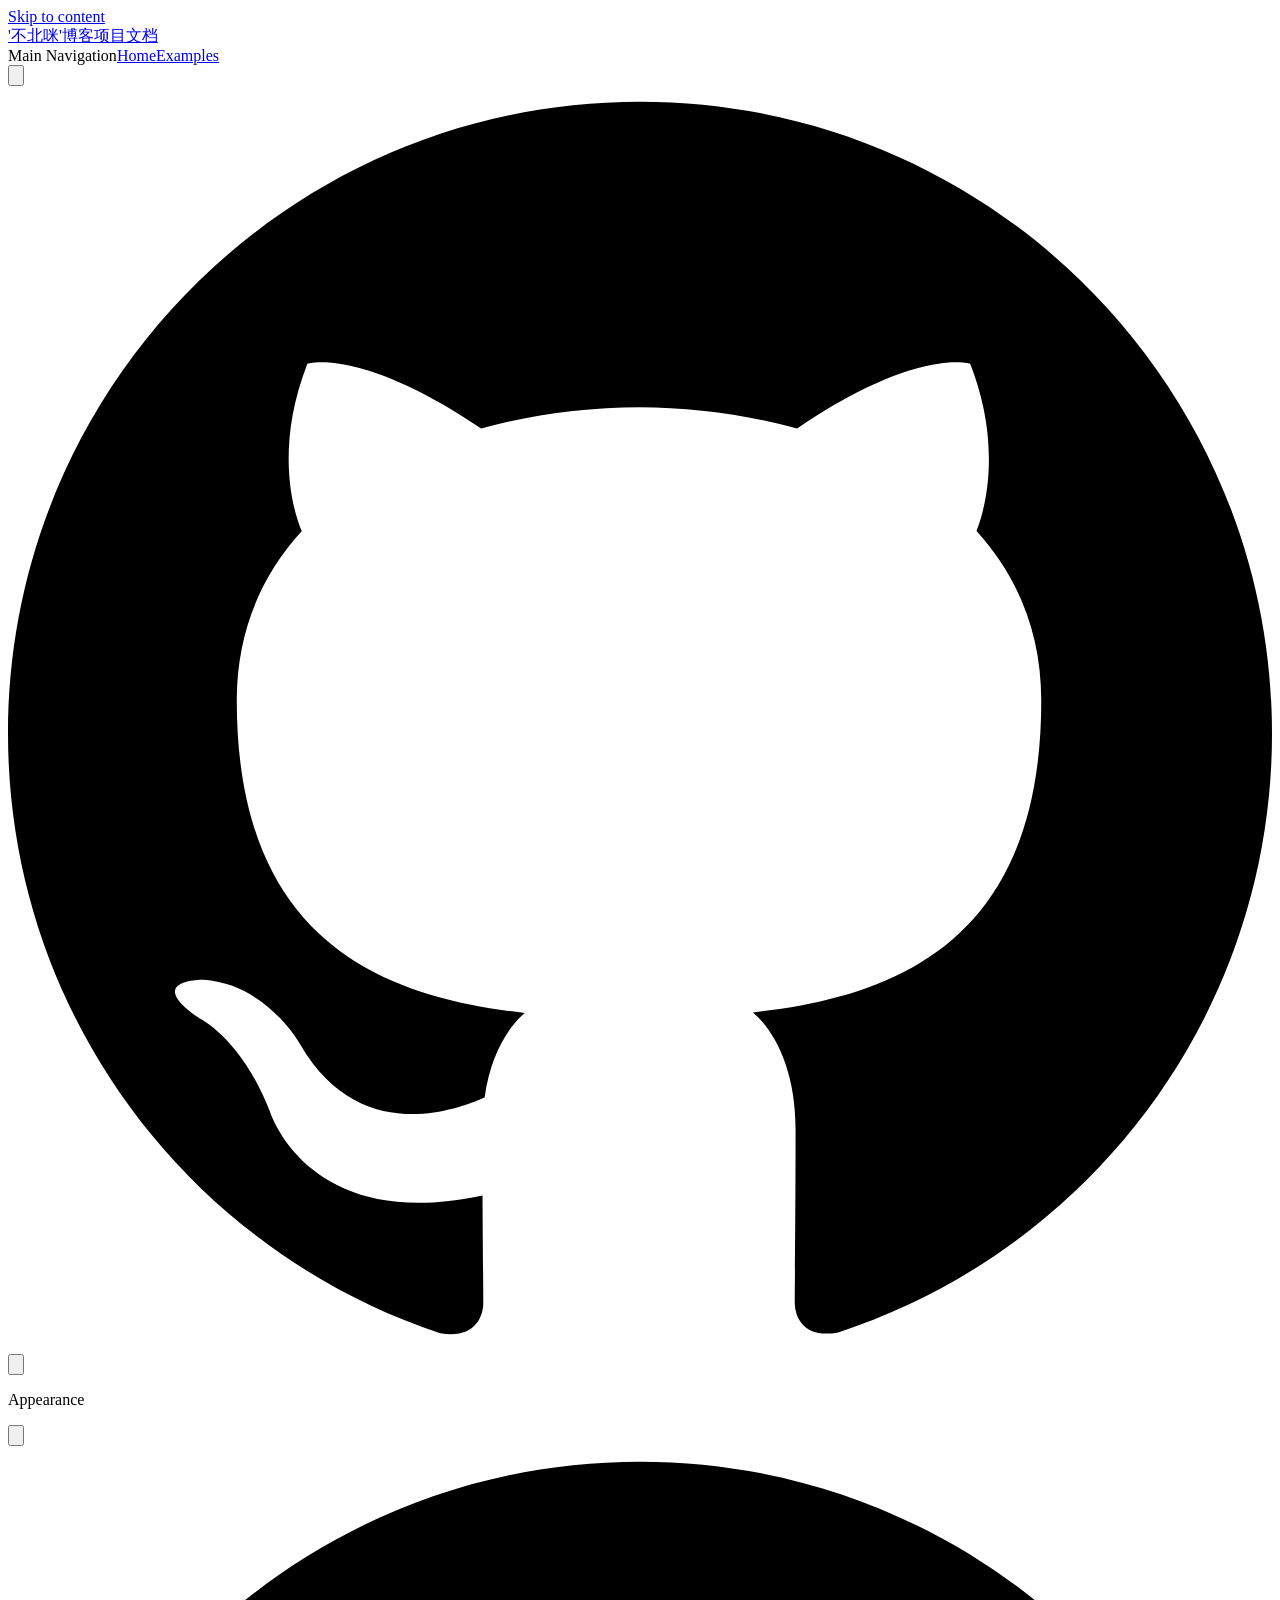
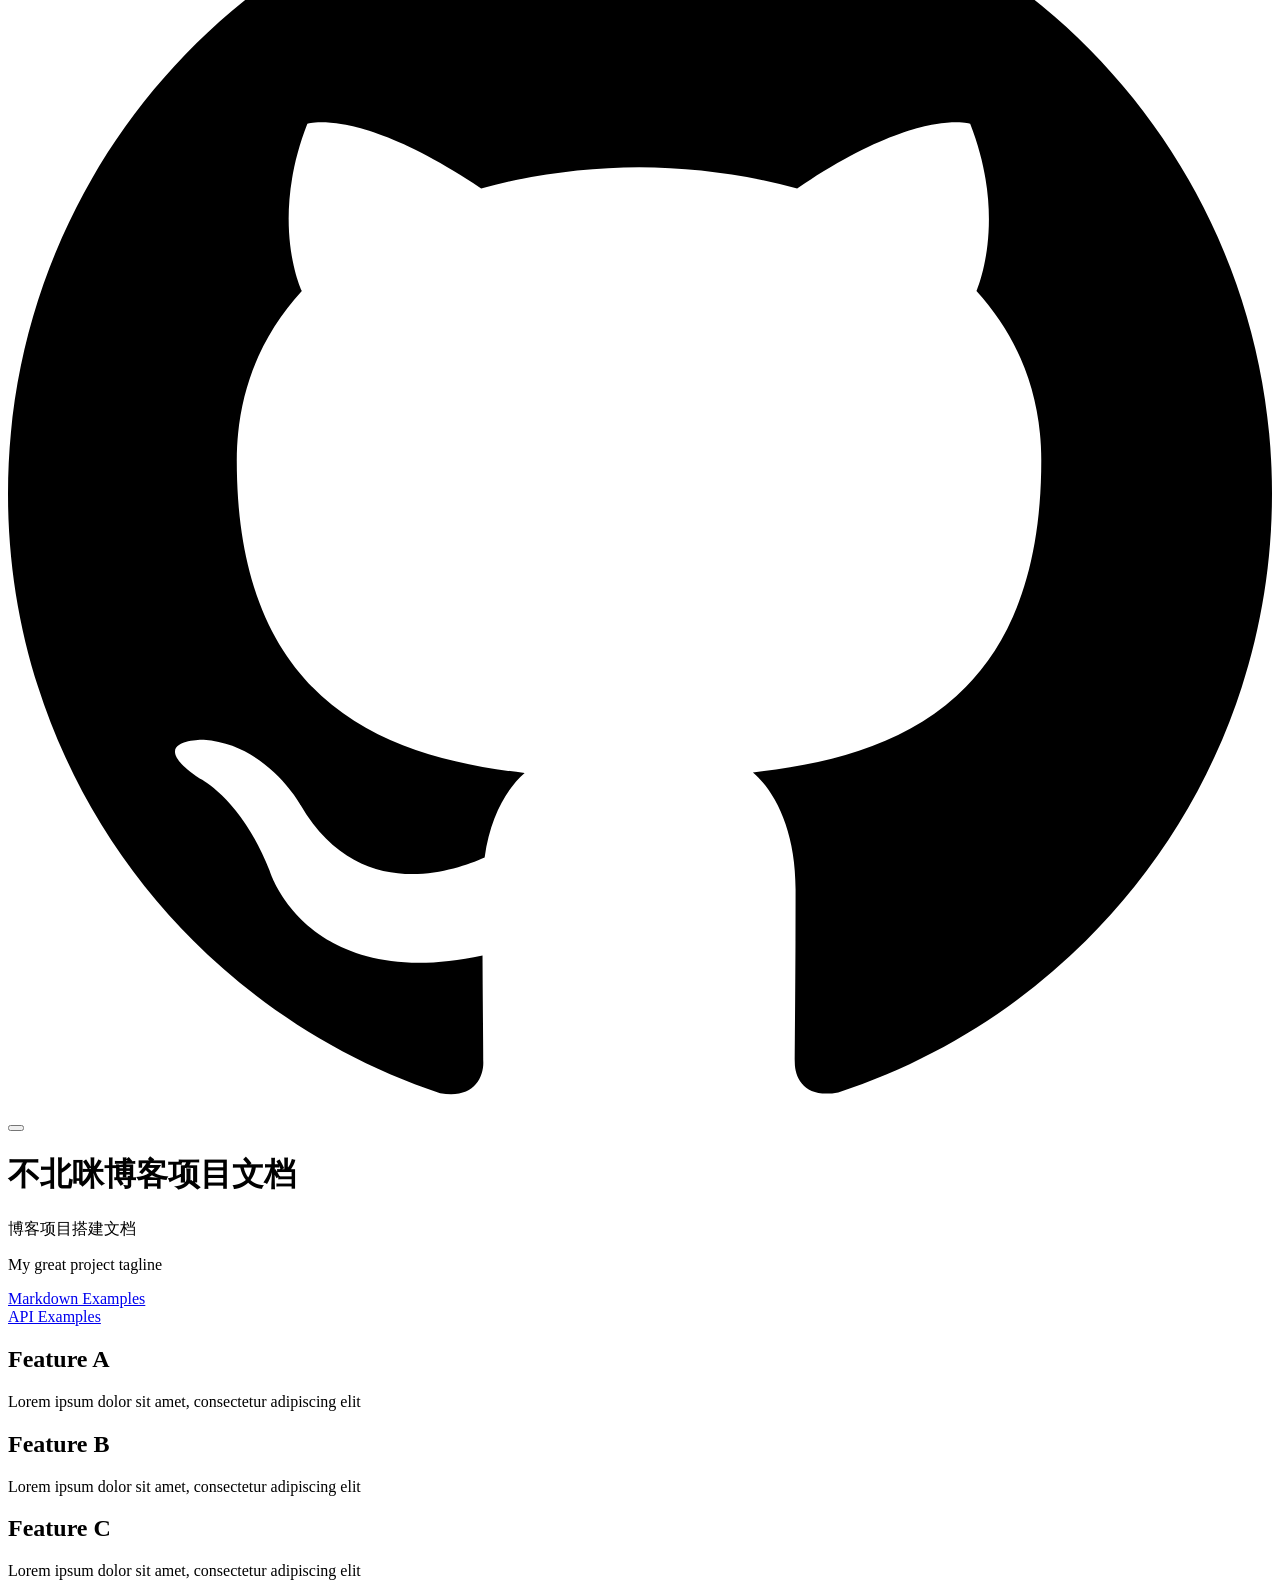
==== index.html @ ea021867 "build: 配置简介url和源文件路径" ====
<!DOCTYPE html>
<html lang="en-US" dir="ltr">
  <head>
    <meta charset="utf-8">
    <meta name="viewport" content="width=device-width,initial-scale=1">
    <title>'不北咪'博客项目文档</title>
    <meta name="description" content="博客项目搭建文档">
    <meta name="generator" content="VitePress v1.0.0-rc.36">
    <link rel="preload stylesheet" href="/blog-docs/assets/style.a6jmXc6x.css" as="style">
    
    <script type="module" src="/blog-docs/assets/app.EQbZ298U.js"></script>
    <link rel="preload" href="/blog-docs/assets/inter-roman-latin.bvIUbFQP.woff2" as="font" type="font/woff2" crossorigin="">
    <link rel="modulepreload" href="/blog-docs/assets/chunks/framework.kSSLvL1g.js">
    <link rel="modulepreload" href="/blog-docs/assets/chunks/theme.XTr4Fci2.js">
    <link rel="modulepreload" href="/blog-docs/assets/index.md.YFJVt3lk.lean.js">
    <script id="check-dark-mode">(()=>{const e=localStorage.getItem("vitepress-theme-appearance")||"auto",a=window.matchMedia("(prefers-color-scheme: dark)").matches;(!e||e==="auto"?a:e==="dark")&&document.documentElement.classList.add("dark")})();</script>
    <script id="check-mac-os">document.documentElement.classList.toggle("mac",/Mac|iPhone|iPod|iPad/i.test(navigator.platform));</script>
  </head>
  <body>
    <div id="app"><div class="Layout" data-v-5a346dfe><!--[--><!--]--><!--[--><span tabindex="-1" data-v-0f60ec36></span><a href="#VPContent" class="VPSkipLink visually-hidden" data-v-0f60ec36> Skip to content </a><!--]--><!----><header class="VPNav" data-v-5a346dfe data-v-ae24b3ad><div class="VPNavBar top" data-v-ae24b3ad data-v-19c990f1><div class="wrapper" data-v-19c990f1><div class="container" data-v-19c990f1><div class="title" data-v-19c990f1><div class="VPNavBarTitle" data-v-19c990f1 data-v-8460f0a8><a class="title" href="/blog-docs/" data-v-8460f0a8><!--[--><!--]--><!----><!--[-->&#39;不北咪&#39;博客项目文档<!--]--><!--[--><!--]--></a></div></div><div class="content" data-v-19c990f1><div class="content-body" data-v-19c990f1><!--[--><!--]--><div class="VPNavBarSearch search" data-v-19c990f1><!----></div><nav aria-labelledby="main-nav-aria-label" class="VPNavBarMenu menu" data-v-19c990f1 data-v-7f418b0f><span id="main-nav-aria-label" class="visually-hidden" data-v-7f418b0f>Main Navigation</span><!--[--><!--[--><a class="VPLink link VPNavBarMenuLink active" href="/blog-docs/" tabindex="0" data-v-7f418b0f data-v-42ef59de><!--[--><span data-v-42ef59de>Home</span><!--]--></a><!--]--><!--[--><a class="VPLink link VPNavBarMenuLink" href="/blog-docs/markdown-examples" tabindex="0" data-v-7f418b0f data-v-42ef59de><!--[--><span data-v-42ef59de>Examples</span><!--]--></a><!--]--><!--]--></nav><!----><div class="VPNavBarAppearance appearance" data-v-19c990f1 data-v-e6aabb21><button class="VPSwitch VPSwitchAppearance" type="button" role="switch" title="Switch to dark theme" aria-checked="false" data-v-e6aabb21 data-v-1736f215 data-v-b1685198><span class="check" data-v-b1685198><span class="icon" data-v-b1685198><!--[--><svg xmlns="http://www.w3.org/2000/svg" aria-hidden="true" focusable="false" viewbox="0 0 24 24" class="sun" data-v-1736f215><path d="M12,18c-3.3,0-6-2.7-6-6s2.7-6,6-6s6,2.7,6,6S15.3,18,12,18zM12,8c-2.2,0-4,1.8-4,4c0,2.2,1.8,4,4,4c2.2,0,4-1.8,4-4C16,9.8,14.2,8,12,8z"></path><path d="M12,4c-0.6,0-1-0.4-1-1V1c0-0.6,0.4-1,1-1s1,0.4,1,1v2C13,3.6,12.6,4,12,4z"></path><path d="M12,24c-0.6,0-1-0.4-1-1v-2c0-0.6,0.4-1,1-1s1,0.4,1,1v2C13,23.6,12.6,24,12,24z"></path><path d="M5.6,6.6c-0.3,0-0.5-0.1-0.7-0.3L3.5,4.9c-0.4-0.4-0.4-1,0-1.4s1-0.4,1.4,0l1.4,1.4c0.4,0.4,0.4,1,0,1.4C6.2,6.5,5.9,6.6,5.6,6.6z"></path><path d="M19.8,20.8c-0.3,0-0.5-0.1-0.7-0.3l-1.4-1.4c-0.4-0.4-0.4-1,0-1.4s1-0.4,1.4,0l1.4,1.4c0.4,0.4,0.4,1,0,1.4C20.3,20.7,20,20.8,19.8,20.8z"></path><path d="M3,13H1c-0.6,0-1-0.4-1-1s0.4-1,1-1h2c0.6,0,1,0.4,1,1S3.6,13,3,13z"></path><path d="M23,13h-2c-0.6,0-1-0.4-1-1s0.4-1,1-1h2c0.6,0,1,0.4,1,1S23.6,13,23,13z"></path><path d="M4.2,20.8c-0.3,0-0.5-0.1-0.7-0.3c-0.4-0.4-0.4-1,0-1.4l1.4-1.4c0.4-0.4,1-0.4,1.4,0s0.4,1,0,1.4l-1.4,1.4C4.7,20.7,4.5,20.8,4.2,20.8z"></path><path d="M18.4,6.6c-0.3,0-0.5-0.1-0.7-0.3c-0.4-0.4-0.4-1,0-1.4l1.4-1.4c0.4-0.4,1-0.4,1.4,0s0.4,1,0,1.4l-1.4,1.4C18.9,6.5,18.6,6.6,18.4,6.6z"></path></svg><svg xmlns="http://www.w3.org/2000/svg" aria-hidden="true" focusable="false" viewbox="0 0 24 24" class="moon" data-v-1736f215><path d="M12.1,22c-0.3,0-0.6,0-0.9,0c-5.5-0.5-9.5-5.4-9-10.9c0.4-4.8,4.2-8.6,9-9c0.4,0,0.8,0.2,1,0.5c0.2,0.3,0.2,0.8-0.1,1.1c-2,2.7-1.4,6.4,1.3,8.4c2.1,1.6,5,1.6,7.1,0c0.3-0.2,0.7-0.3,1.1-0.1c0.3,0.2,0.5,0.6,0.5,1c-0.2,2.7-1.5,5.1-3.6,6.8C16.6,21.2,14.4,22,12.1,22zM9.3,4.4c-2.9,1-5,3.6-5.2,6.8c-0.4,4.4,2.8,8.3,7.2,8.7c2.1,0.2,4.2-0.4,5.8-1.8c1.1-0.9,1.9-2.1,2.4-3.4c-2.5,0.9-5.3,0.5-7.5-1.1C9.2,11.4,8.1,7.7,9.3,4.4z"></path></svg><!--]--></span></span></button></div><div class="VPSocialLinks VPNavBarSocialLinks social-links" data-v-19c990f1 data-v-0394ad82 data-v-7bc22406><!--[--><a class="VPSocialLink no-icon" href="https://github.com/vuejs/vitepress" aria-label="github" target="_blank" rel="noopener" data-v-7bc22406 data-v-f80f8133><svg role="img" viewBox="0 0 24 24" xmlns="http://www.w3.org/2000/svg"><title>GitHub</title><path d="M12 .297c-6.63 0-12 5.373-12 12 0 5.303 3.438 9.8 8.205 11.385.6.113.82-.258.82-.577 0-.285-.01-1.04-.015-2.04-3.338.724-4.042-1.61-4.042-1.61C4.422 18.07 3.633 17.7 3.633 17.7c-1.087-.744.084-.729.084-.729 1.205.084 1.838 1.236 1.838 1.236 1.07 1.835 2.809 1.305 3.495.998.108-.776.417-1.305.76-1.605-2.665-.3-5.466-1.332-5.466-5.93 0-1.31.465-2.38 1.235-3.22-.135-.303-.54-1.523.105-3.176 0 0 1.005-.322 3.3 1.23.96-.267 1.98-.399 3-.405 1.02.006 2.04.138 3 .405 2.28-1.552 3.285-1.23 3.285-1.23.645 1.653.24 2.873.12 3.176.765.84 1.23 1.91 1.23 3.22 0 4.61-2.805 5.625-5.475 5.92.42.36.81 1.096.81 2.22 0 1.606-.015 2.896-.015 3.286 0 .315.21.69.825.57C20.565 22.092 24 17.592 24 12.297c0-6.627-5.373-12-12-12"/></svg></a><!--]--></div><div class="VPFlyout VPNavBarExtra extra" data-v-19c990f1 data-v-d0bd9dde data-v-9c007e85><button type="button" class="button" aria-haspopup="true" aria-expanded="false" aria-label="extra navigation" data-v-9c007e85><svg xmlns="http://www.w3.org/2000/svg" aria-hidden="true" focusable="false" viewbox="0 0 24 24" class="icon" data-v-9c007e85><circle cx="12" cy="12" r="2"></circle><circle cx="19" cy="12" r="2"></circle><circle cx="5" cy="12" r="2"></circle></svg></button><div class="menu" data-v-9c007e85><div class="VPMenu" data-v-9c007e85 data-v-e7ea1737><!----><!--[--><!--[--><!----><div class="group" data-v-d0bd9dde><div class="item appearance" data-v-d0bd9dde><p class="label" data-v-d0bd9dde>Appearance</p><div class="appearance-action" data-v-d0bd9dde><button class="VPSwitch VPSwitchAppearance" type="button" role="switch" title="Switch to dark theme" aria-checked="false" data-v-d0bd9dde data-v-1736f215 data-v-b1685198><span class="check" data-v-b1685198><span class="icon" data-v-b1685198><!--[--><svg xmlns="http://www.w3.org/2000/svg" aria-hidden="true" focusable="false" viewbox="0 0 24 24" class="sun" data-v-1736f215><path d="M12,18c-3.3,0-6-2.7-6-6s2.7-6,6-6s6,2.7,6,6S15.3,18,12,18zM12,8c-2.2,0-4,1.8-4,4c0,2.2,1.8,4,4,4c2.2,0,4-1.8,4-4C16,9.8,14.2,8,12,8z"></path><path d="M12,4c-0.6,0-1-0.4-1-1V1c0-0.6,0.4-1,1-1s1,0.4,1,1v2C13,3.6,12.6,4,12,4z"></path><path d="M12,24c-0.6,0-1-0.4-1-1v-2c0-0.6,0.4-1,1-1s1,0.4,1,1v2C13,23.6,12.6,24,12,24z"></path><path d="M5.6,6.6c-0.3,0-0.5-0.1-0.7-0.3L3.5,4.9c-0.4-0.4-0.4-1,0-1.4s1-0.4,1.4,0l1.4,1.4c0.4,0.4,0.4,1,0,1.4C6.2,6.5,5.9,6.6,5.6,6.6z"></path><path d="M19.8,20.8c-0.3,0-0.5-0.1-0.7-0.3l-1.4-1.4c-0.4-0.4-0.4-1,0-1.4s1-0.4,1.4,0l1.4,1.4c0.4,0.4,0.4,1,0,1.4C20.3,20.7,20,20.8,19.8,20.8z"></path><path d="M3,13H1c-0.6,0-1-0.4-1-1s0.4-1,1-1h2c0.6,0,1,0.4,1,1S3.6,13,3,13z"></path><path d="M23,13h-2c-0.6,0-1-0.4-1-1s0.4-1,1-1h2c0.6,0,1,0.4,1,1S23.6,13,23,13z"></path><path d="M4.2,20.8c-0.3,0-0.5-0.1-0.7-0.3c-0.4-0.4-0.4-1,0-1.4l1.4-1.4c0.4-0.4,1-0.4,1.4,0s0.4,1,0,1.4l-1.4,1.4C4.7,20.7,4.5,20.8,4.2,20.8z"></path><path d="M18.4,6.6c-0.3,0-0.5-0.1-0.7-0.3c-0.4-0.4-0.4-1,0-1.4l1.4-1.4c0.4-0.4,1-0.4,1.4,0s0.4,1,0,1.4l-1.4,1.4C18.9,6.5,18.6,6.6,18.4,6.6z"></path></svg><svg xmlns="http://www.w3.org/2000/svg" aria-hidden="true" focusable="false" viewbox="0 0 24 24" class="moon" data-v-1736f215><path d="M12.1,22c-0.3,0-0.6,0-0.9,0c-5.5-0.5-9.5-5.4-9-10.9c0.4-4.8,4.2-8.6,9-9c0.4,0,0.8,0.2,1,0.5c0.2,0.3,0.2,0.8-0.1,1.1c-2,2.7-1.4,6.4,1.3,8.4c2.1,1.6,5,1.6,7.1,0c0.3-0.2,0.7-0.3,1.1-0.1c0.3,0.2,0.5,0.6,0.5,1c-0.2,2.7-1.5,5.1-3.6,6.8C16.6,21.2,14.4,22,12.1,22zM9.3,4.4c-2.9,1-5,3.6-5.2,6.8c-0.4,4.4,2.8,8.3,7.2,8.7c2.1,0.2,4.2-0.4,5.8-1.8c1.1-0.9,1.9-2.1,2.4-3.4c-2.5,0.9-5.3,0.5-7.5-1.1C9.2,11.4,8.1,7.7,9.3,4.4z"></path></svg><!--]--></span></span></button></div></div></div><div class="group" data-v-d0bd9dde><div class="item social-links" data-v-d0bd9dde><div class="VPSocialLinks social-links-list" data-v-d0bd9dde data-v-7bc22406><!--[--><a class="VPSocialLink no-icon" href="https://github.com/vuejs/vitepress" aria-label="github" target="_blank" rel="noopener" data-v-7bc22406 data-v-f80f8133><svg role="img" viewBox="0 0 24 24" xmlns="http://www.w3.org/2000/svg"><title>GitHub</title><path d="M12 .297c-6.63 0-12 5.373-12 12 0 5.303 3.438 9.8 8.205 11.385.6.113.82-.258.82-.577 0-.285-.01-1.04-.015-2.04-3.338.724-4.042-1.61-4.042-1.61C4.422 18.07 3.633 17.7 3.633 17.7c-1.087-.744.084-.729.084-.729 1.205.084 1.838 1.236 1.838 1.236 1.07 1.835 2.809 1.305 3.495.998.108-.776.417-1.305.76-1.605-2.665-.3-5.466-1.332-5.466-5.93 0-1.31.465-2.38 1.235-3.22-.135-.303-.54-1.523.105-3.176 0 0 1.005-.322 3.3 1.23.96-.267 1.98-.399 3-.405 1.02.006 2.04.138 3 .405 2.28-1.552 3.285-1.23 3.285-1.23.645 1.653.24 2.873.12 3.176.765.84 1.23 1.91 1.23 3.22 0 4.61-2.805 5.625-5.475 5.92.42.36.81 1.096.81 2.22 0 1.606-.015 2.896-.015 3.286 0 .315.21.69.825.57C20.565 22.092 24 17.592 24 12.297c0-6.627-5.373-12-12-12"/></svg></a><!--]--></div></div></div><!--]--><!--]--></div></div></div><!--[--><!--]--><button type="button" class="VPNavBarHamburger hamburger" aria-label="mobile navigation" aria-expanded="false" aria-controls="VPNavScreen" data-v-19c990f1 data-v-e5dd9c1c><span class="container" data-v-e5dd9c1c><span class="top" data-v-e5dd9c1c></span><span class="middle" data-v-e5dd9c1c></span><span class="bottom" data-v-e5dd9c1c></span></span></button></div></div></div></div><div class="divider" data-v-19c990f1><div class="divider-line" data-v-19c990f1></div></div></div><!----></header><!----><!----><div class="VPContent is-home" id="VPContent" data-v-5a346dfe data-v-669faec9><div class="VPHome" data-v-669faec9 data-v-d82743a8><!--[--><!--]--><div class="VPHero VPHomeHero" data-v-d82743a8 data-v-da5d1713><div class="container" data-v-da5d1713><div class="main" data-v-da5d1713><!--[--><h1 class="name" data-v-da5d1713><span class="clip" data-v-da5d1713>不北咪博客项目文档</span></h1><p class="text" data-v-da5d1713>博客项目搭建文档</p><p class="tagline" data-v-da5d1713>My great project tagline</p><!--]--><div class="actions" data-v-da5d1713><!--[--><div class="action" data-v-da5d1713><a class="VPButton medium brand" href="/blog-docs/markdown-examples" data-v-da5d1713 data-v-c1c5efc1>Markdown Examples</a></div><div class="action" data-v-da5d1713><a class="VPButton medium alt" href="/blog-docs/api-examples" data-v-da5d1713 data-v-c1c5efc1>API Examples</a></div><!--]--></div></div><!----></div></div><!--[--><!--]--><!--[--><!--]--><div class="VPFeatures VPHomeFeatures" data-v-d82743a8 data-v-a6181336><div class="container" data-v-a6181336><div class="items" data-v-a6181336><!--[--><div class="grid-3 item" data-v-a6181336><div class="VPLink no-icon VPFeature" data-v-a6181336 data-v-33204567><!--[--><article class="box" data-v-33204567><!----><h2 class="title" data-v-33204567>Feature A</h2><p class="details" data-v-33204567>Lorem ipsum dolor sit amet, consectetur adipiscing elit</p><!----></article><!--]--></div></div><div class="grid-3 item" data-v-a6181336><div class="VPLink no-icon VPFeature" data-v-a6181336 data-v-33204567><!--[--><article class="box" data-v-33204567><!----><h2 class="title" data-v-33204567>Feature B</h2><p class="details" data-v-33204567>Lorem ipsum dolor sit amet, consectetur adipiscing elit</p><!----></article><!--]--></div></div><div class="grid-3 item" data-v-a6181336><div class="VPLink no-icon VPFeature" data-v-a6181336 data-v-33204567><!--[--><article class="box" data-v-33204567><!----><h2 class="title" data-v-33204567>Feature C</h2><p class="details" data-v-33204567>Lorem ipsum dolor sit amet, consectetur adipiscing elit</p><!----></article><!--]--></div></div><!--]--></div></div></div><!--[--><!--]--><div style="position:relative;" data-v-d82743a8><div></div></div></div></div><!----><!--[--><!--]--></div></div>
    <script>window.__VP_HASH_MAP__=JSON.parse("{\"index.md\":\"YFJVt3lk\",\"markdown-examples.md\":\"orUhP_gU\",\"api-examples.md\":\"YuNeeggB\"}");window.__VP_SITE_DATA__=JSON.parse("{\"lang\":\"en-US\",\"dir\":\"ltr\",\"title\":\"'不北咪'博客项目文档\",\"description\":\"博客项目搭建文档\",\"base\":\"/blog-docs/\",\"head\":[],\"router\":{\"prefetchLinks\":true},\"appearance\":true,\"themeConfig\":{\"nav\":[{\"text\":\"Home\",\"link\":\"/\"},{\"text\":\"Examples\",\"link\":\"/markdown-examples\"}],\"sidebar\":[{\"text\":\"Examples\",\"items\":[{\"text\":\"Markdown Examples\",\"link\":\"/markdown-examples\"},{\"text\":\"Runtime API Examples\",\"link\":\"/api-examples\"}]}],\"socialLinks\":[{\"icon\":\"github\",\"link\":\"https://github.com/vuejs/vitepress\"}]},\"locales\":{},\"scrollOffset\":134,\"cleanUrls\":true}");</script>
    
  </body>
</html>
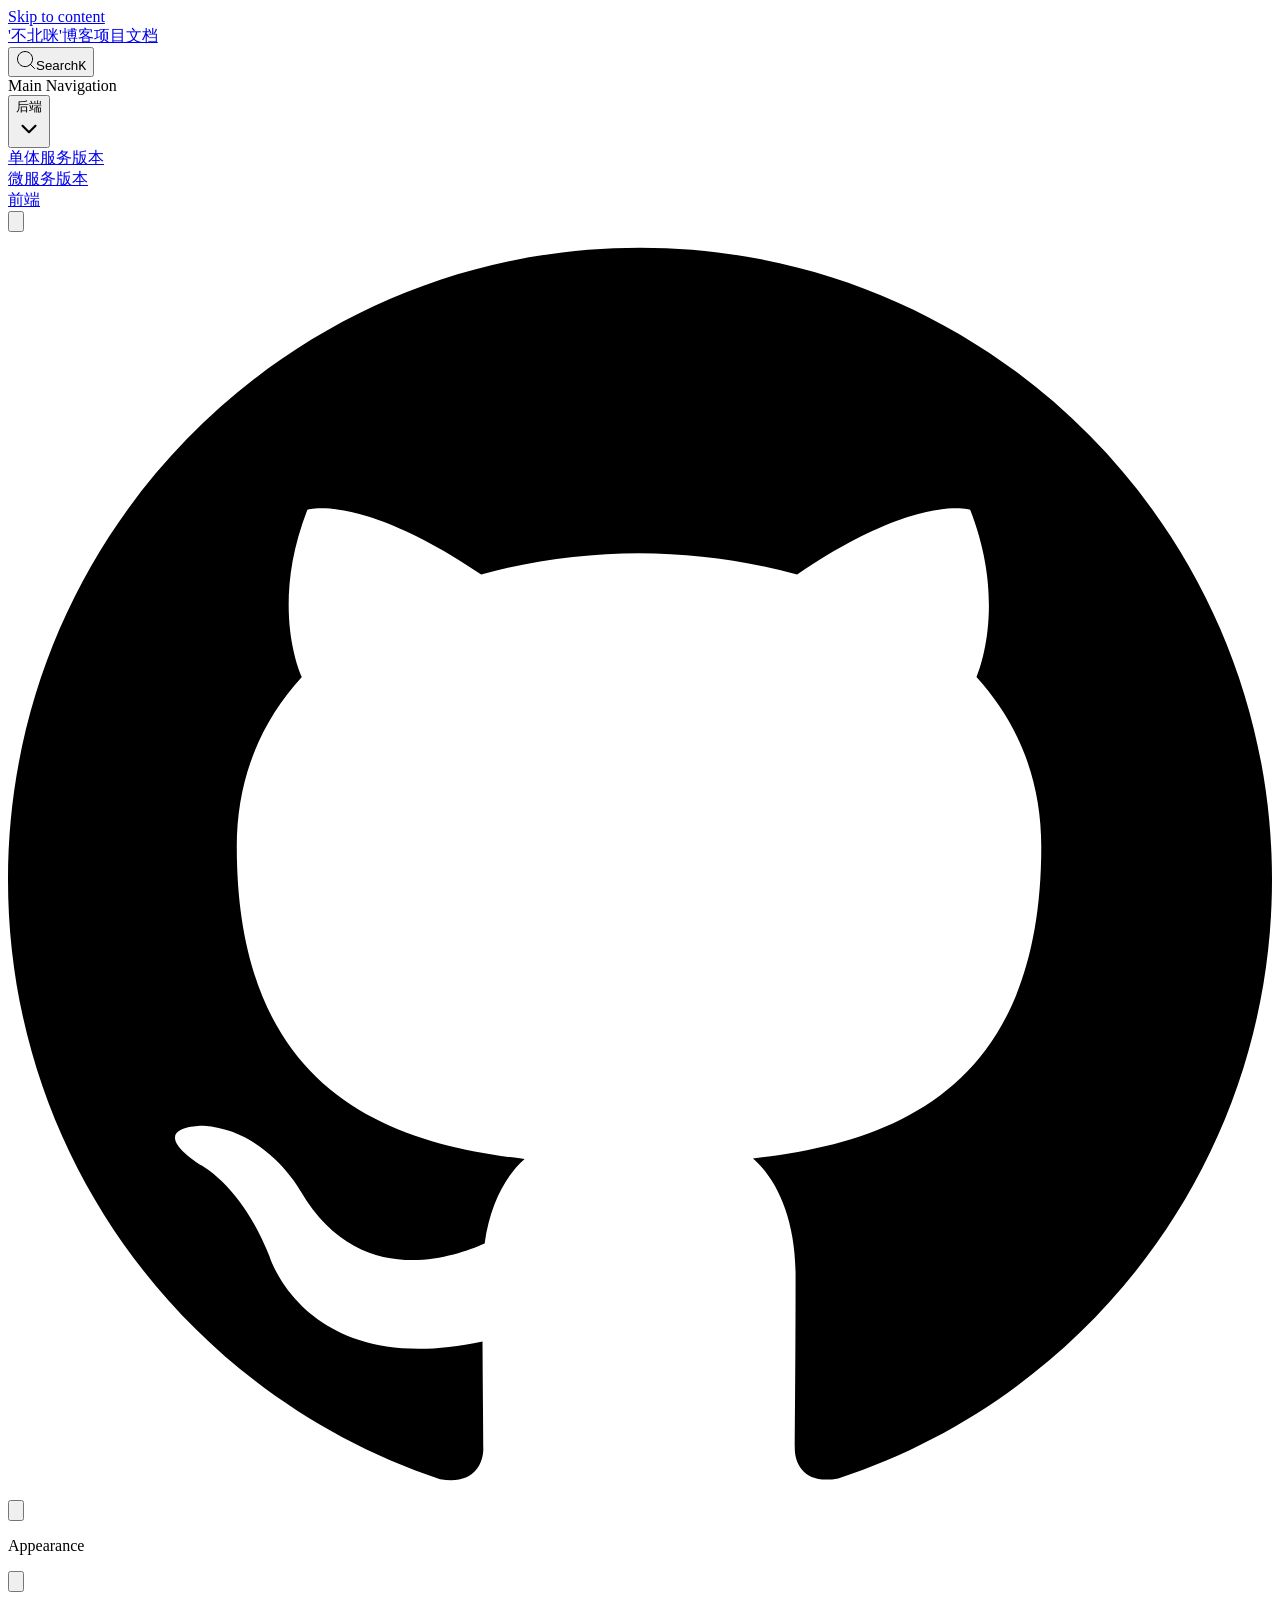
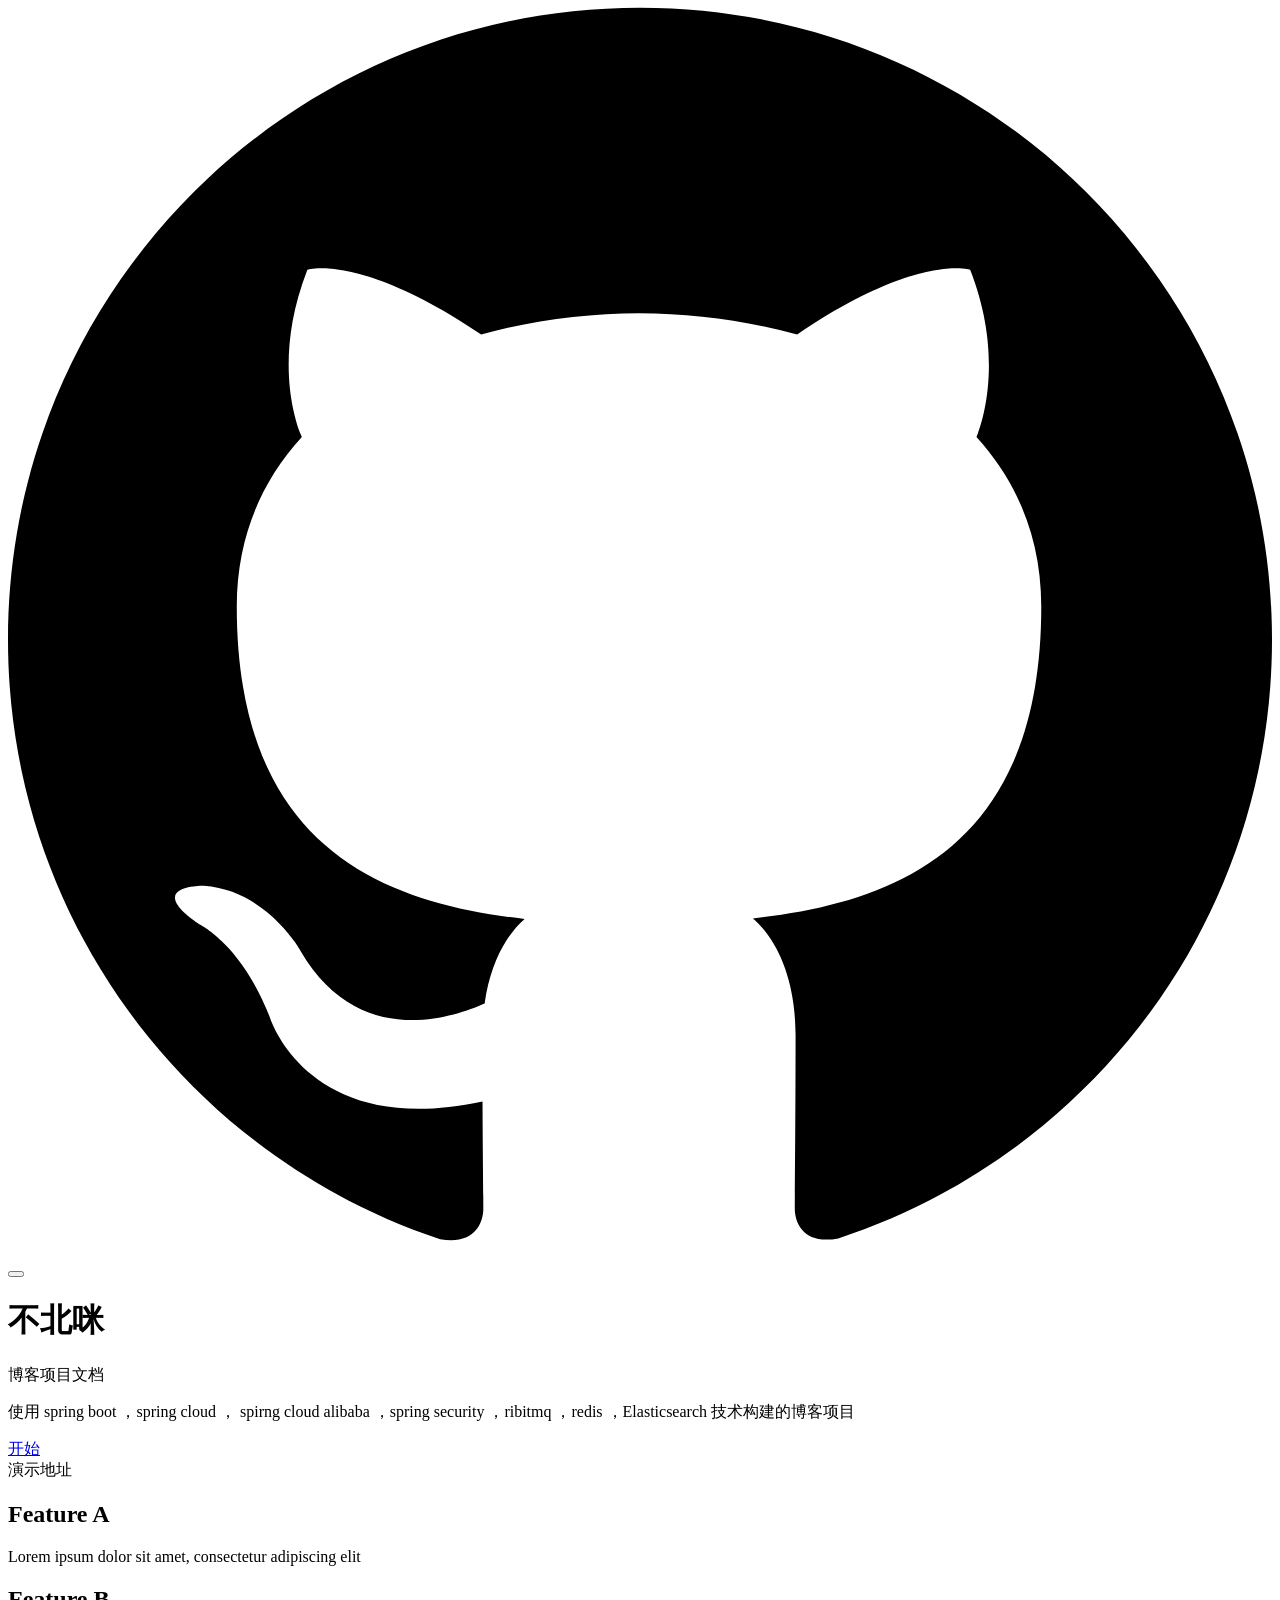
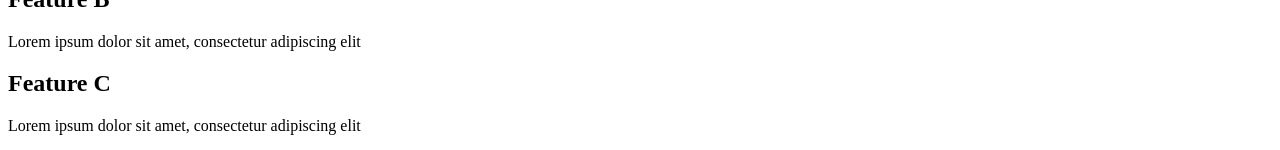
==== commit c300d4e3: "refactor: 文档博客的框架的雏形" ====
--- a/index.html
+++ b/index.html
@@ -1,24 +1,24 @@
 <!DOCTYPE html>
-<html lang="en-US" dir="ltr">
+<html lang="zh-CN" dir="ltr">
   <head>
     <meta charset="utf-8">
     <meta name="viewport" content="width=device-width,initial-scale=1">
     <title>'不北咪'博客项目文档</title>
     <meta name="description" content="博客项目搭建文档">
     <meta name="generator" content="VitePress v1.0.0-rc.36">
-    <link rel="preload stylesheet" href="/blog-docs/assets/style.a6jmXc6x.css" as="style">
+    <link rel="preload stylesheet" href="/blog-docs/assets/style.4eUuI3K9.css" as="style">
     
-    <script type="module" src="/blog-docs/assets/app.EQbZ298U.js"></script>
+    <script type="module" src="/blog-docs/assets/app.f0bV3xMA.js"></script>
     <link rel="preload" href="/blog-docs/assets/inter-roman-latin.bvIUbFQP.woff2" as="font" type="font/woff2" crossorigin="">
-    <link rel="modulepreload" href="/blog-docs/assets/chunks/framework.kSSLvL1g.js">
-    <link rel="modulepreload" href="/blog-docs/assets/chunks/theme.XTr4Fci2.js">
-    <link rel="modulepreload" href="/blog-docs/assets/index.md.YFJVt3lk.lean.js">
+    <link rel="modulepreload" href="/blog-docs/assets/chunks/framework.BBqpfOfc.js">
+    <link rel="modulepreload" href="/blog-docs/assets/chunks/theme.XqB9O3Mg.js">
+    <link rel="modulepreload" href="/blog-docs/assets/index.md.FjcgwuXM.lean.js">
     <script id="check-dark-mode">(()=>{const e=localStorage.getItem("vitepress-theme-appearance")||"auto",a=window.matchMedia("(prefers-color-scheme: dark)").matches;(!e||e==="auto"?a:e==="dark")&&document.documentElement.classList.add("dark")})();</script>
     <script id="check-mac-os">document.documentElement.classList.toggle("mac",/Mac|iPhone|iPod|iPad/i.test(navigator.platform));</script>
   </head>
   <body>
-    <div id="app"><div class="Layout" data-v-5a346dfe><!--[--><!--]--><!--[--><span tabindex="-1" data-v-0f60ec36></span><a href="#VPContent" class="VPSkipLink visually-hidden" data-v-0f60ec36> Skip to content </a><!--]--><!----><header class="VPNav" data-v-5a346dfe data-v-ae24b3ad><div class="VPNavBar top" data-v-ae24b3ad data-v-19c990f1><div class="wrapper" data-v-19c990f1><div class="container" data-v-19c990f1><div class="title" data-v-19c990f1><div class="VPNavBarTitle" data-v-19c990f1 data-v-8460f0a8><a class="title" href="/blog-docs/" data-v-8460f0a8><!--[--><!--]--><!----><!--[-->&#39;不北咪&#39;博客项目文档<!--]--><!--[--><!--]--></a></div></div><div class="content" data-v-19c990f1><div class="content-body" data-v-19c990f1><!--[--><!--]--><div class="VPNavBarSearch search" data-v-19c990f1><!----></div><nav aria-labelledby="main-nav-aria-label" class="VPNavBarMenu menu" data-v-19c990f1 data-v-7f418b0f><span id="main-nav-aria-label" class="visually-hidden" data-v-7f418b0f>Main Navigation</span><!--[--><!--[--><a class="VPLink link VPNavBarMenuLink active" href="/blog-docs/" tabindex="0" data-v-7f418b0f data-v-42ef59de><!--[--><span data-v-42ef59de>Home</span><!--]--></a><!--]--><!--[--><a class="VPLink link VPNavBarMenuLink" href="/blog-docs/markdown-examples" tabindex="0" data-v-7f418b0f data-v-42ef59de><!--[--><span data-v-42ef59de>Examples</span><!--]--></a><!--]--><!--]--></nav><!----><div class="VPNavBarAppearance appearance" data-v-19c990f1 data-v-e6aabb21><button class="VPSwitch VPSwitchAppearance" type="button" role="switch" title="Switch to dark theme" aria-checked="false" data-v-e6aabb21 data-v-1736f215 data-v-b1685198><span class="check" data-v-b1685198><span class="icon" data-v-b1685198><!--[--><svg xmlns="http://www.w3.org/2000/svg" aria-hidden="true" focusable="false" viewbox="0 0 24 24" class="sun" data-v-1736f215><path d="M12,18c-3.3,0-6-2.7-6-6s2.7-6,6-6s6,2.7,6,6S15.3,18,12,18zM12,8c-2.2,0-4,1.8-4,4c0,2.2,1.8,4,4,4c2.2,0,4-1.8,4-4C16,9.8,14.2,8,12,8z"></path><path d="M12,4c-0.6,0-1-0.4-1-1V1c0-0.6,0.4-1,1-1s1,0.4,1,1v2C13,3.6,12.6,4,12,4z"></path><path d="M12,24c-0.6,0-1-0.4-1-1v-2c0-0.6,0.4-1,1-1s1,0.4,1,1v2C13,23.6,12.6,24,12,24z"></path><path d="M5.6,6.6c-0.3,0-0.5-0.1-0.7-0.3L3.5,4.9c-0.4-0.4-0.4-1,0-1.4s1-0.4,1.4,0l1.4,1.4c0.4,0.4,0.4,1,0,1.4C6.2,6.5,5.9,6.6,5.6,6.6z"></path><path d="M19.8,20.8c-0.3,0-0.5-0.1-0.7-0.3l-1.4-1.4c-0.4-0.4-0.4-1,0-1.4s1-0.4,1.4,0l1.4,1.4c0.4,0.4,0.4,1,0,1.4C20.3,20.7,20,20.8,19.8,20.8z"></path><path d="M3,13H1c-0.6,0-1-0.4-1-1s0.4-1,1-1h2c0.6,0,1,0.4,1,1S3.6,13,3,13z"></path><path d="M23,13h-2c-0.6,0-1-0.4-1-1s0.4-1,1-1h2c0.6,0,1,0.4,1,1S23.6,13,23,13z"></path><path d="M4.2,20.8c-0.3,0-0.5-0.1-0.7-0.3c-0.4-0.4-0.4-1,0-1.4l1.4-1.4c0.4-0.4,1-0.4,1.4,0s0.4,1,0,1.4l-1.4,1.4C4.7,20.7,4.5,20.8,4.2,20.8z"></path><path d="M18.4,6.6c-0.3,0-0.5-0.1-0.7-0.3c-0.4-0.4-0.4-1,0-1.4l1.4-1.4c0.4-0.4,1-0.4,1.4,0s0.4,1,0,1.4l-1.4,1.4C18.9,6.5,18.6,6.6,18.4,6.6z"></path></svg><svg xmlns="http://www.w3.org/2000/svg" aria-hidden="true" focusable="false" viewbox="0 0 24 24" class="moon" data-v-1736f215><path d="M12.1,22c-0.3,0-0.6,0-0.9,0c-5.5-0.5-9.5-5.4-9-10.9c0.4-4.8,4.2-8.6,9-9c0.4,0,0.8,0.2,1,0.5c0.2,0.3,0.2,0.8-0.1,1.1c-2,2.7-1.4,6.4,1.3,8.4c2.1,1.6,5,1.6,7.1,0c0.3-0.2,0.7-0.3,1.1-0.1c0.3,0.2,0.5,0.6,0.5,1c-0.2,2.7-1.5,5.1-3.6,6.8C16.6,21.2,14.4,22,12.1,22zM9.3,4.4c-2.9,1-5,3.6-5.2,6.8c-0.4,4.4,2.8,8.3,7.2,8.7c2.1,0.2,4.2-0.4,5.8-1.8c1.1-0.9,1.9-2.1,2.4-3.4c-2.5,0.9-5.3,0.5-7.5-1.1C9.2,11.4,8.1,7.7,9.3,4.4z"></path></svg><!--]--></span></span></button></div><div class="VPSocialLinks VPNavBarSocialLinks social-links" data-v-19c990f1 data-v-0394ad82 data-v-7bc22406><!--[--><a class="VPSocialLink no-icon" href="https://github.com/vuejs/vitepress" aria-label="github" target="_blank" rel="noopener" data-v-7bc22406 data-v-f80f8133><svg role="img" viewBox="0 0 24 24" xmlns="http://www.w3.org/2000/svg"><title>GitHub</title><path d="M12 .297c-6.63 0-12 5.373-12 12 0 5.303 3.438 9.8 8.205 11.385.6.113.82-.258.82-.577 0-.285-.01-1.04-.015-2.04-3.338.724-4.042-1.61-4.042-1.61C4.422 18.07 3.633 17.7 3.633 17.7c-1.087-.744.084-.729.084-.729 1.205.084 1.838 1.236 1.838 1.236 1.07 1.835 2.809 1.305 3.495.998.108-.776.417-1.305.76-1.605-2.665-.3-5.466-1.332-5.466-5.93 0-1.31.465-2.38 1.235-3.22-.135-.303-.54-1.523.105-3.176 0 0 1.005-.322 3.3 1.23.96-.267 1.98-.399 3-.405 1.02.006 2.04.138 3 .405 2.28-1.552 3.285-1.23 3.285-1.23.645 1.653.24 2.873.12 3.176.765.84 1.23 1.91 1.23 3.22 0 4.61-2.805 5.625-5.475 5.92.42.36.81 1.096.81 2.22 0 1.606-.015 2.896-.015 3.286 0 .315.21.69.825.57C20.565 22.092 24 17.592 24 12.297c0-6.627-5.373-12-12-12"/></svg></a><!--]--></div><div class="VPFlyout VPNavBarExtra extra" data-v-19c990f1 data-v-d0bd9dde data-v-9c007e85><button type="button" class="button" aria-haspopup="true" aria-expanded="false" aria-label="extra navigation" data-v-9c007e85><svg xmlns="http://www.w3.org/2000/svg" aria-hidden="true" focusable="false" viewbox="0 0 24 24" class="icon" data-v-9c007e85><circle cx="12" cy="12" r="2"></circle><circle cx="19" cy="12" r="2"></circle><circle cx="5" cy="12" r="2"></circle></svg></button><div class="menu" data-v-9c007e85><div class="VPMenu" data-v-9c007e85 data-v-e7ea1737><!----><!--[--><!--[--><!----><div class="group" data-v-d0bd9dde><div class="item appearance" data-v-d0bd9dde><p class="label" data-v-d0bd9dde>Appearance</p><div class="appearance-action" data-v-d0bd9dde><button class="VPSwitch VPSwitchAppearance" type="button" role="switch" title="Switch to dark theme" aria-checked="false" data-v-d0bd9dde data-v-1736f215 data-v-b1685198><span class="check" data-v-b1685198><span class="icon" data-v-b1685198><!--[--><svg xmlns="http://www.w3.org/2000/svg" aria-hidden="true" focusable="false" viewbox="0 0 24 24" class="sun" data-v-1736f215><path d="M12,18c-3.3,0-6-2.7-6-6s2.7-6,6-6s6,2.7,6,6S15.3,18,12,18zM12,8c-2.2,0-4,1.8-4,4c0,2.2,1.8,4,4,4c2.2,0,4-1.8,4-4C16,9.8,14.2,8,12,8z"></path><path d="M12,4c-0.6,0-1-0.4-1-1V1c0-0.6,0.4-1,1-1s1,0.4,1,1v2C13,3.6,12.6,4,12,4z"></path><path d="M12,24c-0.6,0-1-0.4-1-1v-2c0-0.6,0.4-1,1-1s1,0.4,1,1v2C13,23.6,12.6,24,12,24z"></path><path d="M5.6,6.6c-0.3,0-0.5-0.1-0.7-0.3L3.5,4.9c-0.4-0.4-0.4-1,0-1.4s1-0.4,1.4,0l1.4,1.4c0.4,0.4,0.4,1,0,1.4C6.2,6.5,5.9,6.6,5.6,6.6z"></path><path d="M19.8,20.8c-0.3,0-0.5-0.1-0.7-0.3l-1.4-1.4c-0.4-0.4-0.4-1,0-1.4s1-0.4,1.4,0l1.4,1.4c0.4,0.4,0.4,1,0,1.4C20.3,20.7,20,20.8,19.8,20.8z"></path><path d="M3,13H1c-0.6,0-1-0.4-1-1s0.4-1,1-1h2c0.6,0,1,0.4,1,1S3.6,13,3,13z"></path><path d="M23,13h-2c-0.6,0-1-0.4-1-1s0.4-1,1-1h2c0.6,0,1,0.4,1,1S23.6,13,23,13z"></path><path d="M4.2,20.8c-0.3,0-0.5-0.1-0.7-0.3c-0.4-0.4-0.4-1,0-1.4l1.4-1.4c0.4-0.4,1-0.4,1.4,0s0.4,1,0,1.4l-1.4,1.4C4.7,20.7,4.5,20.8,4.2,20.8z"></path><path d="M18.4,6.6c-0.3,0-0.5-0.1-0.7-0.3c-0.4-0.4-0.4-1,0-1.4l1.4-1.4c0.4-0.4,1-0.4,1.4,0s0.4,1,0,1.4l-1.4,1.4C18.9,6.5,18.6,6.6,18.4,6.6z"></path></svg><svg xmlns="http://www.w3.org/2000/svg" aria-hidden="true" focusable="false" viewbox="0 0 24 24" class="moon" data-v-1736f215><path d="M12.1,22c-0.3,0-0.6,0-0.9,0c-5.5-0.5-9.5-5.4-9-10.9c0.4-4.8,4.2-8.6,9-9c0.4,0,0.8,0.2,1,0.5c0.2,0.3,0.2,0.8-0.1,1.1c-2,2.7-1.4,6.4,1.3,8.4c2.1,1.6,5,1.6,7.1,0c0.3-0.2,0.7-0.3,1.1-0.1c0.3,0.2,0.5,0.6,0.5,1c-0.2,2.7-1.5,5.1-3.6,6.8C16.6,21.2,14.4,22,12.1,22zM9.3,4.4c-2.9,1-5,3.6-5.2,6.8c-0.4,4.4,2.8,8.3,7.2,8.7c2.1,0.2,4.2-0.4,5.8-1.8c1.1-0.9,1.9-2.1,2.4-3.4c-2.5,0.9-5.3,0.5-7.5-1.1C9.2,11.4,8.1,7.7,9.3,4.4z"></path></svg><!--]--></span></span></button></div></div></div><div class="group" data-v-d0bd9dde><div class="item social-links" data-v-d0bd9dde><div class="VPSocialLinks social-links-list" data-v-d0bd9dde data-v-7bc22406><!--[--><a class="VPSocialLink no-icon" href="https://github.com/vuejs/vitepress" aria-label="github" target="_blank" rel="noopener" data-v-7bc22406 data-v-f80f8133><svg role="img" viewBox="0 0 24 24" xmlns="http://www.w3.org/2000/svg"><title>GitHub</title><path d="M12 .297c-6.63 0-12 5.373-12 12 0 5.303 3.438 9.8 8.205 11.385.6.113.82-.258.82-.577 0-.285-.01-1.04-.015-2.04-3.338.724-4.042-1.61-4.042-1.61C4.422 18.07 3.633 17.7 3.633 17.7c-1.087-.744.084-.729.084-.729 1.205.084 1.838 1.236 1.838 1.236 1.07 1.835 2.809 1.305 3.495.998.108-.776.417-1.305.76-1.605-2.665-.3-5.466-1.332-5.466-5.93 0-1.31.465-2.38 1.235-3.22-.135-.303-.54-1.523.105-3.176 0 0 1.005-.322 3.3 1.23.96-.267 1.98-.399 3-.405 1.02.006 2.04.138 3 .405 2.28-1.552 3.285-1.23 3.285-1.23.645 1.653.24 2.873.12 3.176.765.84 1.23 1.91 1.23 3.22 0 4.61-2.805 5.625-5.475 5.92.42.36.81 1.096.81 2.22 0 1.606-.015 2.896-.015 3.286 0 .315.21.69.825.57C20.565 22.092 24 17.592 24 12.297c0-6.627-5.373-12-12-12"/></svg></a><!--]--></div></div></div><!--]--><!--]--></div></div></div><!--[--><!--]--><button type="button" class="VPNavBarHamburger hamburger" aria-label="mobile navigation" aria-expanded="false" aria-controls="VPNavScreen" data-v-19c990f1 data-v-e5dd9c1c><span class="container" data-v-e5dd9c1c><span class="top" data-v-e5dd9c1c></span><span class="middle" data-v-e5dd9c1c></span><span class="bottom" data-v-e5dd9c1c></span></span></button></div></div></div></div><div class="divider" data-v-19c990f1><div class="divider-line" data-v-19c990f1></div></div></div><!----></header><!----><!----><div class="VPContent is-home" id="VPContent" data-v-5a346dfe data-v-669faec9><div class="VPHome" data-v-669faec9 data-v-d82743a8><!--[--><!--]--><div class="VPHero VPHomeHero" data-v-d82743a8 data-v-da5d1713><div class="container" data-v-da5d1713><div class="main" data-v-da5d1713><!--[--><h1 class="name" data-v-da5d1713><span class="clip" data-v-da5d1713>不北咪博客项目文档</span></h1><p class="text" data-v-da5d1713>博客项目搭建文档</p><p class="tagline" data-v-da5d1713>My great project tagline</p><!--]--><div class="actions" data-v-da5d1713><!--[--><div class="action" data-v-da5d1713><a class="VPButton medium brand" href="/blog-docs/markdown-examples" data-v-da5d1713 data-v-c1c5efc1>Markdown Examples</a></div><div class="action" data-v-da5d1713><a class="VPButton medium alt" href="/blog-docs/api-examples" data-v-da5d1713 data-v-c1c5efc1>API Examples</a></div><!--]--></div></div><!----></div></div><!--[--><!--]--><!--[--><!--]--><div class="VPFeatures VPHomeFeatures" data-v-d82743a8 data-v-a6181336><div class="container" data-v-a6181336><div class="items" data-v-a6181336><!--[--><div class="grid-3 item" data-v-a6181336><div class="VPLink no-icon VPFeature" data-v-a6181336 data-v-33204567><!--[--><article class="box" data-v-33204567><!----><h2 class="title" data-v-33204567>Feature A</h2><p class="details" data-v-33204567>Lorem ipsum dolor sit amet, consectetur adipiscing elit</p><!----></article><!--]--></div></div><div class="grid-3 item" data-v-a6181336><div class="VPLink no-icon VPFeature" data-v-a6181336 data-v-33204567><!--[--><article class="box" data-v-33204567><!----><h2 class="title" data-v-33204567>Feature B</h2><p class="details" data-v-33204567>Lorem ipsum dolor sit amet, consectetur adipiscing elit</p><!----></article><!--]--></div></div><div class="grid-3 item" data-v-a6181336><div class="VPLink no-icon VPFeature" data-v-a6181336 data-v-33204567><!--[--><article class="box" data-v-33204567><!----><h2 class="title" data-v-33204567>Feature C</h2><p class="details" data-v-33204567>Lorem ipsum dolor sit amet, consectetur adipiscing elit</p><!----></article><!--]--></div></div><!--]--></div></div></div><!--[--><!--]--><div style="position:relative;" data-v-d82743a8><div></div></div></div></div><!----><!--[--><!--]--></div></div>
-    <script>window.__VP_HASH_MAP__=JSON.parse("{\"index.md\":\"YFJVt3lk\",\"markdown-examples.md\":\"orUhP_gU\",\"api-examples.md\":\"YuNeeggB\"}");window.__VP_SITE_DATA__=JSON.parse("{\"lang\":\"en-US\",\"dir\":\"ltr\",\"title\":\"'不北咪'博客项目文档\",\"description\":\"博客项目搭建文档\",\"base\":\"/blog-docs/\",\"head\":[],\"router\":{\"prefetchLinks\":true},\"appearance\":true,\"themeConfig\":{\"nav\":[{\"text\":\"Home\",\"link\":\"/\"},{\"text\":\"Examples\",\"link\":\"/markdown-examples\"}],\"sidebar\":[{\"text\":\"Examples\",\"items\":[{\"text\":\"Markdown Examples\",\"link\":\"/markdown-examples\"},{\"text\":\"Runtime API Examples\",\"link\":\"/api-examples\"}]}],\"socialLinks\":[{\"icon\":\"github\",\"link\":\"https://github.com/vuejs/vitepress\"}]},\"locales\":{},\"scrollOffset\":134,\"cleanUrls\":true}");</script>
+    <div id="app"><div class="Layout" data-v-5a346dfe><!--[--><!--]--><!--[--><span tabindex="-1" data-v-0f60ec36></span><a href="#VPContent" class="VPSkipLink visually-hidden" data-v-0f60ec36> Skip to content </a><!--]--><!----><header class="VPNav" data-v-5a346dfe data-v-ae24b3ad><div class="VPNavBar top" data-v-ae24b3ad data-v-19c990f1><div class="wrapper" data-v-19c990f1><div class="container" data-v-19c990f1><div class="title" data-v-19c990f1><div class="VPNavBarTitle" data-v-19c990f1 data-v-8460f0a8><a class="title" href="/blog-docs/" data-v-8460f0a8><!--[--><!--]--><!----><!--[-->&#39;不北咪&#39;博客项目文档<!--]--><!--[--><!--]--></a></div></div><div class="content" data-v-19c990f1><div class="content-body" data-v-19c990f1><!--[--><!--]--><div class="VPNavBarSearch search" data-v-19c990f1><!--[--><!----><div id="local-search"><button type="button" class="DocSearch DocSearch-Button" aria-label="Search"><span class="DocSearch-Button-Container"><svg class="DocSearch-Search-Icon" width="20" height="20" viewBox="0 0 20 20" aria-label="search icon"><path d="M14.386 14.386l4.0877 4.0877-4.0877-4.0877c-2.9418 2.9419-7.7115 2.9419-10.6533 0-2.9419-2.9418-2.9419-7.7115 0-10.6533 2.9418-2.9419 7.7115-2.9419 10.6533 0 2.9419 2.9418 2.9419 7.7115 0 10.6533z" stroke="currentColor" fill="none" fill-rule="evenodd" stroke-linecap="round" stroke-linejoin="round"></path></svg><span class="DocSearch-Button-Placeholder">Search</span></span><span class="DocSearch-Button-Keys"><kbd class="DocSearch-Button-Key"></kbd><kbd class="DocSearch-Button-Key">K</kbd></span></button></div><!--]--></div><nav aria-labelledby="main-nav-aria-label" class="VPNavBarMenu menu" data-v-19c990f1 data-v-7f418b0f><span id="main-nav-aria-label" class="visually-hidden" data-v-7f418b0f>Main Navigation</span><!--[--><!--[--><div class="VPFlyout VPNavBarMenuGroup" data-v-7f418b0f data-v-9c007e85><button type="button" class="button" aria-haspopup="true" aria-expanded="false" data-v-9c007e85><span class="text" data-v-9c007e85><!----><span data-v-9c007e85>后端</span><svg xmlns="http://www.w3.org/2000/svg" aria-hidden="true" focusable="false" viewbox="0 0 24 24" class="text-icon" data-v-9c007e85><path d="M12,16c-0.3,0-0.5-0.1-0.7-0.3l-6-6c-0.4-0.4-0.4-1,0-1.4s1-0.4,1.4,0l5.3,5.3l5.3-5.3c0.4-0.4,1-0.4,1.4,0s0.4,1,0,1.4l-6,6C12.5,15.9,12.3,16,12,16z"></path></svg></span></button><div class="menu" data-v-9c007e85><div class="VPMenu" data-v-9c007e85 data-v-e7ea1737><div class="items" data-v-e7ea1737><!--[--><!--[--><div class="VPMenuLink" data-v-e7ea1737 data-v-43f1e123><a class="VPLink link" href="/blog-docs/blog-server/boot/" data-v-43f1e123><!--[-->单体服务版本<!--]--></a></div><!--]--><!--[--><div class="VPMenuLink" data-v-e7ea1737 data-v-43f1e123><a class="VPLink link" href="/blog-docs/blog-server/cloud/" data-v-43f1e123><!--[-->微服务版本<!--]--></a></div><!--]--><!--]--></div><!--[--><!--]--></div></div></div><!--]--><!--[--><a class="VPLink link VPNavBarMenuLink" href="/blog-docs/blog-vue/" tabindex="0" data-v-7f418b0f data-v-42ef59de><!--[--><span data-v-42ef59de>前端</span><!--]--></a><!--]--><!--]--></nav><!----><div class="VPNavBarAppearance appearance" data-v-19c990f1 data-v-e6aabb21><button class="VPSwitch VPSwitchAppearance" type="button" role="switch" title="Switch to dark theme" aria-checked="false" data-v-e6aabb21 data-v-1736f215 data-v-b1685198><span class="check" data-v-b1685198><span class="icon" data-v-b1685198><!--[--><svg xmlns="http://www.w3.org/2000/svg" aria-hidden="true" focusable="false" viewbox="0 0 24 24" class="sun" data-v-1736f215><path d="M12,18c-3.3,0-6-2.7-6-6s2.7-6,6-6s6,2.7,6,6S15.3,18,12,18zM12,8c-2.2,0-4,1.8-4,4c0,2.2,1.8,4,4,4c2.2,0,4-1.8,4-4C16,9.8,14.2,8,12,8z"></path><path d="M12,4c-0.6,0-1-0.4-1-1V1c0-0.6,0.4-1,1-1s1,0.4,1,1v2C13,3.6,12.6,4,12,4z"></path><path d="M12,24c-0.6,0-1-0.4-1-1v-2c0-0.6,0.4-1,1-1s1,0.4,1,1v2C13,23.6,12.6,24,12,24z"></path><path d="M5.6,6.6c-0.3,0-0.5-0.1-0.7-0.3L3.5,4.9c-0.4-0.4-0.4-1,0-1.4s1-0.4,1.4,0l1.4,1.4c0.4,0.4,0.4,1,0,1.4C6.2,6.5,5.9,6.6,5.6,6.6z"></path><path d="M19.8,20.8c-0.3,0-0.5-0.1-0.7-0.3l-1.4-1.4c-0.4-0.4-0.4-1,0-1.4s1-0.4,1.4,0l1.4,1.4c0.4,0.4,0.4,1,0,1.4C20.3,20.7,20,20.8,19.8,20.8z"></path><path d="M3,13H1c-0.6,0-1-0.4-1-1s0.4-1,1-1h2c0.6,0,1,0.4,1,1S3.6,13,3,13z"></path><path d="M23,13h-2c-0.6,0-1-0.4-1-1s0.4-1,1-1h2c0.6,0,1,0.4,1,1S23.6,13,23,13z"></path><path d="M4.2,20.8c-0.3,0-0.5-0.1-0.7-0.3c-0.4-0.4-0.4-1,0-1.4l1.4-1.4c0.4-0.4,1-0.4,1.4,0s0.4,1,0,1.4l-1.4,1.4C4.7,20.7,4.5,20.8,4.2,20.8z"></path><path d="M18.4,6.6c-0.3,0-0.5-0.1-0.7-0.3c-0.4-0.4-0.4-1,0-1.4l1.4-1.4c0.4-0.4,1-0.4,1.4,0s0.4,1,0,1.4l-1.4,1.4C18.9,6.5,18.6,6.6,18.4,6.6z"></path></svg><svg xmlns="http://www.w3.org/2000/svg" aria-hidden="true" focusable="false" viewbox="0 0 24 24" class="moon" data-v-1736f215><path d="M12.1,22c-0.3,0-0.6,0-0.9,0c-5.5-0.5-9.5-5.4-9-10.9c0.4-4.8,4.2-8.6,9-9c0.4,0,0.8,0.2,1,0.5c0.2,0.3,0.2,0.8-0.1,1.1c-2,2.7-1.4,6.4,1.3,8.4c2.1,1.6,5,1.6,7.1,0c0.3-0.2,0.7-0.3,1.1-0.1c0.3,0.2,0.5,0.6,0.5,1c-0.2,2.7-1.5,5.1-3.6,6.8C16.6,21.2,14.4,22,12.1,22zM9.3,4.4c-2.9,1-5,3.6-5.2,6.8c-0.4,4.4,2.8,8.3,7.2,8.7c2.1,0.2,4.2-0.4,5.8-1.8c1.1-0.9,1.9-2.1,2.4-3.4c-2.5,0.9-5.3,0.5-7.5-1.1C9.2,11.4,8.1,7.7,9.3,4.4z"></path></svg><!--]--></span></span></button></div><div class="VPSocialLinks VPNavBarSocialLinks social-links" data-v-19c990f1 data-v-0394ad82 data-v-7bc22406><!--[--><a class="VPSocialLink no-icon" href="https://github.com/vuejs/vitepress" aria-label="github" target="_blank" rel="noopener" data-v-7bc22406 data-v-f80f8133><svg role="img" viewBox="0 0 24 24" xmlns="http://www.w3.org/2000/svg"><title>GitHub</title><path d="M12 .297c-6.63 0-12 5.373-12 12 0 5.303 3.438 9.8 8.205 11.385.6.113.82-.258.82-.577 0-.285-.01-1.04-.015-2.04-3.338.724-4.042-1.61-4.042-1.61C4.422 18.07 3.633 17.7 3.633 17.7c-1.087-.744.084-.729.084-.729 1.205.084 1.838 1.236 1.838 1.236 1.07 1.835 2.809 1.305 3.495.998.108-.776.417-1.305.76-1.605-2.665-.3-5.466-1.332-5.466-5.93 0-1.31.465-2.38 1.235-3.22-.135-.303-.54-1.523.105-3.176 0 0 1.005-.322 3.3 1.23.96-.267 1.98-.399 3-.405 1.02.006 2.04.138 3 .405 2.28-1.552 3.285-1.23 3.285-1.23.645 1.653.24 2.873.12 3.176.765.84 1.23 1.91 1.23 3.22 0 4.61-2.805 5.625-5.475 5.92.42.36.81 1.096.81 2.22 0 1.606-.015 2.896-.015 3.286 0 .315.21.69.825.57C20.565 22.092 24 17.592 24 12.297c0-6.627-5.373-12-12-12"/></svg></a><!--]--></div><div class="VPFlyout VPNavBarExtra extra" data-v-19c990f1 data-v-d0bd9dde data-v-9c007e85><button type="button" class="button" aria-haspopup="true" aria-expanded="false" aria-label="extra navigation" data-v-9c007e85><svg xmlns="http://www.w3.org/2000/svg" aria-hidden="true" focusable="false" viewbox="0 0 24 24" class="icon" data-v-9c007e85><circle cx="12" cy="12" r="2"></circle><circle cx="19" cy="12" r="2"></circle><circle cx="5" cy="12" r="2"></circle></svg></button><div class="menu" data-v-9c007e85><div class="VPMenu" data-v-9c007e85 data-v-e7ea1737><!----><!--[--><!--[--><!----><div class="group" data-v-d0bd9dde><div class="item appearance" data-v-d0bd9dde><p class="label" data-v-d0bd9dde>Appearance</p><div class="appearance-action" data-v-d0bd9dde><button class="VPSwitch VPSwitchAppearance" type="button" role="switch" title="Switch to dark theme" aria-checked="false" data-v-d0bd9dde data-v-1736f215 data-v-b1685198><span class="check" data-v-b1685198><span class="icon" data-v-b1685198><!--[--><svg xmlns="http://www.w3.org/2000/svg" aria-hidden="true" focusable="false" viewbox="0 0 24 24" class="sun" data-v-1736f215><path d="M12,18c-3.3,0-6-2.7-6-6s2.7-6,6-6s6,2.7,6,6S15.3,18,12,18zM12,8c-2.2,0-4,1.8-4,4c0,2.2,1.8,4,4,4c2.2,0,4-1.8,4-4C16,9.8,14.2,8,12,8z"></path><path d="M12,4c-0.6,0-1-0.4-1-1V1c0-0.6,0.4-1,1-1s1,0.4,1,1v2C13,3.6,12.6,4,12,4z"></path><path d="M12,24c-0.6,0-1-0.4-1-1v-2c0-0.6,0.4-1,1-1s1,0.4,1,1v2C13,23.6,12.6,24,12,24z"></path><path d="M5.6,6.6c-0.3,0-0.5-0.1-0.7-0.3L3.5,4.9c-0.4-0.4-0.4-1,0-1.4s1-0.4,1.4,0l1.4,1.4c0.4,0.4,0.4,1,0,1.4C6.2,6.5,5.9,6.6,5.6,6.6z"></path><path d="M19.8,20.8c-0.3,0-0.5-0.1-0.7-0.3l-1.4-1.4c-0.4-0.4-0.4-1,0-1.4s1-0.4,1.4,0l1.4,1.4c0.4,0.4,0.4,1,0,1.4C20.3,20.7,20,20.8,19.8,20.8z"></path><path d="M3,13H1c-0.6,0-1-0.4-1-1s0.4-1,1-1h2c0.6,0,1,0.4,1,1S3.6,13,3,13z"></path><path d="M23,13h-2c-0.6,0-1-0.4-1-1s0.4-1,1-1h2c0.6,0,1,0.4,1,1S23.6,13,23,13z"></path><path d="M4.2,20.8c-0.3,0-0.5-0.1-0.7-0.3c-0.4-0.4-0.4-1,0-1.4l1.4-1.4c0.4-0.4,1-0.4,1.4,0s0.4,1,0,1.4l-1.4,1.4C4.7,20.7,4.5,20.8,4.2,20.8z"></path><path d="M18.4,6.6c-0.3,0-0.5-0.1-0.7-0.3c-0.4-0.4-0.4-1,0-1.4l1.4-1.4c0.4-0.4,1-0.4,1.4,0s0.4,1,0,1.4l-1.4,1.4C18.9,6.5,18.6,6.6,18.4,6.6z"></path></svg><svg xmlns="http://www.w3.org/2000/svg" aria-hidden="true" focusable="false" viewbox="0 0 24 24" class="moon" data-v-1736f215><path d="M12.1,22c-0.3,0-0.6,0-0.9,0c-5.5-0.5-9.5-5.4-9-10.9c0.4-4.8,4.2-8.6,9-9c0.4,0,0.8,0.2,1,0.5c0.2,0.3,0.2,0.8-0.1,1.1c-2,2.7-1.4,6.4,1.3,8.4c2.1,1.6,5,1.6,7.1,0c0.3-0.2,0.7-0.3,1.1-0.1c0.3,0.2,0.5,0.6,0.5,1c-0.2,2.7-1.5,5.1-3.6,6.8C16.6,21.2,14.4,22,12.1,22zM9.3,4.4c-2.9,1-5,3.6-5.2,6.8c-0.4,4.4,2.8,8.3,7.2,8.7c2.1,0.2,4.2-0.4,5.8-1.8c1.1-0.9,1.9-2.1,2.4-3.4c-2.5,0.9-5.3,0.5-7.5-1.1C9.2,11.4,8.1,7.7,9.3,4.4z"></path></svg><!--]--></span></span></button></div></div></div><div class="group" data-v-d0bd9dde><div class="item social-links" data-v-d0bd9dde><div class="VPSocialLinks social-links-list" data-v-d0bd9dde data-v-7bc22406><!--[--><a class="VPSocialLink no-icon" href="https://github.com/vuejs/vitepress" aria-label="github" target="_blank" rel="noopener" data-v-7bc22406 data-v-f80f8133><svg role="img" viewBox="0 0 24 24" xmlns="http://www.w3.org/2000/svg"><title>GitHub</title><path d="M12 .297c-6.63 0-12 5.373-12 12 0 5.303 3.438 9.8 8.205 11.385.6.113.82-.258.82-.577 0-.285-.01-1.04-.015-2.04-3.338.724-4.042-1.61-4.042-1.61C4.422 18.07 3.633 17.7 3.633 17.7c-1.087-.744.084-.729.084-.729 1.205.084 1.838 1.236 1.838 1.236 1.07 1.835 2.809 1.305 3.495.998.108-.776.417-1.305.76-1.605-2.665-.3-5.466-1.332-5.466-5.93 0-1.31.465-2.38 1.235-3.22-.135-.303-.54-1.523.105-3.176 0 0 1.005-.322 3.3 1.23.96-.267 1.98-.399 3-.405 1.02.006 2.04.138 3 .405 2.28-1.552 3.285-1.23 3.285-1.23.645 1.653.24 2.873.12 3.176.765.84 1.23 1.91 1.23 3.22 0 4.61-2.805 5.625-5.475 5.92.42.36.81 1.096.81 2.22 0 1.606-.015 2.896-.015 3.286 0 .315.21.69.825.57C20.565 22.092 24 17.592 24 12.297c0-6.627-5.373-12-12-12"/></svg></a><!--]--></div></div></div><!--]--><!--]--></div></div></div><!--[--><!--]--><button type="button" class="VPNavBarHamburger hamburger" aria-label="mobile navigation" aria-expanded="false" aria-controls="VPNavScreen" data-v-19c990f1 data-v-e5dd9c1c><span class="container" data-v-e5dd9c1c><span class="top" data-v-e5dd9c1c></span><span class="middle" data-v-e5dd9c1c></span><span class="bottom" data-v-e5dd9c1c></span></span></button></div></div></div></div><div class="divider" data-v-19c990f1><div class="divider-line" data-v-19c990f1></div></div></div><!----></header><!----><!----><div class="VPContent is-home" id="VPContent" data-v-5a346dfe data-v-669faec9><div class="VPHome" data-v-669faec9 data-v-d82743a8><!--[--><!--]--><div class="VPHero VPHomeHero" data-v-d82743a8 data-v-da5d1713><div class="container" data-v-da5d1713><div class="main" data-v-da5d1713><!--[--><h1 class="name" data-v-da5d1713><span class="clip" data-v-da5d1713>不北咪</span></h1><p class="text" data-v-da5d1713>博客项目文档</p><p class="tagline" data-v-da5d1713>使用 spring boot ，spring cloud ， spirng cloud alibaba ，spring security ，ribitmq ，redis ，Elasticsearch 技术构建的博客项目</p><!--]--><div class="actions" data-v-da5d1713><!--[--><div class="action" data-v-da5d1713><a class="VPButton medium brand" href="/blog-docs/start" data-v-da5d1713 data-v-c1c5efc1>开始</a></div><div class="action" data-v-da5d1713><a class="VPButton medium alt" data-v-da5d1713 data-v-c1c5efc1>演示地址</a></div><!--]--></div></div><!----></div></div><!--[--><!--]--><!--[--><!--]--><div class="VPFeatures VPHomeFeatures" data-v-d82743a8 data-v-a6181336><div class="container" data-v-a6181336><div class="items" data-v-a6181336><!--[--><div class="grid-3 item" data-v-a6181336><div class="VPLink no-icon VPFeature" data-v-a6181336 data-v-33204567><!--[--><article class="box" data-v-33204567><!----><h2 class="title" data-v-33204567>Feature A</h2><p class="details" data-v-33204567>Lorem ipsum dolor sit amet, consectetur adipiscing elit</p><!----></article><!--]--></div></div><div class="grid-3 item" data-v-a6181336><div class="VPLink no-icon VPFeature" data-v-a6181336 data-v-33204567><!--[--><article class="box" data-v-33204567><!----><h2 class="title" data-v-33204567>Feature B</h2><p class="details" data-v-33204567>Lorem ipsum dolor sit amet, consectetur adipiscing elit</p><!----></article><!--]--></div></div><div class="grid-3 item" data-v-a6181336><div class="VPLink no-icon VPFeature" data-v-a6181336 data-v-33204567><!--[--><article class="box" data-v-33204567><!----><h2 class="title" data-v-33204567>Feature C</h2><p class="details" data-v-33204567>Lorem ipsum dolor sit amet, consectetur adipiscing elit</p><!----></article><!--]--></div></div><!--]--></div></div></div><!--[--><!--]--><div style="position:relative;" data-v-d82743a8><div></div></div></div></div><!----><!--[--><!--]--></div></div>
+    <script>window.__VP_HASH_MAP__=JSON.parse("{\"start.md\":\"LzMTHJsZ\",\"blog-server_boot_start.md\":\"TT9m8eiK\",\"blog-server_cloud_start.md\":\"zbi1IA92\",\"blog-vue_index.md\":\"xFjeIEit\",\"blog-server_boot_index.md\":\"6M1iUyBk\",\"index.md\":\"FjcgwuXM\",\"blog-server_cloud_index.md\":\"cCjbxe7Q\"}");window.__VP_SITE_DATA__=JSON.parse("{\"lang\":\"zh-CN\",\"dir\":\"ltr\",\"title\":\"'不北咪'博客项目文档\",\"description\":\"博客项目搭建文档\",\"base\":\"/blog-docs/\",\"head\":[],\"router\":{\"prefetchLinks\":true},\"appearance\":true,\"themeConfig\":{\"nav\":[{\"text\":\"后端\",\"items\":[{\"text\":\"单体服务版本\",\"link\":\"/blog-server/boot/\"},{\"text\":\"微服务版本\",\"link\":\"/blog-server/cloud/\"}]},{\"text\":\"前端\",\"link\":\"/blog-vue/\"}],\"sidebar\":{\"/\":[{\"text\":\"指引\",\"collapsed\":false,\"items\":[{\"text\":\"开始\",\"link\":\"/start\"}]}],\"/blog-server/boot/\":[{\"text\":\"指引\",\"collapsed\":false,\"items\":[{\"text\":\"介绍\",\"link\":\"/blog-server/boot/\"},{\"text\":\"开始\",\"link\":\"/blog-server/boot/start\"}]}],\"/blog-server/cloud/\":[{\"text\":\"指引\",\"collapsed\":false,\"items\":[{\"text\":\"介绍\",\"link\":\"/blog-server/cloud/\"},{\"text\":\"开始\",\"link\":\"/blog-server/cloud/start\"}]}],\"/blog-vue/\":[{\"text\":\"指引\",\"collapsed\":false,\"items\":[{\"text\":\"介绍\",\"link\":\"/blog-vue/\"},{\"text\":\"开始\",\"link\":\"/blog-vue/start\"}]}]},\"socialLinks\":[{\"icon\":\"github\",\"link\":\"https://github.com/vuejs/vitepress\"}],\"search\":{\"provider\":\"local\"},\"outline\":{\"label\":\"页面导航\"},\"docFooter\":{\"prev\":\"上一页\",\"next\":\"下一页\"}},\"locales\":{},\"scrollOffset\":134,\"cleanUrls\":true}");</script>
     
   </body>
 </html>
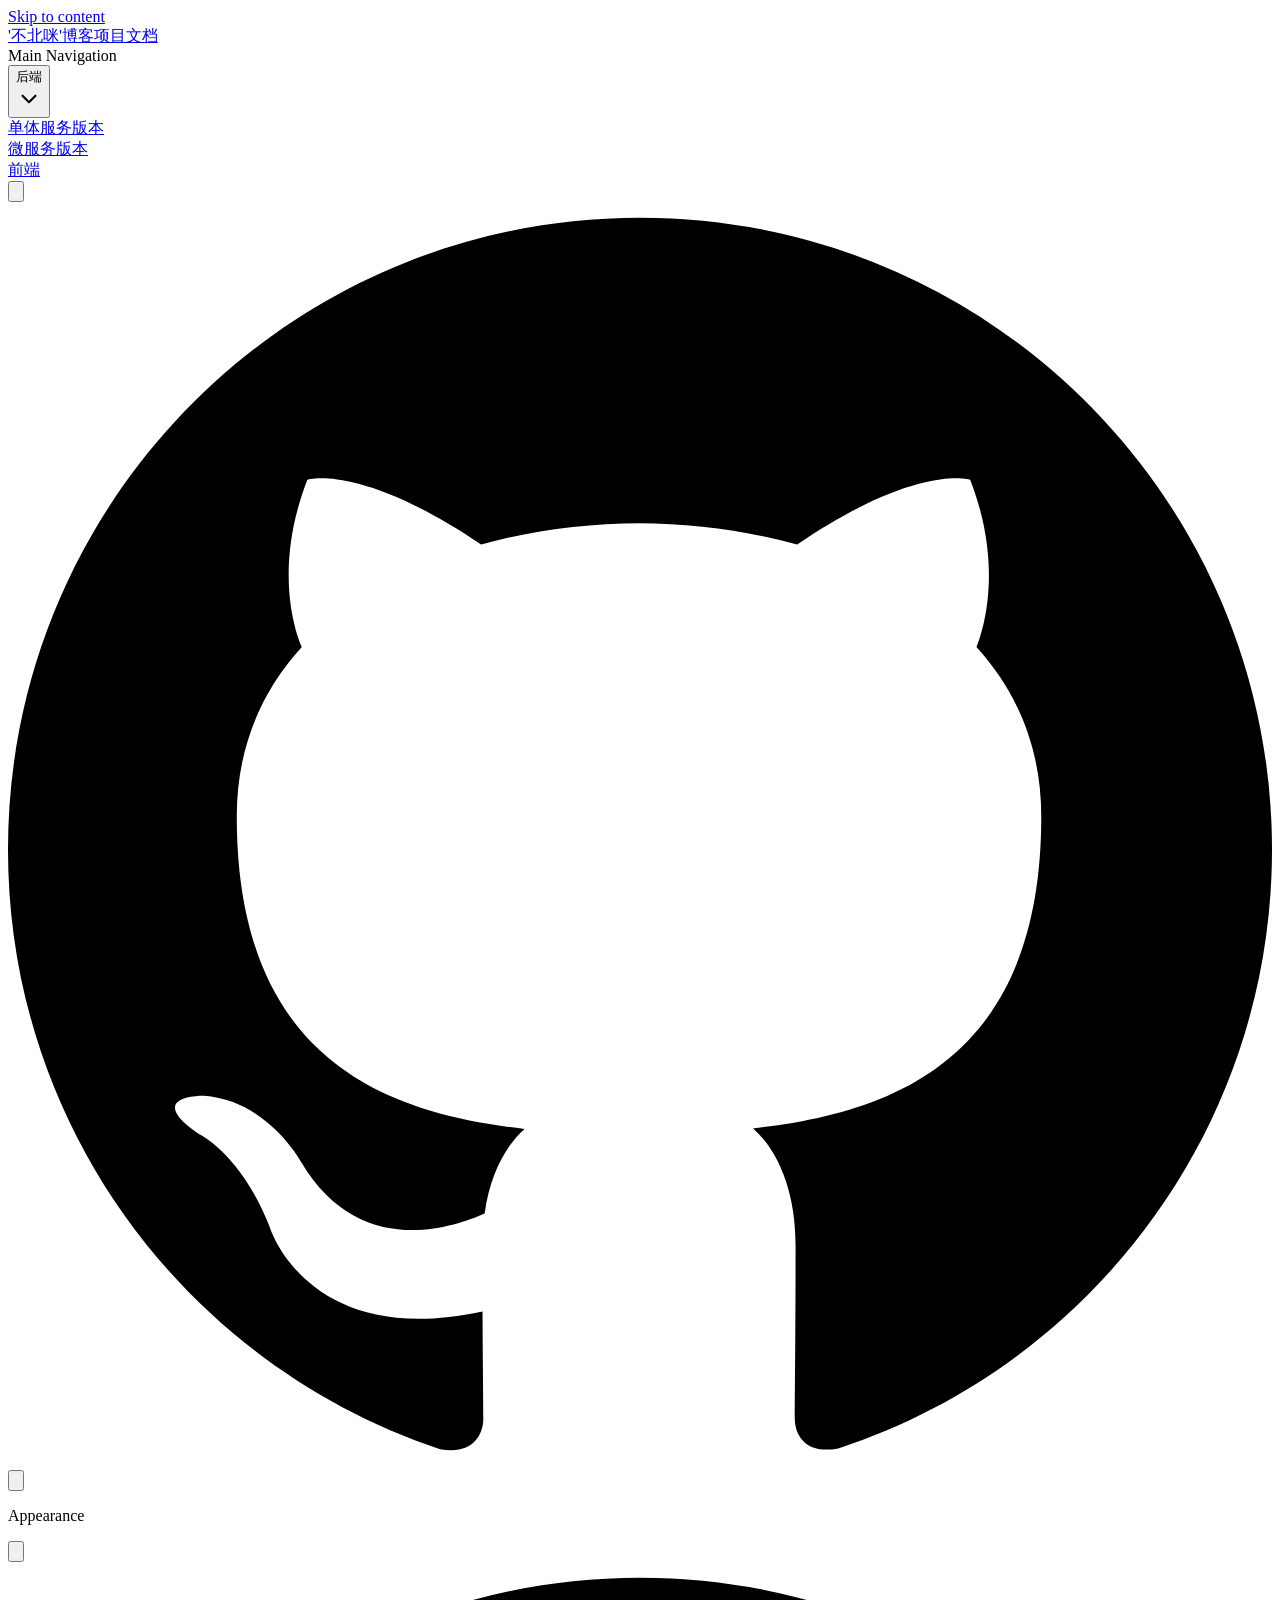
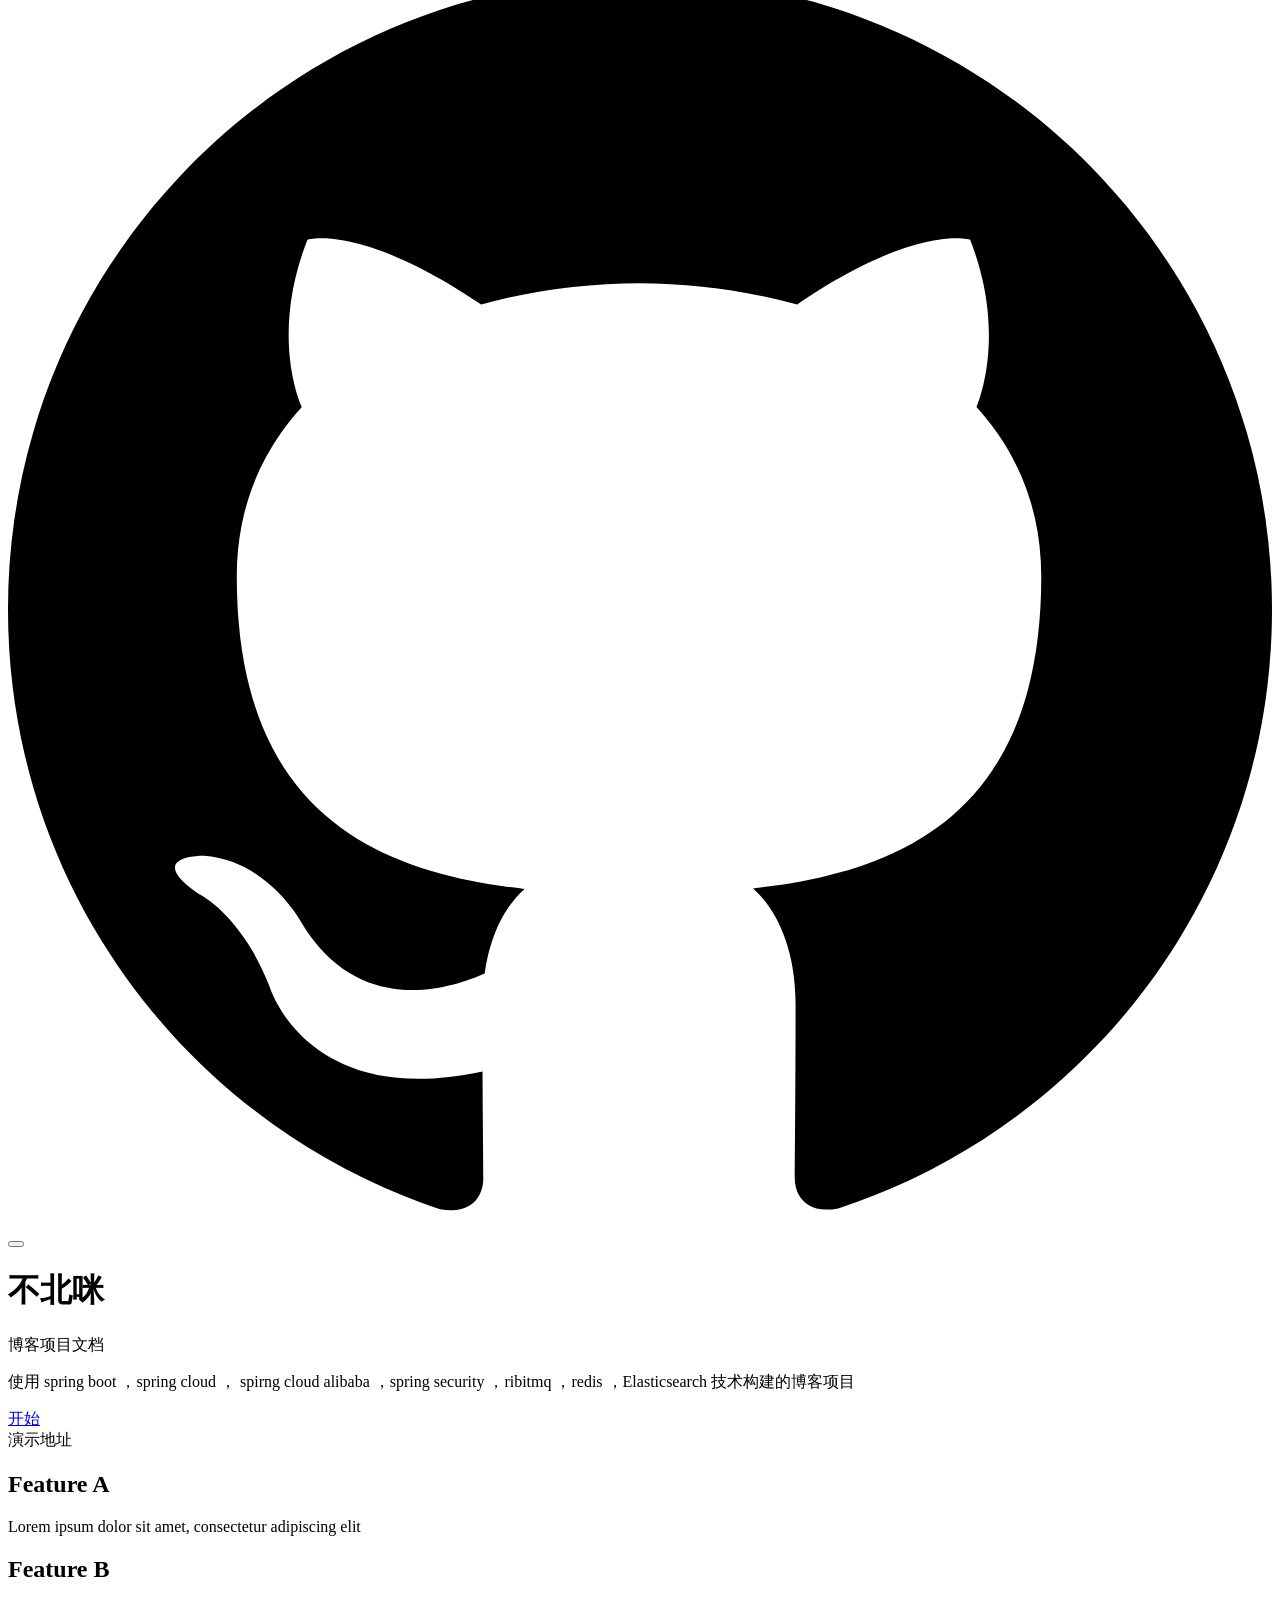
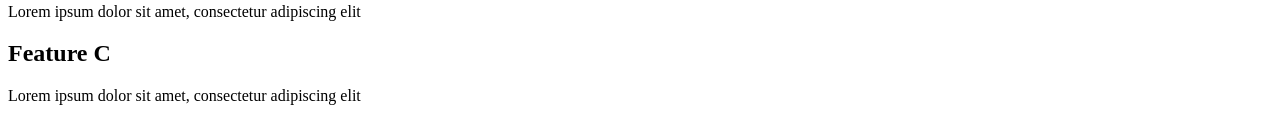
==== commit 6f3eb0bb: "build: 添加编辑和最后更新时间" ====
--- a/index.html
+++ b/index.html
@@ -6,19 +6,19 @@
     <title>'不北咪'博客项目文档</title>
     <meta name="description" content="博客项目搭建文档">
     <meta name="generator" content="VitePress v1.0.0-rc.36">
-    <link rel="preload stylesheet" href="/blog-docs/assets/style.4eUuI3K9.css" as="style">
+    <link rel="preload stylesheet" href="/blog-docs/assets/style.a6jmXc6x.css" as="style">
     
-    <script type="module" src="/blog-docs/assets/app.f0bV3xMA.js"></script>
+    <script type="module" src="/blog-docs/assets/app.hf0Npxvr.js"></script>
     <link rel="preload" href="/blog-docs/assets/inter-roman-latin.bvIUbFQP.woff2" as="font" type="font/woff2" crossorigin="">
-    <link rel="modulepreload" href="/blog-docs/assets/chunks/framework.BBqpfOfc.js">
-    <link rel="modulepreload" href="/blog-docs/assets/chunks/theme.XqB9O3Mg.js">
-    <link rel="modulepreload" href="/blog-docs/assets/index.md.FjcgwuXM.lean.js">
+    <link rel="modulepreload" href="/blog-docs/assets/chunks/framework.vtOnspqQ.js">
+    <link rel="modulepreload" href="/blog-docs/assets/chunks/theme.ztvDdVfg.js">
+    <link rel="modulepreload" href="/blog-docs/assets/index.md.baa2g_9x.lean.js">
     <script id="check-dark-mode">(()=>{const e=localStorage.getItem("vitepress-theme-appearance")||"auto",a=window.matchMedia("(prefers-color-scheme: dark)").matches;(!e||e==="auto"?a:e==="dark")&&document.documentElement.classList.add("dark")})();</script>
     <script id="check-mac-os">document.documentElement.classList.toggle("mac",/Mac|iPhone|iPod|iPad/i.test(navigator.platform));</script>
   </head>
   <body>
-    <div id="app"><div class="Layout" data-v-5a346dfe><!--[--><!--]--><!--[--><span tabindex="-1" data-v-0f60ec36></span><a href="#VPContent" class="VPSkipLink visually-hidden" data-v-0f60ec36> Skip to content </a><!--]--><!----><header class="VPNav" data-v-5a346dfe data-v-ae24b3ad><div class="VPNavBar top" data-v-ae24b3ad data-v-19c990f1><div class="wrapper" data-v-19c990f1><div class="container" data-v-19c990f1><div class="title" data-v-19c990f1><div class="VPNavBarTitle" data-v-19c990f1 data-v-8460f0a8><a class="title" href="/blog-docs/" data-v-8460f0a8><!--[--><!--]--><!----><!--[-->&#39;不北咪&#39;博客项目文档<!--]--><!--[--><!--]--></a></div></div><div class="content" data-v-19c990f1><div class="content-body" data-v-19c990f1><!--[--><!--]--><div class="VPNavBarSearch search" data-v-19c990f1><!--[--><!----><div id="local-search"><button type="button" class="DocSearch DocSearch-Button" aria-label="Search"><span class="DocSearch-Button-Container"><svg class="DocSearch-Search-Icon" width="20" height="20" viewBox="0 0 20 20" aria-label="search icon"><path d="M14.386 14.386l4.0877 4.0877-4.0877-4.0877c-2.9418 2.9419-7.7115 2.9419-10.6533 0-2.9419-2.9418-2.9419-7.7115 0-10.6533 2.9418-2.9419 7.7115-2.9419 10.6533 0 2.9419 2.9418 2.9419 7.7115 0 10.6533z" stroke="currentColor" fill="none" fill-rule="evenodd" stroke-linecap="round" stroke-linejoin="round"></path></svg><span class="DocSearch-Button-Placeholder">Search</span></span><span class="DocSearch-Button-Keys"><kbd class="DocSearch-Button-Key"></kbd><kbd class="DocSearch-Button-Key">K</kbd></span></button></div><!--]--></div><nav aria-labelledby="main-nav-aria-label" class="VPNavBarMenu menu" data-v-19c990f1 data-v-7f418b0f><span id="main-nav-aria-label" class="visually-hidden" data-v-7f418b0f>Main Navigation</span><!--[--><!--[--><div class="VPFlyout VPNavBarMenuGroup" data-v-7f418b0f data-v-9c007e85><button type="button" class="button" aria-haspopup="true" aria-expanded="false" data-v-9c007e85><span class="text" data-v-9c007e85><!----><span data-v-9c007e85>后端</span><svg xmlns="http://www.w3.org/2000/svg" aria-hidden="true" focusable="false" viewbox="0 0 24 24" class="text-icon" data-v-9c007e85><path d="M12,16c-0.3,0-0.5-0.1-0.7-0.3l-6-6c-0.4-0.4-0.4-1,0-1.4s1-0.4,1.4,0l5.3,5.3l5.3-5.3c0.4-0.4,1-0.4,1.4,0s0.4,1,0,1.4l-6,6C12.5,15.9,12.3,16,12,16z"></path></svg></span></button><div class="menu" data-v-9c007e85><div class="VPMenu" data-v-9c007e85 data-v-e7ea1737><div class="items" data-v-e7ea1737><!--[--><!--[--><div class="VPMenuLink" data-v-e7ea1737 data-v-43f1e123><a class="VPLink link" href="/blog-docs/blog-server/boot/" data-v-43f1e123><!--[-->单体服务版本<!--]--></a></div><!--]--><!--[--><div class="VPMenuLink" data-v-e7ea1737 data-v-43f1e123><a class="VPLink link" href="/blog-docs/blog-server/cloud/" data-v-43f1e123><!--[-->微服务版本<!--]--></a></div><!--]--><!--]--></div><!--[--><!--]--></div></div></div><!--]--><!--[--><a class="VPLink link VPNavBarMenuLink" href="/blog-docs/blog-vue/" tabindex="0" data-v-7f418b0f data-v-42ef59de><!--[--><span data-v-42ef59de>前端</span><!--]--></a><!--]--><!--]--></nav><!----><div class="VPNavBarAppearance appearance" data-v-19c990f1 data-v-e6aabb21><button class="VPSwitch VPSwitchAppearance" type="button" role="switch" title="Switch to dark theme" aria-checked="false" data-v-e6aabb21 data-v-1736f215 data-v-b1685198><span class="check" data-v-b1685198><span class="icon" data-v-b1685198><!--[--><svg xmlns="http://www.w3.org/2000/svg" aria-hidden="true" focusable="false" viewbox="0 0 24 24" class="sun" data-v-1736f215><path d="M12,18c-3.3,0-6-2.7-6-6s2.7-6,6-6s6,2.7,6,6S15.3,18,12,18zM12,8c-2.2,0-4,1.8-4,4c0,2.2,1.8,4,4,4c2.2,0,4-1.8,4-4C16,9.8,14.2,8,12,8z"></path><path d="M12,4c-0.6,0-1-0.4-1-1V1c0-0.6,0.4-1,1-1s1,0.4,1,1v2C13,3.6,12.6,4,12,4z"></path><path d="M12,24c-0.6,0-1-0.4-1-1v-2c0-0.6,0.4-1,1-1s1,0.4,1,1v2C13,23.6,12.6,24,12,24z"></path><path d="M5.6,6.6c-0.3,0-0.5-0.1-0.7-0.3L3.5,4.9c-0.4-0.4-0.4-1,0-1.4s1-0.4,1.4,0l1.4,1.4c0.4,0.4,0.4,1,0,1.4C6.2,6.5,5.9,6.6,5.6,6.6z"></path><path d="M19.8,20.8c-0.3,0-0.5-0.1-0.7-0.3l-1.4-1.4c-0.4-0.4-0.4-1,0-1.4s1-0.4,1.4,0l1.4,1.4c0.4,0.4,0.4,1,0,1.4C20.3,20.7,20,20.8,19.8,20.8z"></path><path d="M3,13H1c-0.6,0-1-0.4-1-1s0.4-1,1-1h2c0.6,0,1,0.4,1,1S3.6,13,3,13z"></path><path d="M23,13h-2c-0.6,0-1-0.4-1-1s0.4-1,1-1h2c0.6,0,1,0.4,1,1S23.6,13,23,13z"></path><path d="M4.2,20.8c-0.3,0-0.5-0.1-0.7-0.3c-0.4-0.4-0.4-1,0-1.4l1.4-1.4c0.4-0.4,1-0.4,1.4,0s0.4,1,0,1.4l-1.4,1.4C4.7,20.7,4.5,20.8,4.2,20.8z"></path><path d="M18.4,6.6c-0.3,0-0.5-0.1-0.7-0.3c-0.4-0.4-0.4-1,0-1.4l1.4-1.4c0.4-0.4,1-0.4,1.4,0s0.4,1,0,1.4l-1.4,1.4C18.9,6.5,18.6,6.6,18.4,6.6z"></path></svg><svg xmlns="http://www.w3.org/2000/svg" aria-hidden="true" focusable="false" viewbox="0 0 24 24" class="moon" data-v-1736f215><path d="M12.1,22c-0.3,0-0.6,0-0.9,0c-5.5-0.5-9.5-5.4-9-10.9c0.4-4.8,4.2-8.6,9-9c0.4,0,0.8,0.2,1,0.5c0.2,0.3,0.2,0.8-0.1,1.1c-2,2.7-1.4,6.4,1.3,8.4c2.1,1.6,5,1.6,7.1,0c0.3-0.2,0.7-0.3,1.1-0.1c0.3,0.2,0.5,0.6,0.5,1c-0.2,2.7-1.5,5.1-3.6,6.8C16.6,21.2,14.4,22,12.1,22zM9.3,4.4c-2.9,1-5,3.6-5.2,6.8c-0.4,4.4,2.8,8.3,7.2,8.7c2.1,0.2,4.2-0.4,5.8-1.8c1.1-0.9,1.9-2.1,2.4-3.4c-2.5,0.9-5.3,0.5-7.5-1.1C9.2,11.4,8.1,7.7,9.3,4.4z"></path></svg><!--]--></span></span></button></div><div class="VPSocialLinks VPNavBarSocialLinks social-links" data-v-19c990f1 data-v-0394ad82 data-v-7bc22406><!--[--><a class="VPSocialLink no-icon" href="https://github.com/vuejs/vitepress" aria-label="github" target="_blank" rel="noopener" data-v-7bc22406 data-v-f80f8133><svg role="img" viewBox="0 0 24 24" xmlns="http://www.w3.org/2000/svg"><title>GitHub</title><path d="M12 .297c-6.63 0-12 5.373-12 12 0 5.303 3.438 9.8 8.205 11.385.6.113.82-.258.82-.577 0-.285-.01-1.04-.015-2.04-3.338.724-4.042-1.61-4.042-1.61C4.422 18.07 3.633 17.7 3.633 17.7c-1.087-.744.084-.729.084-.729 1.205.084 1.838 1.236 1.838 1.236 1.07 1.835 2.809 1.305 3.495.998.108-.776.417-1.305.76-1.605-2.665-.3-5.466-1.332-5.466-5.93 0-1.31.465-2.38 1.235-3.22-.135-.303-.54-1.523.105-3.176 0 0 1.005-.322 3.3 1.23.96-.267 1.98-.399 3-.405 1.02.006 2.04.138 3 .405 2.28-1.552 3.285-1.23 3.285-1.23.645 1.653.24 2.873.12 3.176.765.84 1.23 1.91 1.23 3.22 0 4.61-2.805 5.625-5.475 5.92.42.36.81 1.096.81 2.22 0 1.606-.015 2.896-.015 3.286 0 .315.21.69.825.57C20.565 22.092 24 17.592 24 12.297c0-6.627-5.373-12-12-12"/></svg></a><!--]--></div><div class="VPFlyout VPNavBarExtra extra" data-v-19c990f1 data-v-d0bd9dde data-v-9c007e85><button type="button" class="button" aria-haspopup="true" aria-expanded="false" aria-label="extra navigation" data-v-9c007e85><svg xmlns="http://www.w3.org/2000/svg" aria-hidden="true" focusable="false" viewbox="0 0 24 24" class="icon" data-v-9c007e85><circle cx="12" cy="12" r="2"></circle><circle cx="19" cy="12" r="2"></circle><circle cx="5" cy="12" r="2"></circle></svg></button><div class="menu" data-v-9c007e85><div class="VPMenu" data-v-9c007e85 data-v-e7ea1737><!----><!--[--><!--[--><!----><div class="group" data-v-d0bd9dde><div class="item appearance" data-v-d0bd9dde><p class="label" data-v-d0bd9dde>Appearance</p><div class="appearance-action" data-v-d0bd9dde><button class="VPSwitch VPSwitchAppearance" type="button" role="switch" title="Switch to dark theme" aria-checked="false" data-v-d0bd9dde data-v-1736f215 data-v-b1685198><span class="check" data-v-b1685198><span class="icon" data-v-b1685198><!--[--><svg xmlns="http://www.w3.org/2000/svg" aria-hidden="true" focusable="false" viewbox="0 0 24 24" class="sun" data-v-1736f215><path d="M12,18c-3.3,0-6-2.7-6-6s2.7-6,6-6s6,2.7,6,6S15.3,18,12,18zM12,8c-2.2,0-4,1.8-4,4c0,2.2,1.8,4,4,4c2.2,0,4-1.8,4-4C16,9.8,14.2,8,12,8z"></path><path d="M12,4c-0.6,0-1-0.4-1-1V1c0-0.6,0.4-1,1-1s1,0.4,1,1v2C13,3.6,12.6,4,12,4z"></path><path d="M12,24c-0.6,0-1-0.4-1-1v-2c0-0.6,0.4-1,1-1s1,0.4,1,1v2C13,23.6,12.6,24,12,24z"></path><path d="M5.6,6.6c-0.3,0-0.5-0.1-0.7-0.3L3.5,4.9c-0.4-0.4-0.4-1,0-1.4s1-0.4,1.4,0l1.4,1.4c0.4,0.4,0.4,1,0,1.4C6.2,6.5,5.9,6.6,5.6,6.6z"></path><path d="M19.8,20.8c-0.3,0-0.5-0.1-0.7-0.3l-1.4-1.4c-0.4-0.4-0.4-1,0-1.4s1-0.4,1.4,0l1.4,1.4c0.4,0.4,0.4,1,0,1.4C20.3,20.7,20,20.8,19.8,20.8z"></path><path d="M3,13H1c-0.6,0-1-0.4-1-1s0.4-1,1-1h2c0.6,0,1,0.4,1,1S3.6,13,3,13z"></path><path d="M23,13h-2c-0.6,0-1-0.4-1-1s0.4-1,1-1h2c0.6,0,1,0.4,1,1S23.6,13,23,13z"></path><path d="M4.2,20.8c-0.3,0-0.5-0.1-0.7-0.3c-0.4-0.4-0.4-1,0-1.4l1.4-1.4c0.4-0.4,1-0.4,1.4,0s0.4,1,0,1.4l-1.4,1.4C4.7,20.7,4.5,20.8,4.2,20.8z"></path><path d="M18.4,6.6c-0.3,0-0.5-0.1-0.7-0.3c-0.4-0.4-0.4-1,0-1.4l1.4-1.4c0.4-0.4,1-0.4,1.4,0s0.4,1,0,1.4l-1.4,1.4C18.9,6.5,18.6,6.6,18.4,6.6z"></path></svg><svg xmlns="http://www.w3.org/2000/svg" aria-hidden="true" focusable="false" viewbox="0 0 24 24" class="moon" data-v-1736f215><path d="M12.1,22c-0.3,0-0.6,0-0.9,0c-5.5-0.5-9.5-5.4-9-10.9c0.4-4.8,4.2-8.6,9-9c0.4,0,0.8,0.2,1,0.5c0.2,0.3,0.2,0.8-0.1,1.1c-2,2.7-1.4,6.4,1.3,8.4c2.1,1.6,5,1.6,7.1,0c0.3-0.2,0.7-0.3,1.1-0.1c0.3,0.2,0.5,0.6,0.5,1c-0.2,2.7-1.5,5.1-3.6,6.8C16.6,21.2,14.4,22,12.1,22zM9.3,4.4c-2.9,1-5,3.6-5.2,6.8c-0.4,4.4,2.8,8.3,7.2,8.7c2.1,0.2,4.2-0.4,5.8-1.8c1.1-0.9,1.9-2.1,2.4-3.4c-2.5,0.9-5.3,0.5-7.5-1.1C9.2,11.4,8.1,7.7,9.3,4.4z"></path></svg><!--]--></span></span></button></div></div></div><div class="group" data-v-d0bd9dde><div class="item social-links" data-v-d0bd9dde><div class="VPSocialLinks social-links-list" data-v-d0bd9dde data-v-7bc22406><!--[--><a class="VPSocialLink no-icon" href="https://github.com/vuejs/vitepress" aria-label="github" target="_blank" rel="noopener" data-v-7bc22406 data-v-f80f8133><svg role="img" viewBox="0 0 24 24" xmlns="http://www.w3.org/2000/svg"><title>GitHub</title><path d="M12 .297c-6.63 0-12 5.373-12 12 0 5.303 3.438 9.8 8.205 11.385.6.113.82-.258.82-.577 0-.285-.01-1.04-.015-2.04-3.338.724-4.042-1.61-4.042-1.61C4.422 18.07 3.633 17.7 3.633 17.7c-1.087-.744.084-.729.084-.729 1.205.084 1.838 1.236 1.838 1.236 1.07 1.835 2.809 1.305 3.495.998.108-.776.417-1.305.76-1.605-2.665-.3-5.466-1.332-5.466-5.93 0-1.31.465-2.38 1.235-3.22-.135-.303-.54-1.523.105-3.176 0 0 1.005-.322 3.3 1.23.96-.267 1.98-.399 3-.405 1.02.006 2.04.138 3 .405 2.28-1.552 3.285-1.23 3.285-1.23.645 1.653.24 2.873.12 3.176.765.84 1.23 1.91 1.23 3.22 0 4.61-2.805 5.625-5.475 5.92.42.36.81 1.096.81 2.22 0 1.606-.015 2.896-.015 3.286 0 .315.21.69.825.57C20.565 22.092 24 17.592 24 12.297c0-6.627-5.373-12-12-12"/></svg></a><!--]--></div></div></div><!--]--><!--]--></div></div></div><!--[--><!--]--><button type="button" class="VPNavBarHamburger hamburger" aria-label="mobile navigation" aria-expanded="false" aria-controls="VPNavScreen" data-v-19c990f1 data-v-e5dd9c1c><span class="container" data-v-e5dd9c1c><span class="top" data-v-e5dd9c1c></span><span class="middle" data-v-e5dd9c1c></span><span class="bottom" data-v-e5dd9c1c></span></span></button></div></div></div></div><div class="divider" data-v-19c990f1><div class="divider-line" data-v-19c990f1></div></div></div><!----></header><!----><!----><div class="VPContent is-home" id="VPContent" data-v-5a346dfe data-v-669faec9><div class="VPHome" data-v-669faec9 data-v-d82743a8><!--[--><!--]--><div class="VPHero VPHomeHero" data-v-d82743a8 data-v-da5d1713><div class="container" data-v-da5d1713><div class="main" data-v-da5d1713><!--[--><h1 class="name" data-v-da5d1713><span class="clip" data-v-da5d1713>不北咪</span></h1><p class="text" data-v-da5d1713>博客项目文档</p><p class="tagline" data-v-da5d1713>使用 spring boot ，spring cloud ， spirng cloud alibaba ，spring security ，ribitmq ，redis ，Elasticsearch 技术构建的博客项目</p><!--]--><div class="actions" data-v-da5d1713><!--[--><div class="action" data-v-da5d1713><a class="VPButton medium brand" href="/blog-docs/start" data-v-da5d1713 data-v-c1c5efc1>开始</a></div><div class="action" data-v-da5d1713><a class="VPButton medium alt" data-v-da5d1713 data-v-c1c5efc1>演示地址</a></div><!--]--></div></div><!----></div></div><!--[--><!--]--><!--[--><!--]--><div class="VPFeatures VPHomeFeatures" data-v-d82743a8 data-v-a6181336><div class="container" data-v-a6181336><div class="items" data-v-a6181336><!--[--><div class="grid-3 item" data-v-a6181336><div class="VPLink no-icon VPFeature" data-v-a6181336 data-v-33204567><!--[--><article class="box" data-v-33204567><!----><h2 class="title" data-v-33204567>Feature A</h2><p class="details" data-v-33204567>Lorem ipsum dolor sit amet, consectetur adipiscing elit</p><!----></article><!--]--></div></div><div class="grid-3 item" data-v-a6181336><div class="VPLink no-icon VPFeature" data-v-a6181336 data-v-33204567><!--[--><article class="box" data-v-33204567><!----><h2 class="title" data-v-33204567>Feature B</h2><p class="details" data-v-33204567>Lorem ipsum dolor sit amet, consectetur adipiscing elit</p><!----></article><!--]--></div></div><div class="grid-3 item" data-v-a6181336><div class="VPLink no-icon VPFeature" data-v-a6181336 data-v-33204567><!--[--><article class="box" data-v-33204567><!----><h2 class="title" data-v-33204567>Feature C</h2><p class="details" data-v-33204567>Lorem ipsum dolor sit amet, consectetur adipiscing elit</p><!----></article><!--]--></div></div><!--]--></div></div></div><!--[--><!--]--><div style="position:relative;" data-v-d82743a8><div></div></div></div></div><!----><!--[--><!--]--></div></div>
-    <script>window.__VP_HASH_MAP__=JSON.parse("{\"start.md\":\"LzMTHJsZ\",\"blog-server_boot_start.md\":\"TT9m8eiK\",\"blog-server_cloud_start.md\":\"zbi1IA92\",\"blog-vue_index.md\":\"xFjeIEit\",\"blog-server_boot_index.md\":\"6M1iUyBk\",\"index.md\":\"FjcgwuXM\",\"blog-server_cloud_index.md\":\"cCjbxe7Q\"}");window.__VP_SITE_DATA__=JSON.parse("{\"lang\":\"zh-CN\",\"dir\":\"ltr\",\"title\":\"'不北咪'博客项目文档\",\"description\":\"博客项目搭建文档\",\"base\":\"/blog-docs/\",\"head\":[],\"router\":{\"prefetchLinks\":true},\"appearance\":true,\"themeConfig\":{\"nav\":[{\"text\":\"后端\",\"items\":[{\"text\":\"单体服务版本\",\"link\":\"/blog-server/boot/\"},{\"text\":\"微服务版本\",\"link\":\"/blog-server/cloud/\"}]},{\"text\":\"前端\",\"link\":\"/blog-vue/\"}],\"sidebar\":{\"/\":[{\"text\":\"指引\",\"collapsed\":false,\"items\":[{\"text\":\"开始\",\"link\":\"/start\"}]}],\"/blog-server/boot/\":[{\"text\":\"指引\",\"collapsed\":false,\"items\":[{\"text\":\"介绍\",\"link\":\"/blog-server/boot/\"},{\"text\":\"开始\",\"link\":\"/blog-server/boot/start\"}]}],\"/blog-server/cloud/\":[{\"text\":\"指引\",\"collapsed\":false,\"items\":[{\"text\":\"介绍\",\"link\":\"/blog-server/cloud/\"},{\"text\":\"开始\",\"link\":\"/blog-server/cloud/start\"}]}],\"/blog-vue/\":[{\"text\":\"指引\",\"collapsed\":false,\"items\":[{\"text\":\"介绍\",\"link\":\"/blog-vue/\"},{\"text\":\"开始\",\"link\":\"/blog-vue/start\"}]}]},\"socialLinks\":[{\"icon\":\"github\",\"link\":\"https://github.com/vuejs/vitepress\"}],\"search\":{\"provider\":\"local\"},\"outline\":{\"label\":\"页面导航\"},\"docFooter\":{\"prev\":\"上一页\",\"next\":\"下一页\"}},\"locales\":{},\"scrollOffset\":134,\"cleanUrls\":true}");</script>
+    <div id="app"><div class="Layout" data-v-5a346dfe><!--[--><!--]--><!--[--><span tabindex="-1" data-v-0f60ec36></span><a href="#VPContent" class="VPSkipLink visually-hidden" data-v-0f60ec36> Skip to content </a><!--]--><!----><header class="VPNav" data-v-5a346dfe data-v-ae24b3ad><div class="VPNavBar top" data-v-ae24b3ad data-v-19c990f1><div class="wrapper" data-v-19c990f1><div class="container" data-v-19c990f1><div class="title" data-v-19c990f1><div class="VPNavBarTitle" data-v-19c990f1 data-v-8460f0a8><a class="title" href="/blog-docs/" data-v-8460f0a8><!--[--><!--]--><!----><!--[-->&#39;不北咪&#39;博客项目文档<!--]--><!--[--><!--]--></a></div></div><div class="content" data-v-19c990f1><div class="content-body" data-v-19c990f1><!--[--><!--]--><div class="VPNavBarSearch search" data-v-19c990f1><!----></div><nav aria-labelledby="main-nav-aria-label" class="VPNavBarMenu menu" data-v-19c990f1 data-v-7f418b0f><span id="main-nav-aria-label" class="visually-hidden" data-v-7f418b0f>Main Navigation</span><!--[--><!--[--><div class="VPFlyout VPNavBarMenuGroup" data-v-7f418b0f data-v-9c007e85><button type="button" class="button" aria-haspopup="true" aria-expanded="false" data-v-9c007e85><span class="text" data-v-9c007e85><!----><span data-v-9c007e85>后端</span><svg xmlns="http://www.w3.org/2000/svg" aria-hidden="true" focusable="false" viewbox="0 0 24 24" class="text-icon" data-v-9c007e85><path d="M12,16c-0.3,0-0.5-0.1-0.7-0.3l-6-6c-0.4-0.4-0.4-1,0-1.4s1-0.4,1.4,0l5.3,5.3l5.3-5.3c0.4-0.4,1-0.4,1.4,0s0.4,1,0,1.4l-6,6C12.5,15.9,12.3,16,12,16z"></path></svg></span></button><div class="menu" data-v-9c007e85><div class="VPMenu" data-v-9c007e85 data-v-e7ea1737><div class="items" data-v-e7ea1737><!--[--><!--[--><div class="VPMenuLink" data-v-e7ea1737 data-v-43f1e123><a class="VPLink link" href="/blog-docs/blog-server/boot/" data-v-43f1e123><!--[-->单体服务版本<!--]--></a></div><!--]--><!--[--><div class="VPMenuLink" data-v-e7ea1737 data-v-43f1e123><a class="VPLink link" href="/blog-docs/blog-server/cloud/" data-v-43f1e123><!--[-->微服务版本<!--]--></a></div><!--]--><!--]--></div><!--[--><!--]--></div></div></div><!--]--><!--[--><a class="VPLink link VPNavBarMenuLink" href="/blog-docs/blog-vue/" tabindex="0" data-v-7f418b0f data-v-42ef59de><!--[--><span data-v-42ef59de>前端</span><!--]--></a><!--]--><!--]--></nav><!----><div class="VPNavBarAppearance appearance" data-v-19c990f1 data-v-e6aabb21><button class="VPSwitch VPSwitchAppearance" type="button" role="switch" title="Switch to dark theme" aria-checked="false" data-v-e6aabb21 data-v-1736f215 data-v-b1685198><span class="check" data-v-b1685198><span class="icon" data-v-b1685198><!--[--><svg xmlns="http://www.w3.org/2000/svg" aria-hidden="true" focusable="false" viewbox="0 0 24 24" class="sun" data-v-1736f215><path d="M12,18c-3.3,0-6-2.7-6-6s2.7-6,6-6s6,2.7,6,6S15.3,18,12,18zM12,8c-2.2,0-4,1.8-4,4c0,2.2,1.8,4,4,4c2.2,0,4-1.8,4-4C16,9.8,14.2,8,12,8z"></path><path d="M12,4c-0.6,0-1-0.4-1-1V1c0-0.6,0.4-1,1-1s1,0.4,1,1v2C13,3.6,12.6,4,12,4z"></path><path d="M12,24c-0.6,0-1-0.4-1-1v-2c0-0.6,0.4-1,1-1s1,0.4,1,1v2C13,23.6,12.6,24,12,24z"></path><path d="M5.6,6.6c-0.3,0-0.5-0.1-0.7-0.3L3.5,4.9c-0.4-0.4-0.4-1,0-1.4s1-0.4,1.4,0l1.4,1.4c0.4,0.4,0.4,1,0,1.4C6.2,6.5,5.9,6.6,5.6,6.6z"></path><path d="M19.8,20.8c-0.3,0-0.5-0.1-0.7-0.3l-1.4-1.4c-0.4-0.4-0.4-1,0-1.4s1-0.4,1.4,0l1.4,1.4c0.4,0.4,0.4,1,0,1.4C20.3,20.7,20,20.8,19.8,20.8z"></path><path d="M3,13H1c-0.6,0-1-0.4-1-1s0.4-1,1-1h2c0.6,0,1,0.4,1,1S3.6,13,3,13z"></path><path d="M23,13h-2c-0.6,0-1-0.4-1-1s0.4-1,1-1h2c0.6,0,1,0.4,1,1S23.6,13,23,13z"></path><path d="M4.2,20.8c-0.3,0-0.5-0.1-0.7-0.3c-0.4-0.4-0.4-1,0-1.4l1.4-1.4c0.4-0.4,1-0.4,1.4,0s0.4,1,0,1.4l-1.4,1.4C4.7,20.7,4.5,20.8,4.2,20.8z"></path><path d="M18.4,6.6c-0.3,0-0.5-0.1-0.7-0.3c-0.4-0.4-0.4-1,0-1.4l1.4-1.4c0.4-0.4,1-0.4,1.4,0s0.4,1,0,1.4l-1.4,1.4C18.9,6.5,18.6,6.6,18.4,6.6z"></path></svg><svg xmlns="http://www.w3.org/2000/svg" aria-hidden="true" focusable="false" viewbox="0 0 24 24" class="moon" data-v-1736f215><path d="M12.1,22c-0.3,0-0.6,0-0.9,0c-5.5-0.5-9.5-5.4-9-10.9c0.4-4.8,4.2-8.6,9-9c0.4,0,0.8,0.2,1,0.5c0.2,0.3,0.2,0.8-0.1,1.1c-2,2.7-1.4,6.4,1.3,8.4c2.1,1.6,5,1.6,7.1,0c0.3-0.2,0.7-0.3,1.1-0.1c0.3,0.2,0.5,0.6,0.5,1c-0.2,2.7-1.5,5.1-3.6,6.8C16.6,21.2,14.4,22,12.1,22zM9.3,4.4c-2.9,1-5,3.6-5.2,6.8c-0.4,4.4,2.8,8.3,7.2,8.7c2.1,0.2,4.2-0.4,5.8-1.8c1.1-0.9,1.9-2.1,2.4-3.4c-2.5,0.9-5.3,0.5-7.5-1.1C9.2,11.4,8.1,7.7,9.3,4.4z"></path></svg><!--]--></span></span></button></div><div class="VPSocialLinks VPNavBarSocialLinks social-links" data-v-19c990f1 data-v-0394ad82 data-v-7bc22406><!--[--><a class="VPSocialLink no-icon" href="https://github.com/vuejs/vitepress" aria-label="github" target="_blank" rel="noopener" data-v-7bc22406 data-v-f80f8133><svg role="img" viewBox="0 0 24 24" xmlns="http://www.w3.org/2000/svg"><title>GitHub</title><path d="M12 .297c-6.63 0-12 5.373-12 12 0 5.303 3.438 9.8 8.205 11.385.6.113.82-.258.82-.577 0-.285-.01-1.04-.015-2.04-3.338.724-4.042-1.61-4.042-1.61C4.422 18.07 3.633 17.7 3.633 17.7c-1.087-.744.084-.729.084-.729 1.205.084 1.838 1.236 1.838 1.236 1.07 1.835 2.809 1.305 3.495.998.108-.776.417-1.305.76-1.605-2.665-.3-5.466-1.332-5.466-5.93 0-1.31.465-2.38 1.235-3.22-.135-.303-.54-1.523.105-3.176 0 0 1.005-.322 3.3 1.23.96-.267 1.98-.399 3-.405 1.02.006 2.04.138 3 .405 2.28-1.552 3.285-1.23 3.285-1.23.645 1.653.24 2.873.12 3.176.765.84 1.23 1.91 1.23 3.22 0 4.61-2.805 5.625-5.475 5.92.42.36.81 1.096.81 2.22 0 1.606-.015 2.896-.015 3.286 0 .315.21.69.825.57C20.565 22.092 24 17.592 24 12.297c0-6.627-5.373-12-12-12"/></svg></a><!--]--></div><div class="VPFlyout VPNavBarExtra extra" data-v-19c990f1 data-v-d0bd9dde data-v-9c007e85><button type="button" class="button" aria-haspopup="true" aria-expanded="false" aria-label="extra navigation" data-v-9c007e85><svg xmlns="http://www.w3.org/2000/svg" aria-hidden="true" focusable="false" viewbox="0 0 24 24" class="icon" data-v-9c007e85><circle cx="12" cy="12" r="2"></circle><circle cx="19" cy="12" r="2"></circle><circle cx="5" cy="12" r="2"></circle></svg></button><div class="menu" data-v-9c007e85><div class="VPMenu" data-v-9c007e85 data-v-e7ea1737><!----><!--[--><!--[--><!----><div class="group" data-v-d0bd9dde><div class="item appearance" data-v-d0bd9dde><p class="label" data-v-d0bd9dde>Appearance</p><div class="appearance-action" data-v-d0bd9dde><button class="VPSwitch VPSwitchAppearance" type="button" role="switch" title="Switch to dark theme" aria-checked="false" data-v-d0bd9dde data-v-1736f215 data-v-b1685198><span class="check" data-v-b1685198><span class="icon" data-v-b1685198><!--[--><svg xmlns="http://www.w3.org/2000/svg" aria-hidden="true" focusable="false" viewbox="0 0 24 24" class="sun" data-v-1736f215><path d="M12,18c-3.3,0-6-2.7-6-6s2.7-6,6-6s6,2.7,6,6S15.3,18,12,18zM12,8c-2.2,0-4,1.8-4,4c0,2.2,1.8,4,4,4c2.2,0,4-1.8,4-4C16,9.8,14.2,8,12,8z"></path><path d="M12,4c-0.6,0-1-0.4-1-1V1c0-0.6,0.4-1,1-1s1,0.4,1,1v2C13,3.6,12.6,4,12,4z"></path><path d="M12,24c-0.6,0-1-0.4-1-1v-2c0-0.6,0.4-1,1-1s1,0.4,1,1v2C13,23.6,12.6,24,12,24z"></path><path d="M5.6,6.6c-0.3,0-0.5-0.1-0.7-0.3L3.5,4.9c-0.4-0.4-0.4-1,0-1.4s1-0.4,1.4,0l1.4,1.4c0.4,0.4,0.4,1,0,1.4C6.2,6.5,5.9,6.6,5.6,6.6z"></path><path d="M19.8,20.8c-0.3,0-0.5-0.1-0.7-0.3l-1.4-1.4c-0.4-0.4-0.4-1,0-1.4s1-0.4,1.4,0l1.4,1.4c0.4,0.4,0.4,1,0,1.4C20.3,20.7,20,20.8,19.8,20.8z"></path><path d="M3,13H1c-0.6,0-1-0.4-1-1s0.4-1,1-1h2c0.6,0,1,0.4,1,1S3.6,13,3,13z"></path><path d="M23,13h-2c-0.6,0-1-0.4-1-1s0.4-1,1-1h2c0.6,0,1,0.4,1,1S23.6,13,23,13z"></path><path d="M4.2,20.8c-0.3,0-0.5-0.1-0.7-0.3c-0.4-0.4-0.4-1,0-1.4l1.4-1.4c0.4-0.4,1-0.4,1.4,0s0.4,1,0,1.4l-1.4,1.4C4.7,20.7,4.5,20.8,4.2,20.8z"></path><path d="M18.4,6.6c-0.3,0-0.5-0.1-0.7-0.3c-0.4-0.4-0.4-1,0-1.4l1.4-1.4c0.4-0.4,1-0.4,1.4,0s0.4,1,0,1.4l-1.4,1.4C18.9,6.5,18.6,6.6,18.4,6.6z"></path></svg><svg xmlns="http://www.w3.org/2000/svg" aria-hidden="true" focusable="false" viewbox="0 0 24 24" class="moon" data-v-1736f215><path d="M12.1,22c-0.3,0-0.6,0-0.9,0c-5.5-0.5-9.5-5.4-9-10.9c0.4-4.8,4.2-8.6,9-9c0.4,0,0.8,0.2,1,0.5c0.2,0.3,0.2,0.8-0.1,1.1c-2,2.7-1.4,6.4,1.3,8.4c2.1,1.6,5,1.6,7.1,0c0.3-0.2,0.7-0.3,1.1-0.1c0.3,0.2,0.5,0.6,0.5,1c-0.2,2.7-1.5,5.1-3.6,6.8C16.6,21.2,14.4,22,12.1,22zM9.3,4.4c-2.9,1-5,3.6-5.2,6.8c-0.4,4.4,2.8,8.3,7.2,8.7c2.1,0.2,4.2-0.4,5.8-1.8c1.1-0.9,1.9-2.1,2.4-3.4c-2.5,0.9-5.3,0.5-7.5-1.1C9.2,11.4,8.1,7.7,9.3,4.4z"></path></svg><!--]--></span></span></button></div></div></div><div class="group" data-v-d0bd9dde><div class="item social-links" data-v-d0bd9dde><div class="VPSocialLinks social-links-list" data-v-d0bd9dde data-v-7bc22406><!--[--><a class="VPSocialLink no-icon" href="https://github.com/vuejs/vitepress" aria-label="github" target="_blank" rel="noopener" data-v-7bc22406 data-v-f80f8133><svg role="img" viewBox="0 0 24 24" xmlns="http://www.w3.org/2000/svg"><title>GitHub</title><path d="M12 .297c-6.63 0-12 5.373-12 12 0 5.303 3.438 9.8 8.205 11.385.6.113.82-.258.82-.577 0-.285-.01-1.04-.015-2.04-3.338.724-4.042-1.61-4.042-1.61C4.422 18.07 3.633 17.7 3.633 17.7c-1.087-.744.084-.729.084-.729 1.205.084 1.838 1.236 1.838 1.236 1.07 1.835 2.809 1.305 3.495.998.108-.776.417-1.305.76-1.605-2.665-.3-5.466-1.332-5.466-5.93 0-1.31.465-2.38 1.235-3.22-.135-.303-.54-1.523.105-3.176 0 0 1.005-.322 3.3 1.23.96-.267 1.98-.399 3-.405 1.02.006 2.04.138 3 .405 2.28-1.552 3.285-1.23 3.285-1.23.645 1.653.24 2.873.12 3.176.765.84 1.23 1.91 1.23 3.22 0 4.61-2.805 5.625-5.475 5.92.42.36.81 1.096.81 2.22 0 1.606-.015 2.896-.015 3.286 0 .315.21.69.825.57C20.565 22.092 24 17.592 24 12.297c0-6.627-5.373-12-12-12"/></svg></a><!--]--></div></div></div><!--]--><!--]--></div></div></div><!--[--><!--]--><button type="button" class="VPNavBarHamburger hamburger" aria-label="mobile navigation" aria-expanded="false" aria-controls="VPNavScreen" data-v-19c990f1 data-v-e5dd9c1c><span class="container" data-v-e5dd9c1c><span class="top" data-v-e5dd9c1c></span><span class="middle" data-v-e5dd9c1c></span><span class="bottom" data-v-e5dd9c1c></span></span></button></div></div></div></div><div class="divider" data-v-19c990f1><div class="divider-line" data-v-19c990f1></div></div></div><!----></header><!----><!----><div class="VPContent is-home" id="VPContent" data-v-5a346dfe data-v-669faec9><div class="VPHome" data-v-669faec9 data-v-d82743a8><!--[--><!--]--><div class="VPHero VPHomeHero" data-v-d82743a8 data-v-da5d1713><div class="container" data-v-da5d1713><div class="main" data-v-da5d1713><!--[--><h1 class="name" data-v-da5d1713><span class="clip" data-v-da5d1713>不北咪</span></h1><p class="text" data-v-da5d1713>博客项目文档</p><p class="tagline" data-v-da5d1713>使用 spring boot ，spring cloud ， spirng cloud alibaba ，spring security ，ribitmq ，redis ，Elasticsearch 技术构建的博客项目</p><!--]--><div class="actions" data-v-da5d1713><!--[--><div class="action" data-v-da5d1713><a class="VPButton medium brand" href="/blog-docs/start" data-v-da5d1713 data-v-c1c5efc1>开始</a></div><div class="action" data-v-da5d1713><a class="VPButton medium alt" data-v-da5d1713 data-v-c1c5efc1>演示地址</a></div><!--]--></div></div><!----></div></div><!--[--><!--]--><!--[--><!--]--><div class="VPFeatures VPHomeFeatures" data-v-d82743a8 data-v-a6181336><div class="container" data-v-a6181336><div class="items" data-v-a6181336><!--[--><div class="grid-3 item" data-v-a6181336><div class="VPLink no-icon VPFeature" data-v-a6181336 data-v-33204567><!--[--><article class="box" data-v-33204567><!----><h2 class="title" data-v-33204567>Feature A</h2><p class="details" data-v-33204567>Lorem ipsum dolor sit amet, consectetur adipiscing elit</p><!----></article><!--]--></div></div><div class="grid-3 item" data-v-a6181336><div class="VPLink no-icon VPFeature" data-v-a6181336 data-v-33204567><!--[--><article class="box" data-v-33204567><!----><h2 class="title" data-v-33204567>Feature B</h2><p class="details" data-v-33204567>Lorem ipsum dolor sit amet, consectetur adipiscing elit</p><!----></article><!--]--></div></div><div class="grid-3 item" data-v-a6181336><div class="VPLink no-icon VPFeature" data-v-a6181336 data-v-33204567><!--[--><article class="box" data-v-33204567><!----><h2 class="title" data-v-33204567>Feature C</h2><p class="details" data-v-33204567>Lorem ipsum dolor sit amet, consectetur adipiscing elit</p><!----></article><!--]--></div></div><!--]--></div></div></div><!--[--><!--]--><div style="position:relative;" data-v-d82743a8><div></div></div></div></div><!----><!--[--><!--]--></div></div>
+    <script>window.__VP_HASH_MAP__=JSON.parse("{\"blog-server_cloud_start.md\":\"6U31yxyG\",\"start.md\":\"SO7gIkK5\",\"blog-vue_index.md\":\"Dp8p7vNm\",\"blog-server_cloud_index.md\":\"a6SBzS7E\",\"blog-server_boot_start.md\":\"RJy7wS1L\",\"index.md\":\"baa2g_9x\",\"blog-server_boot_index.md\":\"G4SZ0yKM\"}");window.__VP_SITE_DATA__=JSON.parse("{\"lang\":\"zh-CN\",\"dir\":\"ltr\",\"title\":\"'不北咪'博客项目文档\",\"description\":\"博客项目搭建文档\",\"base\":\"/blog-docs/\",\"head\":[],\"router\":{\"prefetchLinks\":true},\"appearance\":true,\"themeConfig\":{\"nav\":[{\"text\":\"后端\",\"items\":[{\"text\":\"单体服务版本\",\"link\":\"/blog-server/boot/\"},{\"text\":\"微服务版本\",\"link\":\"/blog-server/cloud/\"}]},{\"text\":\"前端\",\"link\":\"/blog-vue/\"}],\"sidebar\":{\"/\":[{\"text\":\"指引\",\"collapsed\":false,\"items\":[{\"text\":\"开始\",\"link\":\"/start\"}]}],\"/blog-server/boot/\":[{\"text\":\"指引\",\"collapsed\":false,\"items\":[{\"text\":\"介绍\",\"link\":\"/blog-server/boot/\"},{\"text\":\"开始\",\"link\":\"/blog-server/boot/start\"}]}],\"/blog-server/cloud/\":[{\"text\":\"指引\",\"collapsed\":false,\"items\":[{\"text\":\"介绍\",\"link\":\"/blog-server/cloud/\"},{\"text\":\"开始\",\"link\":\"/blog-server/cloud/start\"}]}],\"/blog-vue/\":[{\"text\":\"指引\",\"collapsed\":false,\"items\":[{\"text\":\"介绍\",\"link\":\"/blog-vue/\"},{\"text\":\"开始\",\"link\":\"/blog-vue/start\"}]}]},\"socialLinks\":[{\"icon\":\"github\",\"link\":\"https://github.com/vuejs/vitepress\"}],\"outline\":{\"label\":\"页面导航\"},\"editLink\":{\"pattern\":\"https://github.com/roukaixin/blog-docs/tree/main/src/:path\",\"text\":\"在 GitHub 上编辑此页面\"},\"lastUpdated\":{\"text\":\"最后更新于 \",\"formatOptions\":{\"year\":\"numeric\",\"month\":\"numeric\",\"day\":\"numeric\",\"hour\":\"numeric\",\"minute\":\"numeric\",\"second\":\"numeric\"}},\"docFooter\":{\"prev\":\"上一页\",\"next\":\"下一页\"}},\"locales\":{},\"scrollOffset\":134,\"cleanUrls\":true}");</script>
     
   </body>
 </html>
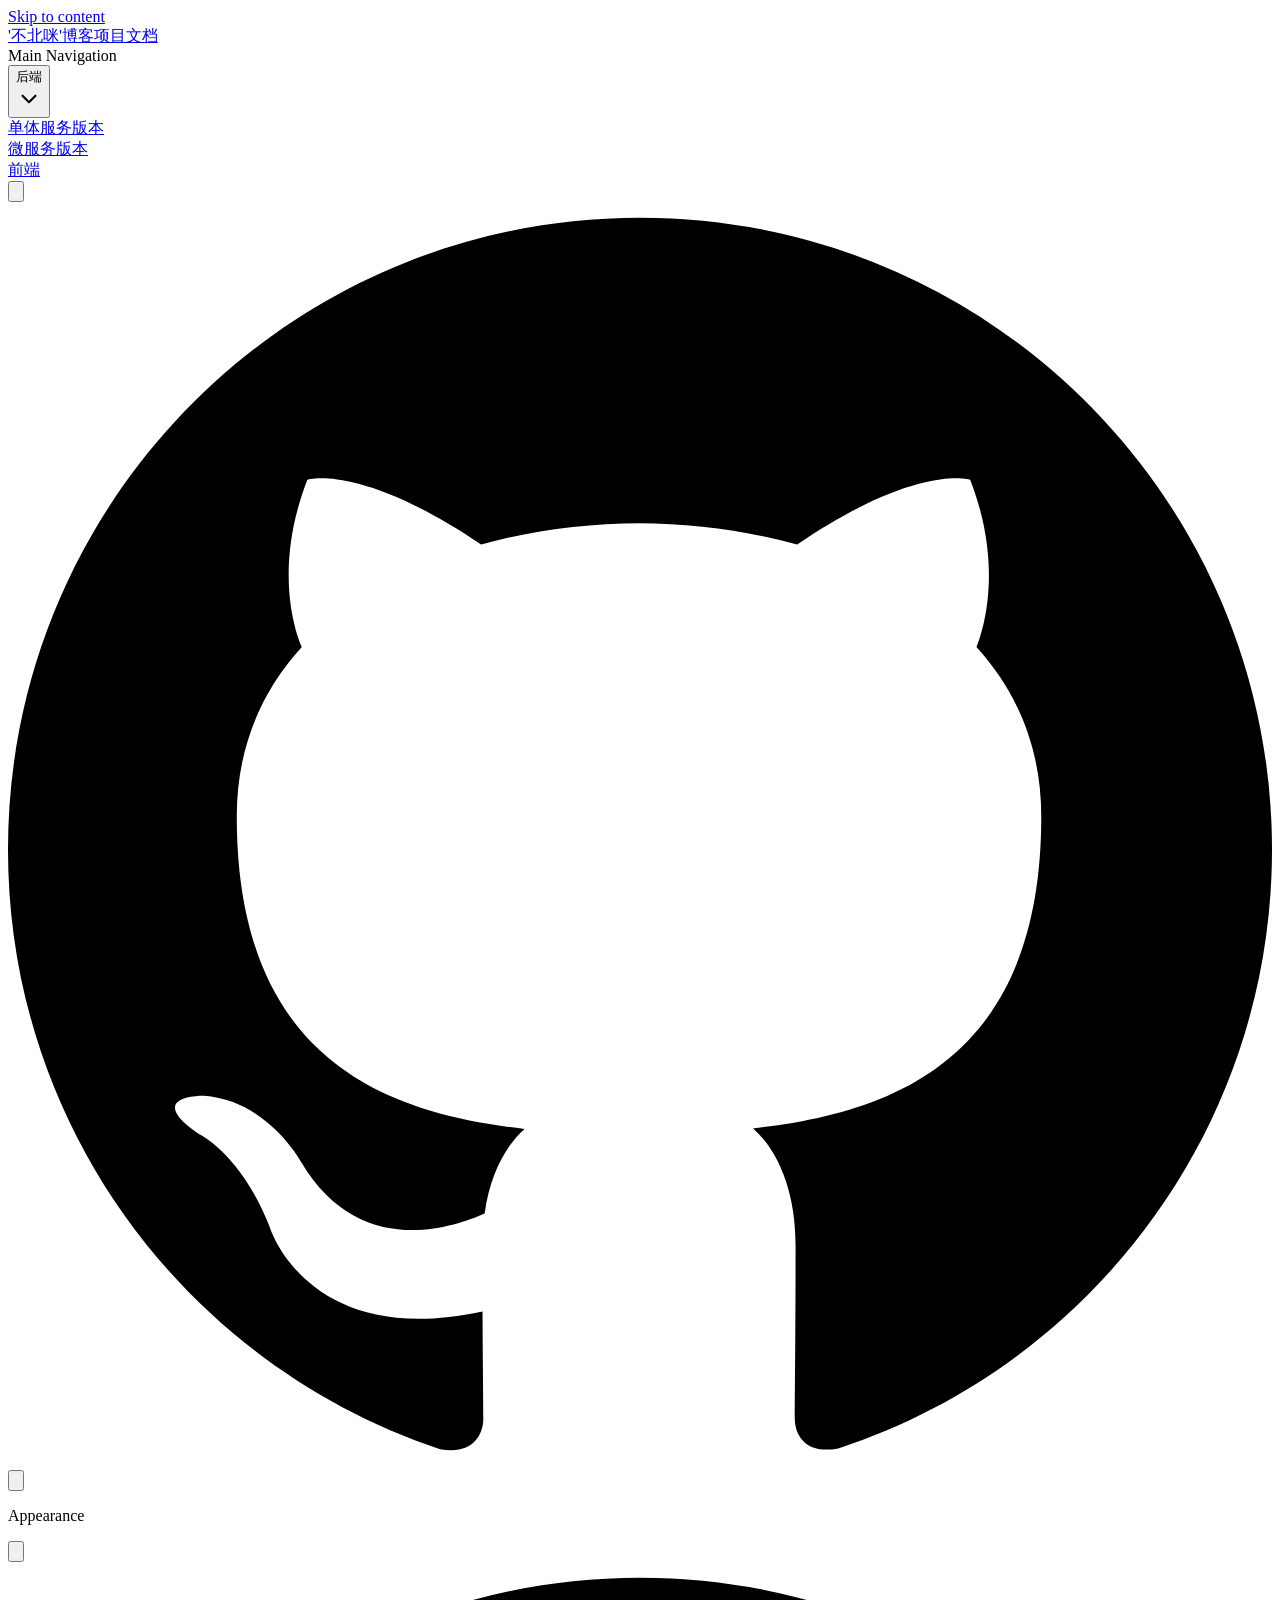
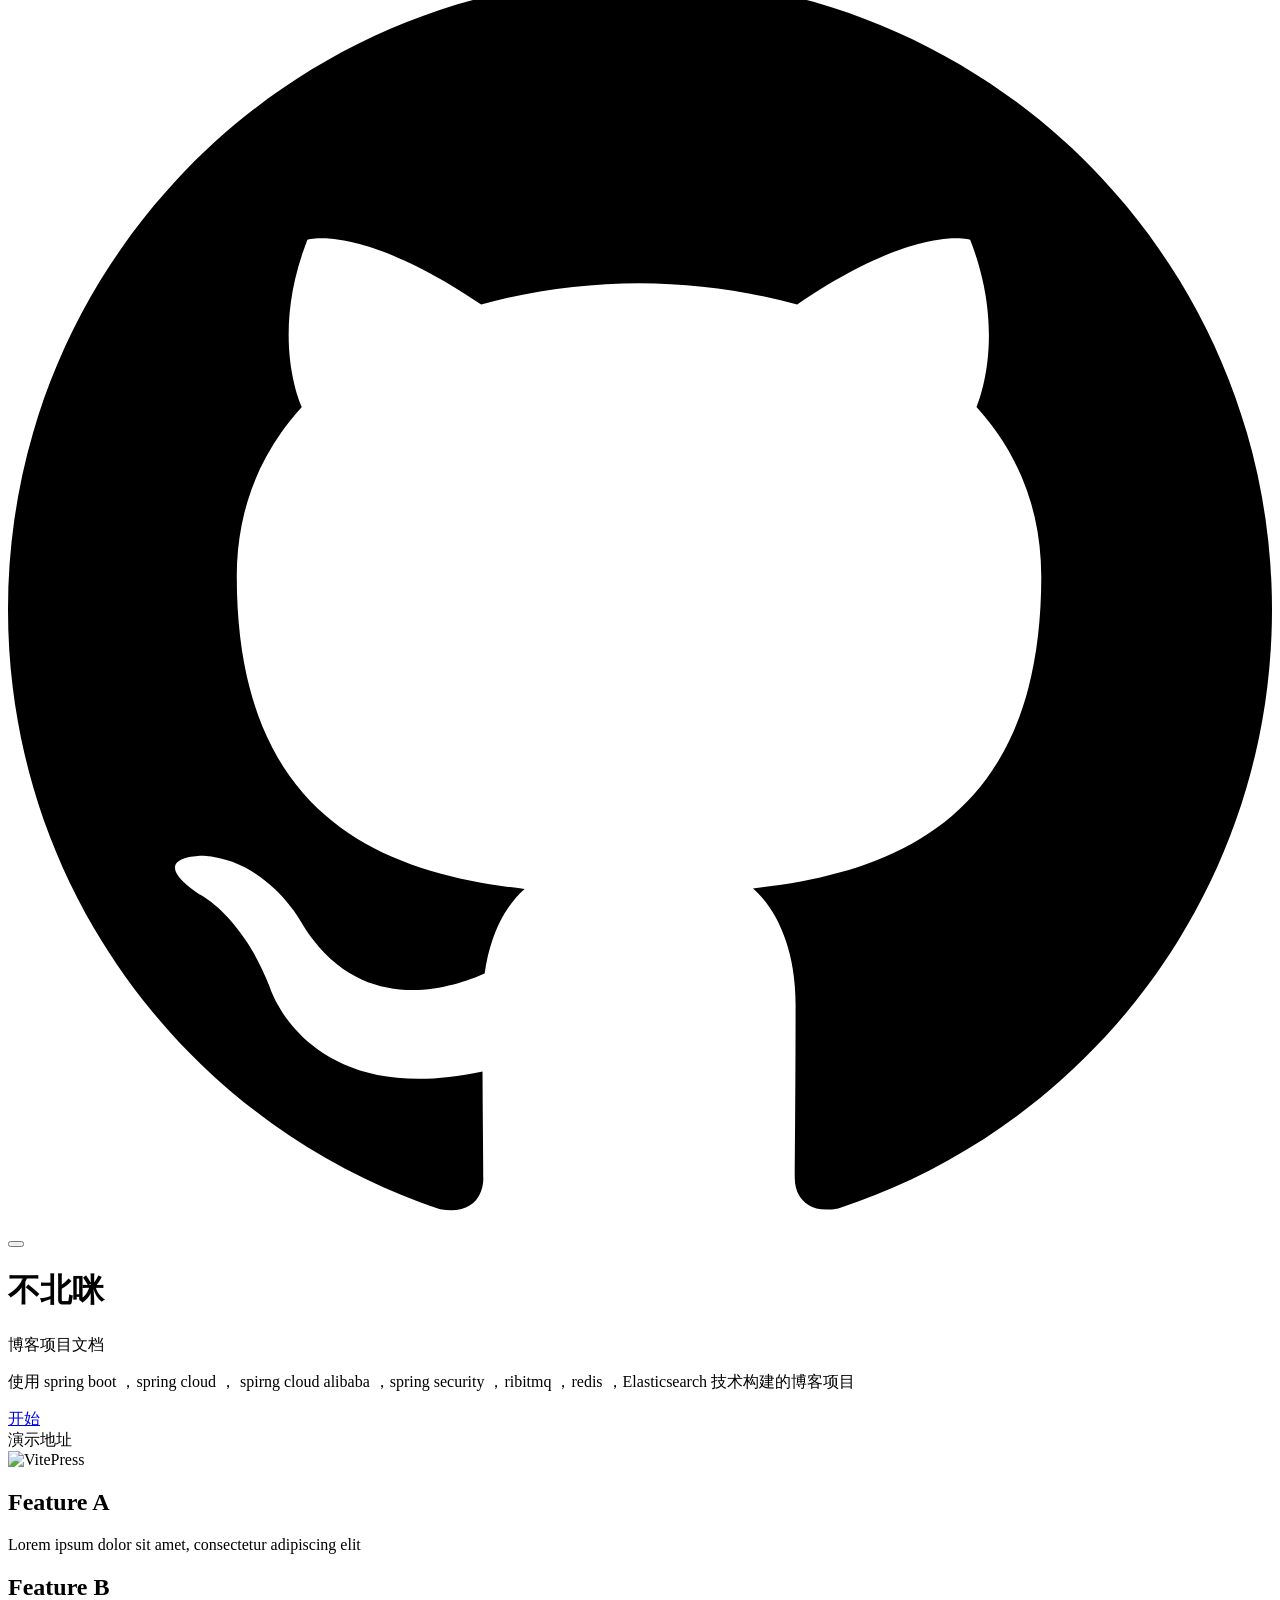
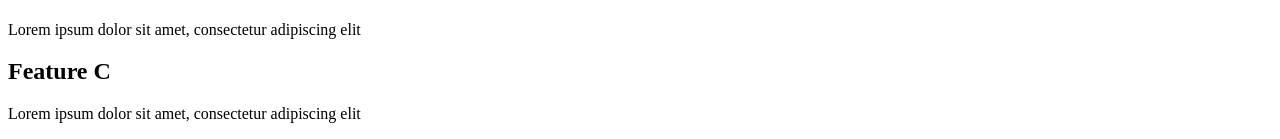
==== commit 63db2454: "feat: 添加代码解读文档" ====
--- a/index.html
+++ b/index.html
@@ -5,20 +5,20 @@
     <meta name="viewport" content="width=device-width,initial-scale=1">
     <title>'不北咪'博客项目文档</title>
     <meta name="description" content="博客项目搭建文档">
-    <meta name="generator" content="VitePress v1.0.0-rc.36">
-    <link rel="preload stylesheet" href="/blog-docs/assets/style.a6jmXc6x.css" as="style">
+    <meta name="generator" content="VitePress v1.0.0-rc.40">
+    <link rel="preload stylesheet" href="/blog-docs/assets/style.oUMNwz2-.css" as="style">
     
-    <script type="module" src="/blog-docs/assets/app.hf0Npxvr.js"></script>
+    <script type="module" src="/blog-docs/assets/app.Y9h9DBiD.js"></script>
     <link rel="preload" href="/blog-docs/assets/inter-roman-latin.bvIUbFQP.woff2" as="font" type="font/woff2" crossorigin="">
-    <link rel="modulepreload" href="/blog-docs/assets/chunks/framework.vtOnspqQ.js">
-    <link rel="modulepreload" href="/blog-docs/assets/chunks/theme.ztvDdVfg.js">
-    <link rel="modulepreload" href="/blog-docs/assets/index.md.baa2g_9x.lean.js">
+    <link rel="modulepreload" href="/blog-docs/assets/chunks/framework.F9sIuWOu.js">
+    <link rel="modulepreload" href="/blog-docs/assets/chunks/theme._GM2qE90.js">
+    <link rel="modulepreload" href="/blog-docs/assets/index.md.9MRLSP-2.lean.js">
     <script id="check-dark-mode">(()=>{const e=localStorage.getItem("vitepress-theme-appearance")||"auto",a=window.matchMedia("(prefers-color-scheme: dark)").matches;(!e||e==="auto"?a:e==="dark")&&document.documentElement.classList.add("dark")})();</script>
     <script id="check-mac-os">document.documentElement.classList.toggle("mac",/Mac|iPhone|iPod|iPad/i.test(navigator.platform));</script>
   </head>
   <body>
-    <div id="app"><div class="Layout" data-v-5a346dfe><!--[--><!--]--><!--[--><span tabindex="-1" data-v-0f60ec36></span><a href="#VPContent" class="VPSkipLink visually-hidden" data-v-0f60ec36> Skip to content </a><!--]--><!----><header class="VPNav" data-v-5a346dfe data-v-ae24b3ad><div class="VPNavBar top" data-v-ae24b3ad data-v-19c990f1><div class="wrapper" data-v-19c990f1><div class="container" data-v-19c990f1><div class="title" data-v-19c990f1><div class="VPNavBarTitle" data-v-19c990f1 data-v-8460f0a8><a class="title" href="/blog-docs/" data-v-8460f0a8><!--[--><!--]--><!----><!--[-->&#39;不北咪&#39;博客项目文档<!--]--><!--[--><!--]--></a></div></div><div class="content" data-v-19c990f1><div class="content-body" data-v-19c990f1><!--[--><!--]--><div class="VPNavBarSearch search" data-v-19c990f1><!----></div><nav aria-labelledby="main-nav-aria-label" class="VPNavBarMenu menu" data-v-19c990f1 data-v-7f418b0f><span id="main-nav-aria-label" class="visually-hidden" data-v-7f418b0f>Main Navigation</span><!--[--><!--[--><div class="VPFlyout VPNavBarMenuGroup" data-v-7f418b0f data-v-9c007e85><button type="button" class="button" aria-haspopup="true" aria-expanded="false" data-v-9c007e85><span class="text" data-v-9c007e85><!----><span data-v-9c007e85>后端</span><svg xmlns="http://www.w3.org/2000/svg" aria-hidden="true" focusable="false" viewbox="0 0 24 24" class="text-icon" data-v-9c007e85><path d="M12,16c-0.3,0-0.5-0.1-0.7-0.3l-6-6c-0.4-0.4-0.4-1,0-1.4s1-0.4,1.4,0l5.3,5.3l5.3-5.3c0.4-0.4,1-0.4,1.4,0s0.4,1,0,1.4l-6,6C12.5,15.9,12.3,16,12,16z"></path></svg></span></button><div class="menu" data-v-9c007e85><div class="VPMenu" data-v-9c007e85 data-v-e7ea1737><div class="items" data-v-e7ea1737><!--[--><!--[--><div class="VPMenuLink" data-v-e7ea1737 data-v-43f1e123><a class="VPLink link" href="/blog-docs/blog-server/boot/" data-v-43f1e123><!--[-->单体服务版本<!--]--></a></div><!--]--><!--[--><div class="VPMenuLink" data-v-e7ea1737 data-v-43f1e123><a class="VPLink link" href="/blog-docs/blog-server/cloud/" data-v-43f1e123><!--[-->微服务版本<!--]--></a></div><!--]--><!--]--></div><!--[--><!--]--></div></div></div><!--]--><!--[--><a class="VPLink link VPNavBarMenuLink" href="/blog-docs/blog-vue/" tabindex="0" data-v-7f418b0f data-v-42ef59de><!--[--><span data-v-42ef59de>前端</span><!--]--></a><!--]--><!--]--></nav><!----><div class="VPNavBarAppearance appearance" data-v-19c990f1 data-v-e6aabb21><button class="VPSwitch VPSwitchAppearance" type="button" role="switch" title="Switch to dark theme" aria-checked="false" data-v-e6aabb21 data-v-1736f215 data-v-b1685198><span class="check" data-v-b1685198><span class="icon" data-v-b1685198><!--[--><svg xmlns="http://www.w3.org/2000/svg" aria-hidden="true" focusable="false" viewbox="0 0 24 24" class="sun" data-v-1736f215><path d="M12,18c-3.3,0-6-2.7-6-6s2.7-6,6-6s6,2.7,6,6S15.3,18,12,18zM12,8c-2.2,0-4,1.8-4,4c0,2.2,1.8,4,4,4c2.2,0,4-1.8,4-4C16,9.8,14.2,8,12,8z"></path><path d="M12,4c-0.6,0-1-0.4-1-1V1c0-0.6,0.4-1,1-1s1,0.4,1,1v2C13,3.6,12.6,4,12,4z"></path><path d="M12,24c-0.6,0-1-0.4-1-1v-2c0-0.6,0.4-1,1-1s1,0.4,1,1v2C13,23.6,12.6,24,12,24z"></path><path d="M5.6,6.6c-0.3,0-0.5-0.1-0.7-0.3L3.5,4.9c-0.4-0.4-0.4-1,0-1.4s1-0.4,1.4,0l1.4,1.4c0.4,0.4,0.4,1,0,1.4C6.2,6.5,5.9,6.6,5.6,6.6z"></path><path d="M19.8,20.8c-0.3,0-0.5-0.1-0.7-0.3l-1.4-1.4c-0.4-0.4-0.4-1,0-1.4s1-0.4,1.4,0l1.4,1.4c0.4,0.4,0.4,1,0,1.4C20.3,20.7,20,20.8,19.8,20.8z"></path><path d="M3,13H1c-0.6,0-1-0.4-1-1s0.4-1,1-1h2c0.6,0,1,0.4,1,1S3.6,13,3,13z"></path><path d="M23,13h-2c-0.6,0-1-0.4-1-1s0.4-1,1-1h2c0.6,0,1,0.4,1,1S23.6,13,23,13z"></path><path d="M4.2,20.8c-0.3,0-0.5-0.1-0.7-0.3c-0.4-0.4-0.4-1,0-1.4l1.4-1.4c0.4-0.4,1-0.4,1.4,0s0.4,1,0,1.4l-1.4,1.4C4.7,20.7,4.5,20.8,4.2,20.8z"></path><path d="M18.4,6.6c-0.3,0-0.5-0.1-0.7-0.3c-0.4-0.4-0.4-1,0-1.4l1.4-1.4c0.4-0.4,1-0.4,1.4,0s0.4,1,0,1.4l-1.4,1.4C18.9,6.5,18.6,6.6,18.4,6.6z"></path></svg><svg xmlns="http://www.w3.org/2000/svg" aria-hidden="true" focusable="false" viewbox="0 0 24 24" class="moon" data-v-1736f215><path d="M12.1,22c-0.3,0-0.6,0-0.9,0c-5.5-0.5-9.5-5.4-9-10.9c0.4-4.8,4.2-8.6,9-9c0.4,0,0.8,0.2,1,0.5c0.2,0.3,0.2,0.8-0.1,1.1c-2,2.7-1.4,6.4,1.3,8.4c2.1,1.6,5,1.6,7.1,0c0.3-0.2,0.7-0.3,1.1-0.1c0.3,0.2,0.5,0.6,0.5,1c-0.2,2.7-1.5,5.1-3.6,6.8C16.6,21.2,14.4,22,12.1,22zM9.3,4.4c-2.9,1-5,3.6-5.2,6.8c-0.4,4.4,2.8,8.3,7.2,8.7c2.1,0.2,4.2-0.4,5.8-1.8c1.1-0.9,1.9-2.1,2.4-3.4c-2.5,0.9-5.3,0.5-7.5-1.1C9.2,11.4,8.1,7.7,9.3,4.4z"></path></svg><!--]--></span></span></button></div><div class="VPSocialLinks VPNavBarSocialLinks social-links" data-v-19c990f1 data-v-0394ad82 data-v-7bc22406><!--[--><a class="VPSocialLink no-icon" href="https://github.com/vuejs/vitepress" aria-label="github" target="_blank" rel="noopener" data-v-7bc22406 data-v-f80f8133><svg role="img" viewBox="0 0 24 24" xmlns="http://www.w3.org/2000/svg"><title>GitHub</title><path d="M12 .297c-6.63 0-12 5.373-12 12 0 5.303 3.438 9.8 8.205 11.385.6.113.82-.258.82-.577 0-.285-.01-1.04-.015-2.04-3.338.724-4.042-1.61-4.042-1.61C4.422 18.07 3.633 17.7 3.633 17.7c-1.087-.744.084-.729.084-.729 1.205.084 1.838 1.236 1.838 1.236 1.07 1.835 2.809 1.305 3.495.998.108-.776.417-1.305.76-1.605-2.665-.3-5.466-1.332-5.466-5.93 0-1.31.465-2.38 1.235-3.22-.135-.303-.54-1.523.105-3.176 0 0 1.005-.322 3.3 1.23.96-.267 1.98-.399 3-.405 1.02.006 2.04.138 3 .405 2.28-1.552 3.285-1.23 3.285-1.23.645 1.653.24 2.873.12 3.176.765.84 1.23 1.91 1.23 3.22 0 4.61-2.805 5.625-5.475 5.92.42.36.81 1.096.81 2.22 0 1.606-.015 2.896-.015 3.286 0 .315.21.69.825.57C20.565 22.092 24 17.592 24 12.297c0-6.627-5.373-12-12-12"/></svg></a><!--]--></div><div class="VPFlyout VPNavBarExtra extra" data-v-19c990f1 data-v-d0bd9dde data-v-9c007e85><button type="button" class="button" aria-haspopup="true" aria-expanded="false" aria-label="extra navigation" data-v-9c007e85><svg xmlns="http://www.w3.org/2000/svg" aria-hidden="true" focusable="false" viewbox="0 0 24 24" class="icon" data-v-9c007e85><circle cx="12" cy="12" r="2"></circle><circle cx="19" cy="12" r="2"></circle><circle cx="5" cy="12" r="2"></circle></svg></button><div class="menu" data-v-9c007e85><div class="VPMenu" data-v-9c007e85 data-v-e7ea1737><!----><!--[--><!--[--><!----><div class="group" data-v-d0bd9dde><div class="item appearance" data-v-d0bd9dde><p class="label" data-v-d0bd9dde>Appearance</p><div class="appearance-action" data-v-d0bd9dde><button class="VPSwitch VPSwitchAppearance" type="button" role="switch" title="Switch to dark theme" aria-checked="false" data-v-d0bd9dde data-v-1736f215 data-v-b1685198><span class="check" data-v-b1685198><span class="icon" data-v-b1685198><!--[--><svg xmlns="http://www.w3.org/2000/svg" aria-hidden="true" focusable="false" viewbox="0 0 24 24" class="sun" data-v-1736f215><path d="M12,18c-3.3,0-6-2.7-6-6s2.7-6,6-6s6,2.7,6,6S15.3,18,12,18zM12,8c-2.2,0-4,1.8-4,4c0,2.2,1.8,4,4,4c2.2,0,4-1.8,4-4C16,9.8,14.2,8,12,8z"></path><path d="M12,4c-0.6,0-1-0.4-1-1V1c0-0.6,0.4-1,1-1s1,0.4,1,1v2C13,3.6,12.6,4,12,4z"></path><path d="M12,24c-0.6,0-1-0.4-1-1v-2c0-0.6,0.4-1,1-1s1,0.4,1,1v2C13,23.6,12.6,24,12,24z"></path><path d="M5.6,6.6c-0.3,0-0.5-0.1-0.7-0.3L3.5,4.9c-0.4-0.4-0.4-1,0-1.4s1-0.4,1.4,0l1.4,1.4c0.4,0.4,0.4,1,0,1.4C6.2,6.5,5.9,6.6,5.6,6.6z"></path><path d="M19.8,20.8c-0.3,0-0.5-0.1-0.7-0.3l-1.4-1.4c-0.4-0.4-0.4-1,0-1.4s1-0.4,1.4,0l1.4,1.4c0.4,0.4,0.4,1,0,1.4C20.3,20.7,20,20.8,19.8,20.8z"></path><path d="M3,13H1c-0.6,0-1-0.4-1-1s0.4-1,1-1h2c0.6,0,1,0.4,1,1S3.6,13,3,13z"></path><path d="M23,13h-2c-0.6,0-1-0.4-1-1s0.4-1,1-1h2c0.6,0,1,0.4,1,1S23.6,13,23,13z"></path><path d="M4.2,20.8c-0.3,0-0.5-0.1-0.7-0.3c-0.4-0.4-0.4-1,0-1.4l1.4-1.4c0.4-0.4,1-0.4,1.4,0s0.4,1,0,1.4l-1.4,1.4C4.7,20.7,4.5,20.8,4.2,20.8z"></path><path d="M18.4,6.6c-0.3,0-0.5-0.1-0.7-0.3c-0.4-0.4-0.4-1,0-1.4l1.4-1.4c0.4-0.4,1-0.4,1.4,0s0.4,1,0,1.4l-1.4,1.4C18.9,6.5,18.6,6.6,18.4,6.6z"></path></svg><svg xmlns="http://www.w3.org/2000/svg" aria-hidden="true" focusable="false" viewbox="0 0 24 24" class="moon" data-v-1736f215><path d="M12.1,22c-0.3,0-0.6,0-0.9,0c-5.5-0.5-9.5-5.4-9-10.9c0.4-4.8,4.2-8.6,9-9c0.4,0,0.8,0.2,1,0.5c0.2,0.3,0.2,0.8-0.1,1.1c-2,2.7-1.4,6.4,1.3,8.4c2.1,1.6,5,1.6,7.1,0c0.3-0.2,0.7-0.3,1.1-0.1c0.3,0.2,0.5,0.6,0.5,1c-0.2,2.7-1.5,5.1-3.6,6.8C16.6,21.2,14.4,22,12.1,22zM9.3,4.4c-2.9,1-5,3.6-5.2,6.8c-0.4,4.4,2.8,8.3,7.2,8.7c2.1,0.2,4.2-0.4,5.8-1.8c1.1-0.9,1.9-2.1,2.4-3.4c-2.5,0.9-5.3,0.5-7.5-1.1C9.2,11.4,8.1,7.7,9.3,4.4z"></path></svg><!--]--></span></span></button></div></div></div><div class="group" data-v-d0bd9dde><div class="item social-links" data-v-d0bd9dde><div class="VPSocialLinks social-links-list" data-v-d0bd9dde data-v-7bc22406><!--[--><a class="VPSocialLink no-icon" href="https://github.com/vuejs/vitepress" aria-label="github" target="_blank" rel="noopener" data-v-7bc22406 data-v-f80f8133><svg role="img" viewBox="0 0 24 24" xmlns="http://www.w3.org/2000/svg"><title>GitHub</title><path d="M12 .297c-6.63 0-12 5.373-12 12 0 5.303 3.438 9.8 8.205 11.385.6.113.82-.258.82-.577 0-.285-.01-1.04-.015-2.04-3.338.724-4.042-1.61-4.042-1.61C4.422 18.07 3.633 17.7 3.633 17.7c-1.087-.744.084-.729.084-.729 1.205.084 1.838 1.236 1.838 1.236 1.07 1.835 2.809 1.305 3.495.998.108-.776.417-1.305.76-1.605-2.665-.3-5.466-1.332-5.466-5.93 0-1.31.465-2.38 1.235-3.22-.135-.303-.54-1.523.105-3.176 0 0 1.005-.322 3.3 1.23.96-.267 1.98-.399 3-.405 1.02.006 2.04.138 3 .405 2.28-1.552 3.285-1.23 3.285-1.23.645 1.653.24 2.873.12 3.176.765.84 1.23 1.91 1.23 3.22 0 4.61-2.805 5.625-5.475 5.92.42.36.81 1.096.81 2.22 0 1.606-.015 2.896-.015 3.286 0 .315.21.69.825.57C20.565 22.092 24 17.592 24 12.297c0-6.627-5.373-12-12-12"/></svg></a><!--]--></div></div></div><!--]--><!--]--></div></div></div><!--[--><!--]--><button type="button" class="VPNavBarHamburger hamburger" aria-label="mobile navigation" aria-expanded="false" aria-controls="VPNavScreen" data-v-19c990f1 data-v-e5dd9c1c><span class="container" data-v-e5dd9c1c><span class="top" data-v-e5dd9c1c></span><span class="middle" data-v-e5dd9c1c></span><span class="bottom" data-v-e5dd9c1c></span></span></button></div></div></div></div><div class="divider" data-v-19c990f1><div class="divider-line" data-v-19c990f1></div></div></div><!----></header><!----><!----><div class="VPContent is-home" id="VPContent" data-v-5a346dfe data-v-669faec9><div class="VPHome" data-v-669faec9 data-v-d82743a8><!--[--><!--]--><div class="VPHero VPHomeHero" data-v-d82743a8 data-v-da5d1713><div class="container" data-v-da5d1713><div class="main" data-v-da5d1713><!--[--><h1 class="name" data-v-da5d1713><span class="clip" data-v-da5d1713>不北咪</span></h1><p class="text" data-v-da5d1713>博客项目文档</p><p class="tagline" data-v-da5d1713>使用 spring boot ，spring cloud ， spirng cloud alibaba ，spring security ，ribitmq ，redis ，Elasticsearch 技术构建的博客项目</p><!--]--><div class="actions" data-v-da5d1713><!--[--><div class="action" data-v-da5d1713><a class="VPButton medium brand" href="/blog-docs/start" data-v-da5d1713 data-v-c1c5efc1>开始</a></div><div class="action" data-v-da5d1713><a class="VPButton medium alt" data-v-da5d1713 data-v-c1c5efc1>演示地址</a></div><!--]--></div></div><!----></div></div><!--[--><!--]--><!--[--><!--]--><div class="VPFeatures VPHomeFeatures" data-v-d82743a8 data-v-a6181336><div class="container" data-v-a6181336><div class="items" data-v-a6181336><!--[--><div class="grid-3 item" data-v-a6181336><div class="VPLink no-icon VPFeature" data-v-a6181336 data-v-33204567><!--[--><article class="box" data-v-33204567><!----><h2 class="title" data-v-33204567>Feature A</h2><p class="details" data-v-33204567>Lorem ipsum dolor sit amet, consectetur adipiscing elit</p><!----></article><!--]--></div></div><div class="grid-3 item" data-v-a6181336><div class="VPLink no-icon VPFeature" data-v-a6181336 data-v-33204567><!--[--><article class="box" data-v-33204567><!----><h2 class="title" data-v-33204567>Feature B</h2><p class="details" data-v-33204567>Lorem ipsum dolor sit amet, consectetur adipiscing elit</p><!----></article><!--]--></div></div><div class="grid-3 item" data-v-a6181336><div class="VPLink no-icon VPFeature" data-v-a6181336 data-v-33204567><!--[--><article class="box" data-v-33204567><!----><h2 class="title" data-v-33204567>Feature C</h2><p class="details" data-v-33204567>Lorem ipsum dolor sit amet, consectetur adipiscing elit</p><!----></article><!--]--></div></div><!--]--></div></div></div><!--[--><!--]--><div style="position:relative;" data-v-d82743a8><div></div></div></div></div><!----><!--[--><!--]--></div></div>
-    <script>window.__VP_HASH_MAP__=JSON.parse("{\"blog-server_cloud_start.md\":\"6U31yxyG\",\"start.md\":\"SO7gIkK5\",\"blog-vue_index.md\":\"Dp8p7vNm\",\"blog-server_cloud_index.md\":\"a6SBzS7E\",\"blog-server_boot_start.md\":\"RJy7wS1L\",\"index.md\":\"baa2g_9x\",\"blog-server_boot_index.md\":\"G4SZ0yKM\"}");window.__VP_SITE_DATA__=JSON.parse("{\"lang\":\"zh-CN\",\"dir\":\"ltr\",\"title\":\"'不北咪'博客项目文档\",\"description\":\"博客项目搭建文档\",\"base\":\"/blog-docs/\",\"head\":[],\"router\":{\"prefetchLinks\":true},\"appearance\":true,\"themeConfig\":{\"nav\":[{\"text\":\"后端\",\"items\":[{\"text\":\"单体服务版本\",\"link\":\"/blog-server/boot/\"},{\"text\":\"微服务版本\",\"link\":\"/blog-server/cloud/\"}]},{\"text\":\"前端\",\"link\":\"/blog-vue/\"}],\"sidebar\":{\"/\":[{\"text\":\"指引\",\"collapsed\":false,\"items\":[{\"text\":\"开始\",\"link\":\"/start\"}]}],\"/blog-server/boot/\":[{\"text\":\"指引\",\"collapsed\":false,\"items\":[{\"text\":\"介绍\",\"link\":\"/blog-server/boot/\"},{\"text\":\"开始\",\"link\":\"/blog-server/boot/start\"}]}],\"/blog-server/cloud/\":[{\"text\":\"指引\",\"collapsed\":false,\"items\":[{\"text\":\"介绍\",\"link\":\"/blog-server/cloud/\"},{\"text\":\"开始\",\"link\":\"/blog-server/cloud/start\"}]}],\"/blog-vue/\":[{\"text\":\"指引\",\"collapsed\":false,\"items\":[{\"text\":\"介绍\",\"link\":\"/blog-vue/\"},{\"text\":\"开始\",\"link\":\"/blog-vue/start\"}]}]},\"socialLinks\":[{\"icon\":\"github\",\"link\":\"https://github.com/vuejs/vitepress\"}],\"outline\":{\"label\":\"页面导航\"},\"editLink\":{\"pattern\":\"https://github.com/roukaixin/blog-docs/tree/main/src/:path\",\"text\":\"在 GitHub 上编辑此页面\"},\"lastUpdated\":{\"text\":\"最后更新于 \",\"formatOptions\":{\"year\":\"numeric\",\"month\":\"numeric\",\"day\":\"numeric\",\"hour\":\"numeric\",\"minute\":\"numeric\",\"second\":\"numeric\"}},\"docFooter\":{\"prev\":\"上一页\",\"next\":\"下一页\"}},\"locales\":{},\"scrollOffset\":134,\"cleanUrls\":true}");</script>
+    <div id="app"><div class="Layout" data-v-5a346dfe><!--[--><!--]--><!--[--><span tabindex="-1" data-v-0f60ec36></span><a href="#VPContent" class="VPSkipLink visually-hidden" data-v-0f60ec36> Skip to content </a><!--]--><!----><header class="VPNav" data-v-5a346dfe data-v-ae24b3ad><div class="VPNavBar top" data-v-ae24b3ad data-v-19c990f1><div class="wrapper" data-v-19c990f1><div class="container" data-v-19c990f1><div class="title" data-v-19c990f1><div class="VPNavBarTitle" data-v-19c990f1 data-v-8460f0a8><a class="title" href="/blog-docs/" data-v-8460f0a8><!--[--><!--]--><!----><!--[-->&#39;不北咪&#39;博客项目文档<!--]--><!--[--><!--]--></a></div></div><div class="content" data-v-19c990f1><div class="content-body" data-v-19c990f1><!--[--><!--]--><div class="VPNavBarSearch search" data-v-19c990f1><!----></div><nav aria-labelledby="main-nav-aria-label" class="VPNavBarMenu menu" data-v-19c990f1 data-v-7f418b0f><span id="main-nav-aria-label" class="visually-hidden" data-v-7f418b0f>Main Navigation</span><!--[--><!--[--><div class="VPFlyout VPNavBarMenuGroup" data-v-7f418b0f data-v-9c007e85><button type="button" class="button" aria-haspopup="true" aria-expanded="false" data-v-9c007e85><span class="text" data-v-9c007e85><!----><span data-v-9c007e85>后端</span><svg xmlns="http://www.w3.org/2000/svg" aria-hidden="true" focusable="false" viewbox="0 0 24 24" class="text-icon" data-v-9c007e85><path d="M12,16c-0.3,0-0.5-0.1-0.7-0.3l-6-6c-0.4-0.4-0.4-1,0-1.4s1-0.4,1.4,0l5.3,5.3l5.3-5.3c0.4-0.4,1-0.4,1.4,0s0.4,1,0,1.4l-6,6C12.5,15.9,12.3,16,12,16z"></path></svg></span></button><div class="menu" data-v-9c007e85><div class="VPMenu" data-v-9c007e85 data-v-e7ea1737><div class="items" data-v-e7ea1737><!--[--><!--[--><div class="VPMenuLink" data-v-e7ea1737 data-v-43f1e123><a class="VPLink link" href="/blog-docs/blog-server/boot/" data-v-43f1e123><!--[-->单体服务版本<!--]--></a></div><!--]--><!--[--><div class="VPMenuLink" data-v-e7ea1737 data-v-43f1e123><a class="VPLink link" href="/blog-docs/blog-server/cloud/" data-v-43f1e123><!--[-->微服务版本<!--]--></a></div><!--]--><!--]--></div><!--[--><!--]--></div></div></div><!--]--><!--[--><a class="VPLink link VPNavBarMenuLink" href="/blog-docs/blog-vue/" tabindex="0" data-v-7f418b0f data-v-42ef59de><!--[--><span data-v-42ef59de>前端</span><!--]--></a><!--]--><!--]--></nav><!----><div class="VPNavBarAppearance appearance" data-v-19c990f1 data-v-e6aabb21><button class="VPSwitch VPSwitchAppearance" type="button" role="switch" title="Switch to dark theme" aria-checked="false" data-v-e6aabb21 data-v-1736f215 data-v-b1685198><span class="check" data-v-b1685198><span class="icon" data-v-b1685198><!--[--><svg xmlns="http://www.w3.org/2000/svg" aria-hidden="true" focusable="false" viewbox="0 0 24 24" class="sun" data-v-1736f215><path d="M12,18c-3.3,0-6-2.7-6-6s2.7-6,6-6s6,2.7,6,6S15.3,18,12,18zM12,8c-2.2,0-4,1.8-4,4c0,2.2,1.8,4,4,4c2.2,0,4-1.8,4-4C16,9.8,14.2,8,12,8z"></path><path d="M12,4c-0.6,0-1-0.4-1-1V1c0-0.6,0.4-1,1-1s1,0.4,1,1v2C13,3.6,12.6,4,12,4z"></path><path d="M12,24c-0.6,0-1-0.4-1-1v-2c0-0.6,0.4-1,1-1s1,0.4,1,1v2C13,23.6,12.6,24,12,24z"></path><path d="M5.6,6.6c-0.3,0-0.5-0.1-0.7-0.3L3.5,4.9c-0.4-0.4-0.4-1,0-1.4s1-0.4,1.4,0l1.4,1.4c0.4,0.4,0.4,1,0,1.4C6.2,6.5,5.9,6.6,5.6,6.6z"></path><path d="M19.8,20.8c-0.3,0-0.5-0.1-0.7-0.3l-1.4-1.4c-0.4-0.4-0.4-1,0-1.4s1-0.4,1.4,0l1.4,1.4c0.4,0.4,0.4,1,0,1.4C20.3,20.7,20,20.8,19.8,20.8z"></path><path d="M3,13H1c-0.6,0-1-0.4-1-1s0.4-1,1-1h2c0.6,0,1,0.4,1,1S3.6,13,3,13z"></path><path d="M23,13h-2c-0.6,0-1-0.4-1-1s0.4-1,1-1h2c0.6,0,1,0.4,1,1S23.6,13,23,13z"></path><path d="M4.2,20.8c-0.3,0-0.5-0.1-0.7-0.3c-0.4-0.4-0.4-1,0-1.4l1.4-1.4c0.4-0.4,1-0.4,1.4,0s0.4,1,0,1.4l-1.4,1.4C4.7,20.7,4.5,20.8,4.2,20.8z"></path><path d="M18.4,6.6c-0.3,0-0.5-0.1-0.7-0.3c-0.4-0.4-0.4-1,0-1.4l1.4-1.4c0.4-0.4,1-0.4,1.4,0s0.4,1,0,1.4l-1.4,1.4C18.9,6.5,18.6,6.6,18.4,6.6z"></path></svg><svg xmlns="http://www.w3.org/2000/svg" aria-hidden="true" focusable="false" viewbox="0 0 24 24" class="moon" data-v-1736f215><path d="M12.1,22c-0.3,0-0.6,0-0.9,0c-5.5-0.5-9.5-5.4-9-10.9c0.4-4.8,4.2-8.6,9-9c0.4,0,0.8,0.2,1,0.5c0.2,0.3,0.2,0.8-0.1,1.1c-2,2.7-1.4,6.4,1.3,8.4c2.1,1.6,5,1.6,7.1,0c0.3-0.2,0.7-0.3,1.1-0.1c0.3,0.2,0.5,0.6,0.5,1c-0.2,2.7-1.5,5.1-3.6,6.8C16.6,21.2,14.4,22,12.1,22zM9.3,4.4c-2.9,1-5,3.6-5.2,6.8c-0.4,4.4,2.8,8.3,7.2,8.7c2.1,0.2,4.2-0.4,5.8-1.8c1.1-0.9,1.9-2.1,2.4-3.4c-2.5,0.9-5.3,0.5-7.5-1.1C9.2,11.4,8.1,7.7,9.3,4.4z"></path></svg><!--]--></span></span></button></div><div class="VPSocialLinks VPNavBarSocialLinks social-links" data-v-19c990f1 data-v-0394ad82 data-v-7bc22406><!--[--><a class="VPSocialLink no-icon" href="https://github.com/vuejs/vitepress" aria-label="github" target="_blank" rel="noopener" data-v-7bc22406 data-v-f80f8133><svg role="img" viewBox="0 0 24 24" xmlns="http://www.w3.org/2000/svg"><title>GitHub</title><path d="M12 .297c-6.63 0-12 5.373-12 12 0 5.303 3.438 9.8 8.205 11.385.6.113.82-.258.82-.577 0-.285-.01-1.04-.015-2.04-3.338.724-4.042-1.61-4.042-1.61C4.422 18.07 3.633 17.7 3.633 17.7c-1.087-.744.084-.729.084-.729 1.205.084 1.838 1.236 1.838 1.236 1.07 1.835 2.809 1.305 3.495.998.108-.776.417-1.305.76-1.605-2.665-.3-5.466-1.332-5.466-5.93 0-1.31.465-2.38 1.235-3.22-.135-.303-.54-1.523.105-3.176 0 0 1.005-.322 3.3 1.23.96-.267 1.98-.399 3-.405 1.02.006 2.04.138 3 .405 2.28-1.552 3.285-1.23 3.285-1.23.645 1.653.24 2.873.12 3.176.765.84 1.23 1.91 1.23 3.22 0 4.61-2.805 5.625-5.475 5.92.42.36.81 1.096.81 2.22 0 1.606-.015 2.896-.015 3.286 0 .315.21.69.825.57C20.565 22.092 24 17.592 24 12.297c0-6.627-5.373-12-12-12"/></svg></a><!--]--></div><div class="VPFlyout VPNavBarExtra extra" data-v-19c990f1 data-v-d0bd9dde data-v-9c007e85><button type="button" class="button" aria-haspopup="true" aria-expanded="false" aria-label="extra navigation" data-v-9c007e85><svg xmlns="http://www.w3.org/2000/svg" aria-hidden="true" focusable="false" viewbox="0 0 24 24" class="icon" data-v-9c007e85><circle cx="12" cy="12" r="2"></circle><circle cx="19" cy="12" r="2"></circle><circle cx="5" cy="12" r="2"></circle></svg></button><div class="menu" data-v-9c007e85><div class="VPMenu" data-v-9c007e85 data-v-e7ea1737><!----><!--[--><!--[--><!----><div class="group" data-v-d0bd9dde><div class="item appearance" data-v-d0bd9dde><p class="label" data-v-d0bd9dde>Appearance</p><div class="appearance-action" data-v-d0bd9dde><button class="VPSwitch VPSwitchAppearance" type="button" role="switch" title="Switch to dark theme" aria-checked="false" data-v-d0bd9dde data-v-1736f215 data-v-b1685198><span class="check" data-v-b1685198><span class="icon" data-v-b1685198><!--[--><svg xmlns="http://www.w3.org/2000/svg" aria-hidden="true" focusable="false" viewbox="0 0 24 24" class="sun" data-v-1736f215><path d="M12,18c-3.3,0-6-2.7-6-6s2.7-6,6-6s6,2.7,6,6S15.3,18,12,18zM12,8c-2.2,0-4,1.8-4,4c0,2.2,1.8,4,4,4c2.2,0,4-1.8,4-4C16,9.8,14.2,8,12,8z"></path><path d="M12,4c-0.6,0-1-0.4-1-1V1c0-0.6,0.4-1,1-1s1,0.4,1,1v2C13,3.6,12.6,4,12,4z"></path><path d="M12,24c-0.6,0-1-0.4-1-1v-2c0-0.6,0.4-1,1-1s1,0.4,1,1v2C13,23.6,12.6,24,12,24z"></path><path d="M5.6,6.6c-0.3,0-0.5-0.1-0.7-0.3L3.5,4.9c-0.4-0.4-0.4-1,0-1.4s1-0.4,1.4,0l1.4,1.4c0.4,0.4,0.4,1,0,1.4C6.2,6.5,5.9,6.6,5.6,6.6z"></path><path d="M19.8,20.8c-0.3,0-0.5-0.1-0.7-0.3l-1.4-1.4c-0.4-0.4-0.4-1,0-1.4s1-0.4,1.4,0l1.4,1.4c0.4,0.4,0.4,1,0,1.4C20.3,20.7,20,20.8,19.8,20.8z"></path><path d="M3,13H1c-0.6,0-1-0.4-1-1s0.4-1,1-1h2c0.6,0,1,0.4,1,1S3.6,13,3,13z"></path><path d="M23,13h-2c-0.6,0-1-0.4-1-1s0.4-1,1-1h2c0.6,0,1,0.4,1,1S23.6,13,23,13z"></path><path d="M4.2,20.8c-0.3,0-0.5-0.1-0.7-0.3c-0.4-0.4-0.4-1,0-1.4l1.4-1.4c0.4-0.4,1-0.4,1.4,0s0.4,1,0,1.4l-1.4,1.4C4.7,20.7,4.5,20.8,4.2,20.8z"></path><path d="M18.4,6.6c-0.3,0-0.5-0.1-0.7-0.3c-0.4-0.4-0.4-1,0-1.4l1.4-1.4c0.4-0.4,1-0.4,1.4,0s0.4,1,0,1.4l-1.4,1.4C18.9,6.5,18.6,6.6,18.4,6.6z"></path></svg><svg xmlns="http://www.w3.org/2000/svg" aria-hidden="true" focusable="false" viewbox="0 0 24 24" class="moon" data-v-1736f215><path d="M12.1,22c-0.3,0-0.6,0-0.9,0c-5.5-0.5-9.5-5.4-9-10.9c0.4-4.8,4.2-8.6,9-9c0.4,0,0.8,0.2,1,0.5c0.2,0.3,0.2,0.8-0.1,1.1c-2,2.7-1.4,6.4,1.3,8.4c2.1,1.6,5,1.6,7.1,0c0.3-0.2,0.7-0.3,1.1-0.1c0.3,0.2,0.5,0.6,0.5,1c-0.2,2.7-1.5,5.1-3.6,6.8C16.6,21.2,14.4,22,12.1,22zM9.3,4.4c-2.9,1-5,3.6-5.2,6.8c-0.4,4.4,2.8,8.3,7.2,8.7c2.1,0.2,4.2-0.4,5.8-1.8c1.1-0.9,1.9-2.1,2.4-3.4c-2.5,0.9-5.3,0.5-7.5-1.1C9.2,11.4,8.1,7.7,9.3,4.4z"></path></svg><!--]--></span></span></button></div></div></div><div class="group" data-v-d0bd9dde><div class="item social-links" data-v-d0bd9dde><div class="VPSocialLinks social-links-list" data-v-d0bd9dde data-v-7bc22406><!--[--><a class="VPSocialLink no-icon" href="https://github.com/vuejs/vitepress" aria-label="github" target="_blank" rel="noopener" data-v-7bc22406 data-v-f80f8133><svg role="img" viewBox="0 0 24 24" xmlns="http://www.w3.org/2000/svg"><title>GitHub</title><path d="M12 .297c-6.63 0-12 5.373-12 12 0 5.303 3.438 9.8 8.205 11.385.6.113.82-.258.82-.577 0-.285-.01-1.04-.015-2.04-3.338.724-4.042-1.61-4.042-1.61C4.422 18.07 3.633 17.7 3.633 17.7c-1.087-.744.084-.729.084-.729 1.205.084 1.838 1.236 1.838 1.236 1.07 1.835 2.809 1.305 3.495.998.108-.776.417-1.305.76-1.605-2.665-.3-5.466-1.332-5.466-5.93 0-1.31.465-2.38 1.235-3.22-.135-.303-.54-1.523.105-3.176 0 0 1.005-.322 3.3 1.23.96-.267 1.98-.399 3-.405 1.02.006 2.04.138 3 .405 2.28-1.552 3.285-1.23 3.285-1.23.645 1.653.24 2.873.12 3.176.765.84 1.23 1.91 1.23 3.22 0 4.61-2.805 5.625-5.475 5.92.42.36.81 1.096.81 2.22 0 1.606-.015 2.896-.015 3.286 0 .315.21.69.825.57C20.565 22.092 24 17.592 24 12.297c0-6.627-5.373-12-12-12"/></svg></a><!--]--></div></div></div><!--]--><!--]--></div></div></div><!--[--><!--]--><button type="button" class="VPNavBarHamburger hamburger" aria-label="mobile navigation" aria-expanded="false" aria-controls="VPNavScreen" data-v-19c990f1 data-v-e5dd9c1c><span class="container" data-v-e5dd9c1c><span class="top" data-v-e5dd9c1c></span><span class="middle" data-v-e5dd9c1c></span><span class="bottom" data-v-e5dd9c1c></span></span></button></div></div></div></div><div class="divider" data-v-19c990f1><div class="divider-line" data-v-19c990f1></div></div></div><!----></header><!----><!----><div class="VPContent is-home" id="VPContent" data-v-5a346dfe data-v-669faec9><div class="VPHome" data-v-669faec9 data-v-d82743a8><!--[--><!--]--><div class="VPHero has-image VPHomeHero" data-v-d82743a8 data-v-da5d1713><div class="container" data-v-da5d1713><div class="main" data-v-da5d1713><!--[--><h1 class="name" data-v-da5d1713><span class="clip" data-v-da5d1713>不北咪</span></h1><p class="text" data-v-da5d1713>博客项目文档</p><p class="tagline" data-v-da5d1713>使用 spring boot ，spring cloud ， spirng cloud alibaba ，spring security ，ribitmq ，redis ，Elasticsearch 技术构建的博客项目</p><!--]--><div class="actions" data-v-da5d1713><!--[--><div class="action" data-v-da5d1713><a class="VPButton medium brand" href="/blog-docs/start" data-v-da5d1713 data-v-c1c5efc1>开始</a></div><div class="action" data-v-da5d1713><a class="VPButton medium alt" data-v-da5d1713 data-v-c1c5efc1>演示地址</a></div><!--]--></div></div><div class="image" data-v-da5d1713><div class="image-container" data-v-da5d1713><div class="image-bg" data-v-da5d1713></div><!--[--><!--[--><img class="VPImage image-src" src="/blog-docs/avatar.jpg" alt="VitePress" data-v-8426fc1a><!--]--><!--]--></div></div></div></div><!--[--><!--]--><!--[--><!--]--><div class="VPFeatures VPHomeFeatures" data-v-d82743a8 data-v-a6181336><div class="container" data-v-a6181336><div class="items" data-v-a6181336><!--[--><div class="grid-3 item" data-v-a6181336><div class="VPLink no-icon VPFeature" data-v-a6181336 data-v-33204567><!--[--><article class="box" data-v-33204567><!----><h2 class="title" data-v-33204567>Feature A</h2><p class="details" data-v-33204567>Lorem ipsum dolor sit amet, consectetur adipiscing elit</p><!----></article><!--]--></div></div><div class="grid-3 item" data-v-a6181336><div class="VPLink no-icon VPFeature" data-v-a6181336 data-v-33204567><!--[--><article class="box" data-v-33204567><!----><h2 class="title" data-v-33204567>Feature B</h2><p class="details" data-v-33204567>Lorem ipsum dolor sit amet, consectetur adipiscing elit</p><!----></article><!--]--></div></div><div class="grid-3 item" data-v-a6181336><div class="VPLink no-icon VPFeature" data-v-a6181336 data-v-33204567><!--[--><article class="box" data-v-33204567><!----><h2 class="title" data-v-33204567>Feature C</h2><p class="details" data-v-33204567>Lorem ipsum dolor sit amet, consectetur adipiscing elit</p><!----></article><!--]--></div></div><!--]--></div></div></div><!--[--><!--]--><div style="position:relative;" data-v-d82743a8><div></div></div></div></div><!----><!--[--><!--]--></div></div>
+    <script>window.__VP_HASH_MAP__=JSON.parse("{\"blog-server_cloud_start.md\":\"59X5ilz-\",\"blog-server_boot_index.md\":\"XRaWTfOo\",\"start.md\":\"UusPKwVx\",\"blog-server_cloud_manual_code_password-encode.md\":\"5Ias5n0Y\",\"blog-vue_index.md\":\"FTpOuLtr\",\"blog-server_cloud_manual_index.md\":\"ZC4bYIMX\",\"blog-server_boot_start.md\":\"kxjPaEl8\",\"index.md\":\"9MRLSP-2\",\"blog-server_cloud_index.md\":\"lZt2EZNv\"}");window.__VP_SITE_DATA__=JSON.parse("{\"lang\":\"zh-CN\",\"dir\":\"ltr\",\"title\":\"'不北咪'博客项目文档\",\"description\":\"博客项目搭建文档\",\"base\":\"/blog-docs/\",\"head\":[],\"router\":{\"prefetchLinks\":true},\"appearance\":true,\"themeConfig\":{\"nav\":[{\"text\":\"后端\",\"items\":[{\"text\":\"单体服务版本\",\"link\":\"/blog-server/boot/\"},{\"text\":\"微服务版本\",\"link\":\"/blog-server/cloud/\"}]},{\"text\":\"前端\",\"link\":\"/blog-vue/\"}],\"sidebar\":{\"/\":[{\"text\":\"指引\",\"collapsed\":false,\"items\":[{\"text\":\"开始\",\"link\":\"/start\"}]}],\"/blog-server/boot/\":[{\"text\":\"指引\",\"collapsed\":false,\"items\":[{\"text\":\"介绍\",\"link\":\"/blog-server/boot/\"},{\"text\":\"开始\",\"link\":\"/blog-server/boot/start\"}]}],\"/blog-server/cloud/\":[{\"text\":\"指引\",\"collapsed\":false,\"items\":[{\"text\":\"介绍\",\"link\":\"/blog-server/cloud/\"},{\"text\":\"开始\",\"link\":\"/blog-server/cloud/start\"}]},{\"text\":\"手册\",\"collapsed\":false,\"items\":[{\"text\":\"部署教程\",\"link\":\"/blog-server/cloud/manual/\"},{\"text\":\"代码解读\",\"collapsed\":false,\"items\":[{\"text\":\"PasswordEncode\",\"link\":\"/blog-server/cloud/manual/code/password-encode\"}]}]}],\"/blog-vue/\":[{\"text\":\"指引\",\"collapsed\":false,\"items\":[{\"text\":\"介绍\",\"link\":\"/blog-vue/\"},{\"text\":\"开始\",\"link\":\"/blog-vue/start\"}]}]},\"socialLinks\":[{\"icon\":\"github\",\"link\":\"https://github.com/vuejs/vitepress\"}],\"outline\":{\"label\":\"页面导航\"},\"editLink\":{\"pattern\":\"https://github.com/roukaixin/blog-docs/tree/main/src/:path\",\"text\":\"在 GitHub 上编辑此页面\"},\"lastUpdated\":{\"text\":\"最后更新于 \",\"formatOptions\":{\"year\":\"numeric\",\"month\":\"numeric\",\"day\":\"numeric\",\"hour\":\"numeric\",\"minute\":\"numeric\",\"second\":\"numeric\"}},\"docFooter\":{\"prev\":\"上一页\",\"next\":\"下一页\"}},\"locales\":{},\"scrollOffset\":134,\"cleanUrls\":true}");</script>
     
   </body>
 </html>
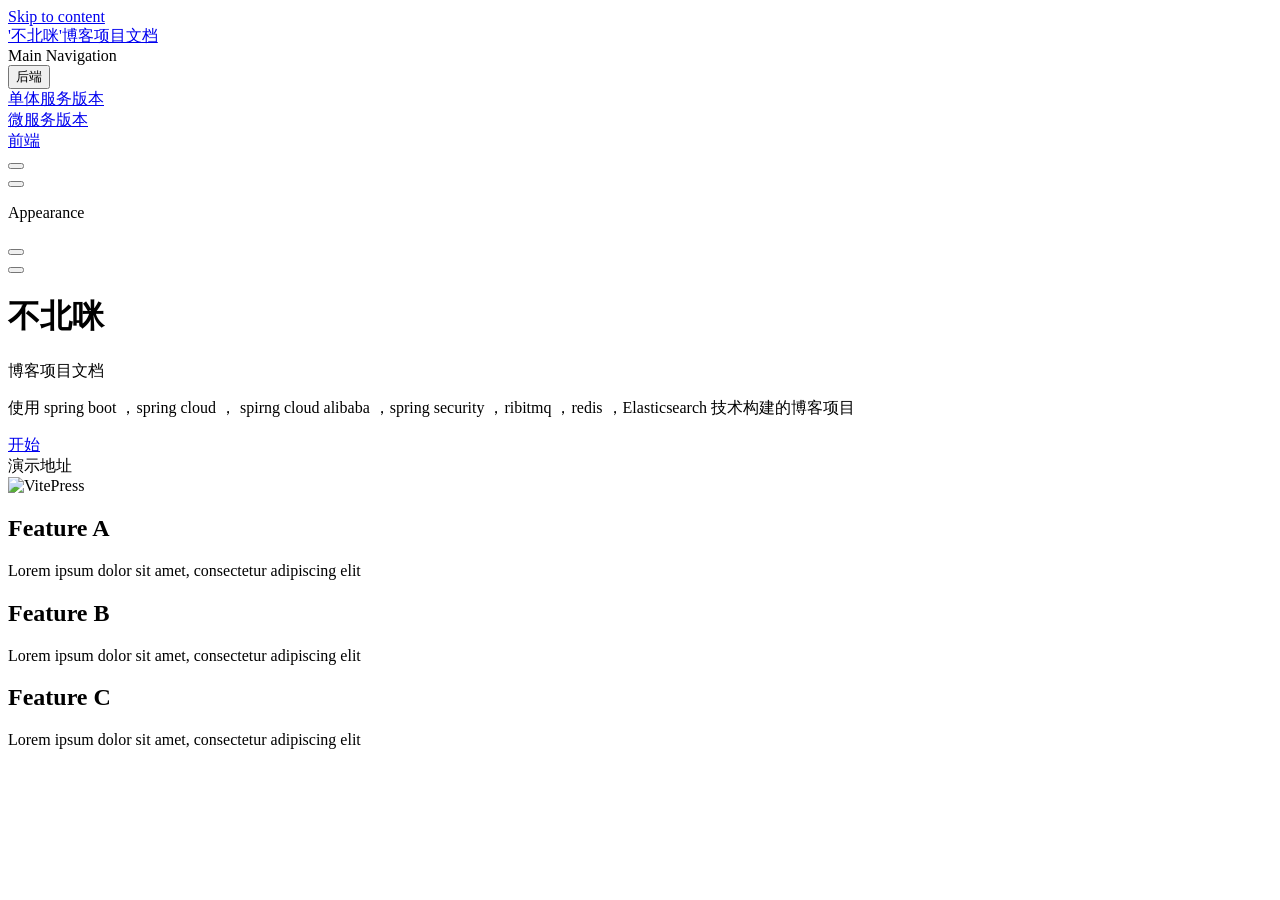
==== commit 0d15d499: "docs(协议): 添加开源协议" ====
--- a/index.html
+++ b/index.html
@@ -5,20 +5,20 @@
     <meta name="viewport" content="width=device-width,initial-scale=1">
     <title>'不北咪'博客项目文档</title>
     <meta name="description" content="博客项目搭建文档">
-    <meta name="generator" content="VitePress v1.0.0-rc.40">
-    <link rel="preload stylesheet" href="/blog-docs/assets/style.oUMNwz2-.css" as="style">
+    <meta name="generator" content="VitePress v1.0.0-rc.45">
+    <link rel="preload stylesheet" href="/blog-docs/assets/style.CCz7lCJg.css" as="style">
     
-    <script type="module" src="/blog-docs/assets/app.Y9h9DBiD.js"></script>
-    <link rel="preload" href="/blog-docs/assets/inter-roman-latin.bvIUbFQP.woff2" as="font" type="font/woff2" crossorigin="">
-    <link rel="modulepreload" href="/blog-docs/assets/chunks/framework.F9sIuWOu.js">
-    <link rel="modulepreload" href="/blog-docs/assets/chunks/theme._GM2qE90.js">
-    <link rel="modulepreload" href="/blog-docs/assets/index.md.9MRLSP-2.lean.js">
+    <script type="module" src="/blog-docs/assets/app.DpfDUxu-.js"></script>
+    <link rel="preload" href="/blog-docs/assets/inter-roman-latin.Bu8hRsVA.woff2" as="font" type="font/woff2" crossorigin="">
+    <link rel="modulepreload" href="/blog-docs/assets/chunks/framework.C6sEdPHZ.js">
+    <link rel="modulepreload" href="/blog-docs/assets/chunks/theme.zmMFEs9m.js">
+    <link rel="modulepreload" href="/blog-docs/assets/index.md.BMQbYd9j.lean.js">
     <script id="check-dark-mode">(()=>{const e=localStorage.getItem("vitepress-theme-appearance")||"auto",a=window.matchMedia("(prefers-color-scheme: dark)").matches;(!e||e==="auto"?a:e==="dark")&&document.documentElement.classList.add("dark")})();</script>
     <script id="check-mac-os">document.documentElement.classList.toggle("mac",/Mac|iPhone|iPod|iPad/i.test(navigator.platform));</script>
   </head>
   <body>
-    <div id="app"><div class="Layout" data-v-5a346dfe><!--[--><!--]--><!--[--><span tabindex="-1" data-v-0f60ec36></span><a href="#VPContent" class="VPSkipLink visually-hidden" data-v-0f60ec36> Skip to content </a><!--]--><!----><header class="VPNav" data-v-5a346dfe data-v-ae24b3ad><div class="VPNavBar top" data-v-ae24b3ad data-v-19c990f1><div class="wrapper" data-v-19c990f1><div class="container" data-v-19c990f1><div class="title" data-v-19c990f1><div class="VPNavBarTitle" data-v-19c990f1 data-v-8460f0a8><a class="title" href="/blog-docs/" data-v-8460f0a8><!--[--><!--]--><!----><!--[-->&#39;不北咪&#39;博客项目文档<!--]--><!--[--><!--]--></a></div></div><div class="content" data-v-19c990f1><div class="content-body" data-v-19c990f1><!--[--><!--]--><div class="VPNavBarSearch search" data-v-19c990f1><!----></div><nav aria-labelledby="main-nav-aria-label" class="VPNavBarMenu menu" data-v-19c990f1 data-v-7f418b0f><span id="main-nav-aria-label" class="visually-hidden" data-v-7f418b0f>Main Navigation</span><!--[--><!--[--><div class="VPFlyout VPNavBarMenuGroup" data-v-7f418b0f data-v-9c007e85><button type="button" class="button" aria-haspopup="true" aria-expanded="false" data-v-9c007e85><span class="text" data-v-9c007e85><!----><span data-v-9c007e85>后端</span><svg xmlns="http://www.w3.org/2000/svg" aria-hidden="true" focusable="false" viewbox="0 0 24 24" class="text-icon" data-v-9c007e85><path d="M12,16c-0.3,0-0.5-0.1-0.7-0.3l-6-6c-0.4-0.4-0.4-1,0-1.4s1-0.4,1.4,0l5.3,5.3l5.3-5.3c0.4-0.4,1-0.4,1.4,0s0.4,1,0,1.4l-6,6C12.5,15.9,12.3,16,12,16z"></path></svg></span></button><div class="menu" data-v-9c007e85><div class="VPMenu" data-v-9c007e85 data-v-e7ea1737><div class="items" data-v-e7ea1737><!--[--><!--[--><div class="VPMenuLink" data-v-e7ea1737 data-v-43f1e123><a class="VPLink link" href="/blog-docs/blog-server/boot/" data-v-43f1e123><!--[-->单体服务版本<!--]--></a></div><!--]--><!--[--><div class="VPMenuLink" data-v-e7ea1737 data-v-43f1e123><a class="VPLink link" href="/blog-docs/blog-server/cloud/" data-v-43f1e123><!--[-->微服务版本<!--]--></a></div><!--]--><!--]--></div><!--[--><!--]--></div></div></div><!--]--><!--[--><a class="VPLink link VPNavBarMenuLink" href="/blog-docs/blog-vue/" tabindex="0" data-v-7f418b0f data-v-42ef59de><!--[--><span data-v-42ef59de>前端</span><!--]--></a><!--]--><!--]--></nav><!----><div class="VPNavBarAppearance appearance" data-v-19c990f1 data-v-e6aabb21><button class="VPSwitch VPSwitchAppearance" type="button" role="switch" title="Switch to dark theme" aria-checked="false" data-v-e6aabb21 data-v-1736f215 data-v-b1685198><span class="check" data-v-b1685198><span class="icon" data-v-b1685198><!--[--><svg xmlns="http://www.w3.org/2000/svg" aria-hidden="true" focusable="false" viewbox="0 0 24 24" class="sun" data-v-1736f215><path d="M12,18c-3.3,0-6-2.7-6-6s2.7-6,6-6s6,2.7,6,6S15.3,18,12,18zM12,8c-2.2,0-4,1.8-4,4c0,2.2,1.8,4,4,4c2.2,0,4-1.8,4-4C16,9.8,14.2,8,12,8z"></path><path d="M12,4c-0.6,0-1-0.4-1-1V1c0-0.6,0.4-1,1-1s1,0.4,1,1v2C13,3.6,12.6,4,12,4z"></path><path d="M12,24c-0.6,0-1-0.4-1-1v-2c0-0.6,0.4-1,1-1s1,0.4,1,1v2C13,23.6,12.6,24,12,24z"></path><path d="M5.6,6.6c-0.3,0-0.5-0.1-0.7-0.3L3.5,4.9c-0.4-0.4-0.4-1,0-1.4s1-0.4,1.4,0l1.4,1.4c0.4,0.4,0.4,1,0,1.4C6.2,6.5,5.9,6.6,5.6,6.6z"></path><path d="M19.8,20.8c-0.3,0-0.5-0.1-0.7-0.3l-1.4-1.4c-0.4-0.4-0.4-1,0-1.4s1-0.4,1.4,0l1.4,1.4c0.4,0.4,0.4,1,0,1.4C20.3,20.7,20,20.8,19.8,20.8z"></path><path d="M3,13H1c-0.6,0-1-0.4-1-1s0.4-1,1-1h2c0.6,0,1,0.4,1,1S3.6,13,3,13z"></path><path d="M23,13h-2c-0.6,0-1-0.4-1-1s0.4-1,1-1h2c0.6,0,1,0.4,1,1S23.6,13,23,13z"></path><path d="M4.2,20.8c-0.3,0-0.5-0.1-0.7-0.3c-0.4-0.4-0.4-1,0-1.4l1.4-1.4c0.4-0.4,1-0.4,1.4,0s0.4,1,0,1.4l-1.4,1.4C4.7,20.7,4.5,20.8,4.2,20.8z"></path><path d="M18.4,6.6c-0.3,0-0.5-0.1-0.7-0.3c-0.4-0.4-0.4-1,0-1.4l1.4-1.4c0.4-0.4,1-0.4,1.4,0s0.4,1,0,1.4l-1.4,1.4C18.9,6.5,18.6,6.6,18.4,6.6z"></path></svg><svg xmlns="http://www.w3.org/2000/svg" aria-hidden="true" focusable="false" viewbox="0 0 24 24" class="moon" data-v-1736f215><path d="M12.1,22c-0.3,0-0.6,0-0.9,0c-5.5-0.5-9.5-5.4-9-10.9c0.4-4.8,4.2-8.6,9-9c0.4,0,0.8,0.2,1,0.5c0.2,0.3,0.2,0.8-0.1,1.1c-2,2.7-1.4,6.4,1.3,8.4c2.1,1.6,5,1.6,7.1,0c0.3-0.2,0.7-0.3,1.1-0.1c0.3,0.2,0.5,0.6,0.5,1c-0.2,2.7-1.5,5.1-3.6,6.8C16.6,21.2,14.4,22,12.1,22zM9.3,4.4c-2.9,1-5,3.6-5.2,6.8c-0.4,4.4,2.8,8.3,7.2,8.7c2.1,0.2,4.2-0.4,5.8-1.8c1.1-0.9,1.9-2.1,2.4-3.4c-2.5,0.9-5.3,0.5-7.5-1.1C9.2,11.4,8.1,7.7,9.3,4.4z"></path></svg><!--]--></span></span></button></div><div class="VPSocialLinks VPNavBarSocialLinks social-links" data-v-19c990f1 data-v-0394ad82 data-v-7bc22406><!--[--><a class="VPSocialLink no-icon" href="https://github.com/vuejs/vitepress" aria-label="github" target="_blank" rel="noopener" data-v-7bc22406 data-v-f80f8133><svg role="img" viewBox="0 0 24 24" xmlns="http://www.w3.org/2000/svg"><title>GitHub</title><path d="M12 .297c-6.63 0-12 5.373-12 12 0 5.303 3.438 9.8 8.205 11.385.6.113.82-.258.82-.577 0-.285-.01-1.04-.015-2.04-3.338.724-4.042-1.61-4.042-1.61C4.422 18.07 3.633 17.7 3.633 17.7c-1.087-.744.084-.729.084-.729 1.205.084 1.838 1.236 1.838 1.236 1.07 1.835 2.809 1.305 3.495.998.108-.776.417-1.305.76-1.605-2.665-.3-5.466-1.332-5.466-5.93 0-1.31.465-2.38 1.235-3.22-.135-.303-.54-1.523.105-3.176 0 0 1.005-.322 3.3 1.23.96-.267 1.98-.399 3-.405 1.02.006 2.04.138 3 .405 2.28-1.552 3.285-1.23 3.285-1.23.645 1.653.24 2.873.12 3.176.765.84 1.23 1.91 1.23 3.22 0 4.61-2.805 5.625-5.475 5.92.42.36.81 1.096.81 2.22 0 1.606-.015 2.896-.015 3.286 0 .315.21.69.825.57C20.565 22.092 24 17.592 24 12.297c0-6.627-5.373-12-12-12"/></svg></a><!--]--></div><div class="VPFlyout VPNavBarExtra extra" data-v-19c990f1 data-v-d0bd9dde data-v-9c007e85><button type="button" class="button" aria-haspopup="true" aria-expanded="false" aria-label="extra navigation" data-v-9c007e85><svg xmlns="http://www.w3.org/2000/svg" aria-hidden="true" focusable="false" viewbox="0 0 24 24" class="icon" data-v-9c007e85><circle cx="12" cy="12" r="2"></circle><circle cx="19" cy="12" r="2"></circle><circle cx="5" cy="12" r="2"></circle></svg></button><div class="menu" data-v-9c007e85><div class="VPMenu" data-v-9c007e85 data-v-e7ea1737><!----><!--[--><!--[--><!----><div class="group" data-v-d0bd9dde><div class="item appearance" data-v-d0bd9dde><p class="label" data-v-d0bd9dde>Appearance</p><div class="appearance-action" data-v-d0bd9dde><button class="VPSwitch VPSwitchAppearance" type="button" role="switch" title="Switch to dark theme" aria-checked="false" data-v-d0bd9dde data-v-1736f215 data-v-b1685198><span class="check" data-v-b1685198><span class="icon" data-v-b1685198><!--[--><svg xmlns="http://www.w3.org/2000/svg" aria-hidden="true" focusable="false" viewbox="0 0 24 24" class="sun" data-v-1736f215><path d="M12,18c-3.3,0-6-2.7-6-6s2.7-6,6-6s6,2.7,6,6S15.3,18,12,18zM12,8c-2.2,0-4,1.8-4,4c0,2.2,1.8,4,4,4c2.2,0,4-1.8,4-4C16,9.8,14.2,8,12,8z"></path><path d="M12,4c-0.6,0-1-0.4-1-1V1c0-0.6,0.4-1,1-1s1,0.4,1,1v2C13,3.6,12.6,4,12,4z"></path><path d="M12,24c-0.6,0-1-0.4-1-1v-2c0-0.6,0.4-1,1-1s1,0.4,1,1v2C13,23.6,12.6,24,12,24z"></path><path d="M5.6,6.6c-0.3,0-0.5-0.1-0.7-0.3L3.5,4.9c-0.4-0.4-0.4-1,0-1.4s1-0.4,1.4,0l1.4,1.4c0.4,0.4,0.4,1,0,1.4C6.2,6.5,5.9,6.6,5.6,6.6z"></path><path d="M19.8,20.8c-0.3,0-0.5-0.1-0.7-0.3l-1.4-1.4c-0.4-0.4-0.4-1,0-1.4s1-0.4,1.4,0l1.4,1.4c0.4,0.4,0.4,1,0,1.4C20.3,20.7,20,20.8,19.8,20.8z"></path><path d="M3,13H1c-0.6,0-1-0.4-1-1s0.4-1,1-1h2c0.6,0,1,0.4,1,1S3.6,13,3,13z"></path><path d="M23,13h-2c-0.6,0-1-0.4-1-1s0.4-1,1-1h2c0.6,0,1,0.4,1,1S23.6,13,23,13z"></path><path d="M4.2,20.8c-0.3,0-0.5-0.1-0.7-0.3c-0.4-0.4-0.4-1,0-1.4l1.4-1.4c0.4-0.4,1-0.4,1.4,0s0.4,1,0,1.4l-1.4,1.4C4.7,20.7,4.5,20.8,4.2,20.8z"></path><path d="M18.4,6.6c-0.3,0-0.5-0.1-0.7-0.3c-0.4-0.4-0.4-1,0-1.4l1.4-1.4c0.4-0.4,1-0.4,1.4,0s0.4,1,0,1.4l-1.4,1.4C18.9,6.5,18.6,6.6,18.4,6.6z"></path></svg><svg xmlns="http://www.w3.org/2000/svg" aria-hidden="true" focusable="false" viewbox="0 0 24 24" class="moon" data-v-1736f215><path d="M12.1,22c-0.3,0-0.6,0-0.9,0c-5.5-0.5-9.5-5.4-9-10.9c0.4-4.8,4.2-8.6,9-9c0.4,0,0.8,0.2,1,0.5c0.2,0.3,0.2,0.8-0.1,1.1c-2,2.7-1.4,6.4,1.3,8.4c2.1,1.6,5,1.6,7.1,0c0.3-0.2,0.7-0.3,1.1-0.1c0.3,0.2,0.5,0.6,0.5,1c-0.2,2.7-1.5,5.1-3.6,6.8C16.6,21.2,14.4,22,12.1,22zM9.3,4.4c-2.9,1-5,3.6-5.2,6.8c-0.4,4.4,2.8,8.3,7.2,8.7c2.1,0.2,4.2-0.4,5.8-1.8c1.1-0.9,1.9-2.1,2.4-3.4c-2.5,0.9-5.3,0.5-7.5-1.1C9.2,11.4,8.1,7.7,9.3,4.4z"></path></svg><!--]--></span></span></button></div></div></div><div class="group" data-v-d0bd9dde><div class="item social-links" data-v-d0bd9dde><div class="VPSocialLinks social-links-list" data-v-d0bd9dde data-v-7bc22406><!--[--><a class="VPSocialLink no-icon" href="https://github.com/vuejs/vitepress" aria-label="github" target="_blank" rel="noopener" data-v-7bc22406 data-v-f80f8133><svg role="img" viewBox="0 0 24 24" xmlns="http://www.w3.org/2000/svg"><title>GitHub</title><path d="M12 .297c-6.63 0-12 5.373-12 12 0 5.303 3.438 9.8 8.205 11.385.6.113.82-.258.82-.577 0-.285-.01-1.04-.015-2.04-3.338.724-4.042-1.61-4.042-1.61C4.422 18.07 3.633 17.7 3.633 17.7c-1.087-.744.084-.729.084-.729 1.205.084 1.838 1.236 1.838 1.236 1.07 1.835 2.809 1.305 3.495.998.108-.776.417-1.305.76-1.605-2.665-.3-5.466-1.332-5.466-5.93 0-1.31.465-2.38 1.235-3.22-.135-.303-.54-1.523.105-3.176 0 0 1.005-.322 3.3 1.23.96-.267 1.98-.399 3-.405 1.02.006 2.04.138 3 .405 2.28-1.552 3.285-1.23 3.285-1.23.645 1.653.24 2.873.12 3.176.765.84 1.23 1.91 1.23 3.22 0 4.61-2.805 5.625-5.475 5.92.42.36.81 1.096.81 2.22 0 1.606-.015 2.896-.015 3.286 0 .315.21.69.825.57C20.565 22.092 24 17.592 24 12.297c0-6.627-5.373-12-12-12"/></svg></a><!--]--></div></div></div><!--]--><!--]--></div></div></div><!--[--><!--]--><button type="button" class="VPNavBarHamburger hamburger" aria-label="mobile navigation" aria-expanded="false" aria-controls="VPNavScreen" data-v-19c990f1 data-v-e5dd9c1c><span class="container" data-v-e5dd9c1c><span class="top" data-v-e5dd9c1c></span><span class="middle" data-v-e5dd9c1c></span><span class="bottom" data-v-e5dd9c1c></span></span></button></div></div></div></div><div class="divider" data-v-19c990f1><div class="divider-line" data-v-19c990f1></div></div></div><!----></header><!----><!----><div class="VPContent is-home" id="VPContent" data-v-5a346dfe data-v-669faec9><div class="VPHome" data-v-669faec9 data-v-d82743a8><!--[--><!--]--><div class="VPHero has-image VPHomeHero" data-v-d82743a8 data-v-da5d1713><div class="container" data-v-da5d1713><div class="main" data-v-da5d1713><!--[--><h1 class="name" data-v-da5d1713><span class="clip" data-v-da5d1713>不北咪</span></h1><p class="text" data-v-da5d1713>博客项目文档</p><p class="tagline" data-v-da5d1713>使用 spring boot ，spring cloud ， spirng cloud alibaba ，spring security ，ribitmq ，redis ，Elasticsearch 技术构建的博客项目</p><!--]--><div class="actions" data-v-da5d1713><!--[--><div class="action" data-v-da5d1713><a class="VPButton medium brand" href="/blog-docs/start" data-v-da5d1713 data-v-c1c5efc1>开始</a></div><div class="action" data-v-da5d1713><a class="VPButton medium alt" data-v-da5d1713 data-v-c1c5efc1>演示地址</a></div><!--]--></div></div><div class="image" data-v-da5d1713><div class="image-container" data-v-da5d1713><div class="image-bg" data-v-da5d1713></div><!--[--><!--[--><img class="VPImage image-src" src="/blog-docs/avatar.jpg" alt="VitePress" data-v-8426fc1a><!--]--><!--]--></div></div></div></div><!--[--><!--]--><!--[--><!--]--><div class="VPFeatures VPHomeFeatures" data-v-d82743a8 data-v-a6181336><div class="container" data-v-a6181336><div class="items" data-v-a6181336><!--[--><div class="grid-3 item" data-v-a6181336><div class="VPLink no-icon VPFeature" data-v-a6181336 data-v-33204567><!--[--><article class="box" data-v-33204567><!----><h2 class="title" data-v-33204567>Feature A</h2><p class="details" data-v-33204567>Lorem ipsum dolor sit amet, consectetur adipiscing elit</p><!----></article><!--]--></div></div><div class="grid-3 item" data-v-a6181336><div class="VPLink no-icon VPFeature" data-v-a6181336 data-v-33204567><!--[--><article class="box" data-v-33204567><!----><h2 class="title" data-v-33204567>Feature B</h2><p class="details" data-v-33204567>Lorem ipsum dolor sit amet, consectetur adipiscing elit</p><!----></article><!--]--></div></div><div class="grid-3 item" data-v-a6181336><div class="VPLink no-icon VPFeature" data-v-a6181336 data-v-33204567><!--[--><article class="box" data-v-33204567><!----><h2 class="title" data-v-33204567>Feature C</h2><p class="details" data-v-33204567>Lorem ipsum dolor sit amet, consectetur adipiscing elit</p><!----></article><!--]--></div></div><!--]--></div></div></div><!--[--><!--]--><div style="position:relative;" data-v-d82743a8><div></div></div></div></div><!----><!--[--><!--]--></div></div>
-    <script>window.__VP_HASH_MAP__=JSON.parse("{\"blog-server_cloud_start.md\":\"59X5ilz-\",\"blog-server_boot_index.md\":\"XRaWTfOo\",\"start.md\":\"UusPKwVx\",\"blog-server_cloud_manual_code_password-encode.md\":\"5Ias5n0Y\",\"blog-vue_index.md\":\"FTpOuLtr\",\"blog-server_cloud_manual_index.md\":\"ZC4bYIMX\",\"blog-server_boot_start.md\":\"kxjPaEl8\",\"index.md\":\"9MRLSP-2\",\"blog-server_cloud_index.md\":\"lZt2EZNv\"}");window.__VP_SITE_DATA__=JSON.parse("{\"lang\":\"zh-CN\",\"dir\":\"ltr\",\"title\":\"'不北咪'博客项目文档\",\"description\":\"博客项目搭建文档\",\"base\":\"/blog-docs/\",\"head\":[],\"router\":{\"prefetchLinks\":true},\"appearance\":true,\"themeConfig\":{\"nav\":[{\"text\":\"后端\",\"items\":[{\"text\":\"单体服务版本\",\"link\":\"/blog-server/boot/\"},{\"text\":\"微服务版本\",\"link\":\"/blog-server/cloud/\"}]},{\"text\":\"前端\",\"link\":\"/blog-vue/\"}],\"sidebar\":{\"/\":[{\"text\":\"指引\",\"collapsed\":false,\"items\":[{\"text\":\"开始\",\"link\":\"/start\"}]}],\"/blog-server/boot/\":[{\"text\":\"指引\",\"collapsed\":false,\"items\":[{\"text\":\"介绍\",\"link\":\"/blog-server/boot/\"},{\"text\":\"开始\",\"link\":\"/blog-server/boot/start\"}]}],\"/blog-server/cloud/\":[{\"text\":\"指引\",\"collapsed\":false,\"items\":[{\"text\":\"介绍\",\"link\":\"/blog-server/cloud/\"},{\"text\":\"开始\",\"link\":\"/blog-server/cloud/start\"}]},{\"text\":\"手册\",\"collapsed\":false,\"items\":[{\"text\":\"部署教程\",\"link\":\"/blog-server/cloud/manual/\"},{\"text\":\"代码解读\",\"collapsed\":false,\"items\":[{\"text\":\"PasswordEncode\",\"link\":\"/blog-server/cloud/manual/code/password-encode\"}]}]}],\"/blog-vue/\":[{\"text\":\"指引\",\"collapsed\":false,\"items\":[{\"text\":\"介绍\",\"link\":\"/blog-vue/\"},{\"text\":\"开始\",\"link\":\"/blog-vue/start\"}]}]},\"socialLinks\":[{\"icon\":\"github\",\"link\":\"https://github.com/vuejs/vitepress\"}],\"outline\":{\"label\":\"页面导航\"},\"editLink\":{\"pattern\":\"https://github.com/roukaixin/blog-docs/tree/main/src/:path\",\"text\":\"在 GitHub 上编辑此页面\"},\"lastUpdated\":{\"text\":\"最后更新于 \",\"formatOptions\":{\"year\":\"numeric\",\"month\":\"numeric\",\"day\":\"numeric\",\"hour\":\"numeric\",\"minute\":\"numeric\",\"second\":\"numeric\"}},\"docFooter\":{\"prev\":\"上一页\",\"next\":\"下一页\"}},\"locales\":{},\"scrollOffset\":134,\"cleanUrls\":true}");</script>
+    <div id="app"><div class="Layout" data-v-5d98c3a5><!--[--><!--]--><!--[--><span tabindex="-1" data-v-0f60ec36></span><a href="#VPContent" class="VPSkipLink visually-hidden" data-v-0f60ec36> Skip to content </a><!--]--><!----><header class="VPNav" data-v-5d98c3a5 data-v-ae24b3ad><div class="VPNavBar top" data-v-ae24b3ad data-v-19c990f1><div class="wrapper" data-v-19c990f1><div class="container" data-v-19c990f1><div class="title" data-v-19c990f1><div class="VPNavBarTitle" data-v-19c990f1 data-v-ab179fa1><a class="title" href="/blog-docs/" data-v-ab179fa1><!--[--><!--]--><!----><span data-v-ab179fa1>&#39;不北咪&#39;博客项目文档</span><!--[--><!--]--></a></div></div><div class="content" data-v-19c990f1><div class="content-body" data-v-19c990f1><!--[--><!--]--><div class="VPNavBarSearch search" data-v-19c990f1><!----></div><nav aria-labelledby="main-nav-aria-label" class="VPNavBarMenu menu" data-v-19c990f1 data-v-7f418b0f><span id="main-nav-aria-label" class="visually-hidden" data-v-7f418b0f>Main Navigation</span><!--[--><!--[--><div class="VPFlyout VPNavBarMenuGroup" data-v-7f418b0f data-v-b6c34ac9><button type="button" class="button" aria-haspopup="true" aria-expanded="false" data-v-b6c34ac9><span class="text" data-v-b6c34ac9><!----><span data-v-b6c34ac9>后端</span><span class="vpi-chevron-down text-icon" data-v-b6c34ac9></span></span></button><div class="menu" data-v-b6c34ac9><div class="VPMenu" data-v-b6c34ac9 data-v-e7ea1737><div class="items" data-v-e7ea1737><!--[--><!--[--><div class="VPMenuLink" data-v-e7ea1737 data-v-43f1e123><a class="VPLink link" href="/blog-docs/blog-server/boot/" data-v-43f1e123><!--[-->单体服务版本<!--]--></a></div><!--]--><!--[--><div class="VPMenuLink" data-v-e7ea1737 data-v-43f1e123><a class="VPLink link" href="/blog-docs/blog-server/cloud/" data-v-43f1e123><!--[-->微服务版本<!--]--></a></div><!--]--><!--]--></div><!--[--><!--]--></div></div></div><!--]--><!--[--><a class="VPLink link VPNavBarMenuLink" href="/blog-docs/blog-vue/" tabindex="0" data-v-7f418b0f data-v-42ef59de><!--[--><span data-v-42ef59de>前端</span><!--]--></a><!--]--><!--]--></nav><!----><div class="VPNavBarAppearance appearance" data-v-19c990f1 data-v-e6aabb21><button class="VPSwitch VPSwitchAppearance" type="button" role="switch" title="Switch to dark theme" aria-checked="false" data-v-e6aabb21 data-v-d1f28634 data-v-1d5665e3><span class="check" data-v-1d5665e3><span class="icon" data-v-1d5665e3><!--[--><span class="vpi-sun sun" data-v-d1f28634></span><span class="vpi-moon moon" data-v-d1f28634></span><!--]--></span></span></button></div><div class="VPSocialLinks VPNavBarSocialLinks social-links" data-v-19c990f1 data-v-0394ad82 data-v-7bc22406><!--[--><a class="VPSocialLink no-icon" href="https://github.com/vuejs/vitepress" aria-label="github" target="_blank" rel="noopener" data-v-7bc22406 data-v-eee4e7cb><span class="vpi-social-github" /></a><!--]--></div><div class="VPFlyout VPNavBarExtra extra" data-v-19c990f1 data-v-d0bd9dde data-v-b6c34ac9><button type="button" class="button" aria-haspopup="true" aria-expanded="false" aria-label="extra navigation" data-v-b6c34ac9><span class="vpi-more-horizontal icon" data-v-b6c34ac9></span></button><div class="menu" data-v-b6c34ac9><div class="VPMenu" data-v-b6c34ac9 data-v-e7ea1737><!----><!--[--><!--[--><!----><div class="group" data-v-d0bd9dde><div class="item appearance" data-v-d0bd9dde><p class="label" data-v-d0bd9dde>Appearance</p><div class="appearance-action" data-v-d0bd9dde><button class="VPSwitch VPSwitchAppearance" type="button" role="switch" title="Switch to dark theme" aria-checked="false" data-v-d0bd9dde data-v-d1f28634 data-v-1d5665e3><span class="check" data-v-1d5665e3><span class="icon" data-v-1d5665e3><!--[--><span class="vpi-sun sun" data-v-d1f28634></span><span class="vpi-moon moon" data-v-d1f28634></span><!--]--></span></span></button></div></div></div><div class="group" data-v-d0bd9dde><div class="item social-links" data-v-d0bd9dde><div class="VPSocialLinks social-links-list" data-v-d0bd9dde data-v-7bc22406><!--[--><a class="VPSocialLink no-icon" href="https://github.com/vuejs/vitepress" aria-label="github" target="_blank" rel="noopener" data-v-7bc22406 data-v-eee4e7cb><span class="vpi-social-github" /></a><!--]--></div></div></div><!--]--><!--]--></div></div></div><!--[--><!--]--><button type="button" class="VPNavBarHamburger hamburger" aria-label="mobile navigation" aria-expanded="false" aria-controls="VPNavScreen" data-v-19c990f1 data-v-e5dd9c1c><span class="container" data-v-e5dd9c1c><span class="top" data-v-e5dd9c1c></span><span class="middle" data-v-e5dd9c1c></span><span class="bottom" data-v-e5dd9c1c></span></span></button></div></div></div></div><div class="divider" data-v-19c990f1><div class="divider-line" data-v-19c990f1></div></div></div><!----></header><!----><!----><div class="VPContent is-home" id="VPContent" data-v-5d98c3a5 data-v-1428d186><div class="VPHome" data-v-1428d186 data-v-686f80a6><!--[--><!--]--><div class="VPHero has-image VPHomeHero" data-v-686f80a6 data-v-303bb580><div class="container" data-v-303bb580><div class="main" data-v-303bb580><!--[--><!--]--><!--[--><h1 class="name" data-v-303bb580><span class="clip" data-v-303bb580>不北咪</span></h1><p class="text" data-v-303bb580>博客项目文档</p><p class="tagline" data-v-303bb580>使用 spring boot ，spring cloud ， spirng cloud alibaba ，spring security ，ribitmq ，redis ，Elasticsearch 技术构建的博客项目</p><!--]--><!--[--><!--]--><div class="actions" data-v-303bb580><!--[--><div class="action" data-v-303bb580><a class="VPButton medium brand" href="/blog-docs/start" data-v-303bb580 data-v-cad61b99>开始</a></div><div class="action" data-v-303bb580><a class="VPButton medium alt" data-v-303bb580 data-v-cad61b99>演示地址</a></div><!--]--></div><!--[--><!--]--></div><div class="image" data-v-303bb580><div class="image-container" data-v-303bb580><div class="image-bg" data-v-303bb580></div><!--[--><!--[--><img class="VPImage image-src" src="/blog-docs/avatar.jpg" alt="VitePress" data-v-8426fc1a><!--]--><!--]--></div></div></div></div><!--[--><!--]--><!--[--><!--]--><div class="VPFeatures VPHomeFeatures" data-v-686f80a6 data-v-a6181336><div class="container" data-v-a6181336><div class="items" data-v-a6181336><!--[--><div class="grid-3 item" data-v-a6181336><div class="VPLink no-icon VPFeature" data-v-a6181336 data-v-a3976bdc><!--[--><article class="box" data-v-a3976bdc><!----><h2 class="title" data-v-a3976bdc>Feature A</h2><p class="details" data-v-a3976bdc>Lorem ipsum dolor sit amet, consectetur adipiscing elit</p><!----></article><!--]--></div></div><div class="grid-3 item" data-v-a6181336><div class="VPLink no-icon VPFeature" data-v-a6181336 data-v-a3976bdc><!--[--><article class="box" data-v-a3976bdc><!----><h2 class="title" data-v-a3976bdc>Feature B</h2><p class="details" data-v-a3976bdc>Lorem ipsum dolor sit amet, consectetur adipiscing elit</p><!----></article><!--]--></div></div><div class="grid-3 item" data-v-a6181336><div class="VPLink no-icon VPFeature" data-v-a6181336 data-v-a3976bdc><!--[--><article class="box" data-v-a3976bdc><!----><h2 class="title" data-v-a3976bdc>Feature C</h2><p class="details" data-v-a3976bdc>Lorem ipsum dolor sit amet, consectetur adipiscing elit</p><!----></article><!--]--></div></div><!--]--></div></div></div><!--[--><!--]--><div class="vp-doc container" style="--vp-offset:calc(50% - Infinitypx);" data-v-686f80a6 data-v-82d4af08><!--[--><div style="position:relative;" data-v-686f80a6><div></div></div><!--]--></div></div></div><!----><!--[--><!--]--></div></div>
+    <script>window.__VP_HASH_MAP__=JSON.parse("{\"blog-server_boot_index.md\":\"DspEvx7P\",\"blog-server_cloud_manual_index.md\":\"BUnen-e7\",\"blog-server_cloud_index.md\":\"D2oWIiH7\",\"start.md\":\"UaEJtBWc\",\"blog-server_cloud_manual_code_password-encode.md\":\"OBdfYuqW\",\"index.md\":\"BMQbYd9j\",\"blog-vue_index.md\":\"BojfWvef\",\"blog-server_boot_start.md\":\"D7RjCbt4\",\"blog-server_cloud_start.md\":\"7u7gB_ke\"}");window.__VP_SITE_DATA__=JSON.parse("{\"lang\":\"zh-CN\",\"dir\":\"ltr\",\"title\":\"'不北咪'博客项目文档\",\"description\":\"博客项目搭建文档\",\"base\":\"/blog-docs/\",\"head\":[],\"router\":{\"prefetchLinks\":true},\"appearance\":true,\"themeConfig\":{\"nav\":[{\"text\":\"后端\",\"items\":[{\"text\":\"单体服务版本\",\"link\":\"/blog-server/boot/\"},{\"text\":\"微服务版本\",\"link\":\"/blog-server/cloud/\"}]},{\"text\":\"前端\",\"link\":\"/blog-vue/\"}],\"sidebar\":{\"/\":[{\"text\":\"指引\",\"collapsed\":false,\"items\":[{\"text\":\"开始\",\"link\":\"/start\"}]}],\"/blog-server/boot/\":[{\"text\":\"指引\",\"collapsed\":false,\"items\":[{\"text\":\"介绍\",\"link\":\"/blog-server/boot/\"},{\"text\":\"开始\",\"link\":\"/blog-server/boot/start\"}]}],\"/blog-server/cloud/\":[{\"text\":\"指引\",\"collapsed\":false,\"items\":[{\"text\":\"介绍\",\"link\":\"/blog-server/cloud/\"},{\"text\":\"开始\",\"link\":\"/blog-server/cloud/start\"}]},{\"text\":\"手册\",\"collapsed\":false,\"items\":[{\"text\":\"部署教程\",\"link\":\"/blog-server/cloud/manual/\"},{\"text\":\"代码解读\",\"collapsed\":false,\"items\":[{\"text\":\"PasswordEncode\",\"link\":\"/blog-server/cloud/manual/code/password-encode\"}]}]}],\"/blog-vue/\":[{\"text\":\"指引\",\"collapsed\":false,\"items\":[{\"text\":\"介绍\",\"link\":\"/blog-vue/\"},{\"text\":\"开始\",\"link\":\"/blog-vue/start\"}]}]},\"socialLinks\":[{\"icon\":\"github\",\"link\":\"https://github.com/vuejs/vitepress\"}],\"outline\":{\"label\":\"页面导航\"},\"editLink\":{\"pattern\":\"https://github.com/roukaixin/blog-docs/tree/main/src/:path\",\"text\":\"在 GitHub 上编辑此页面\"},\"lastUpdated\":{\"text\":\"最后更新于 \",\"formatOptions\":{\"year\":\"numeric\",\"month\":\"numeric\",\"day\":\"numeric\",\"hour\":\"numeric\",\"minute\":\"numeric\",\"second\":\"numeric\"}},\"docFooter\":{\"prev\":\"上一页\",\"next\":\"下一页\"}},\"locales\":{},\"scrollOffset\":134,\"cleanUrls\":true}");</script>
     
   </body>
 </html>
